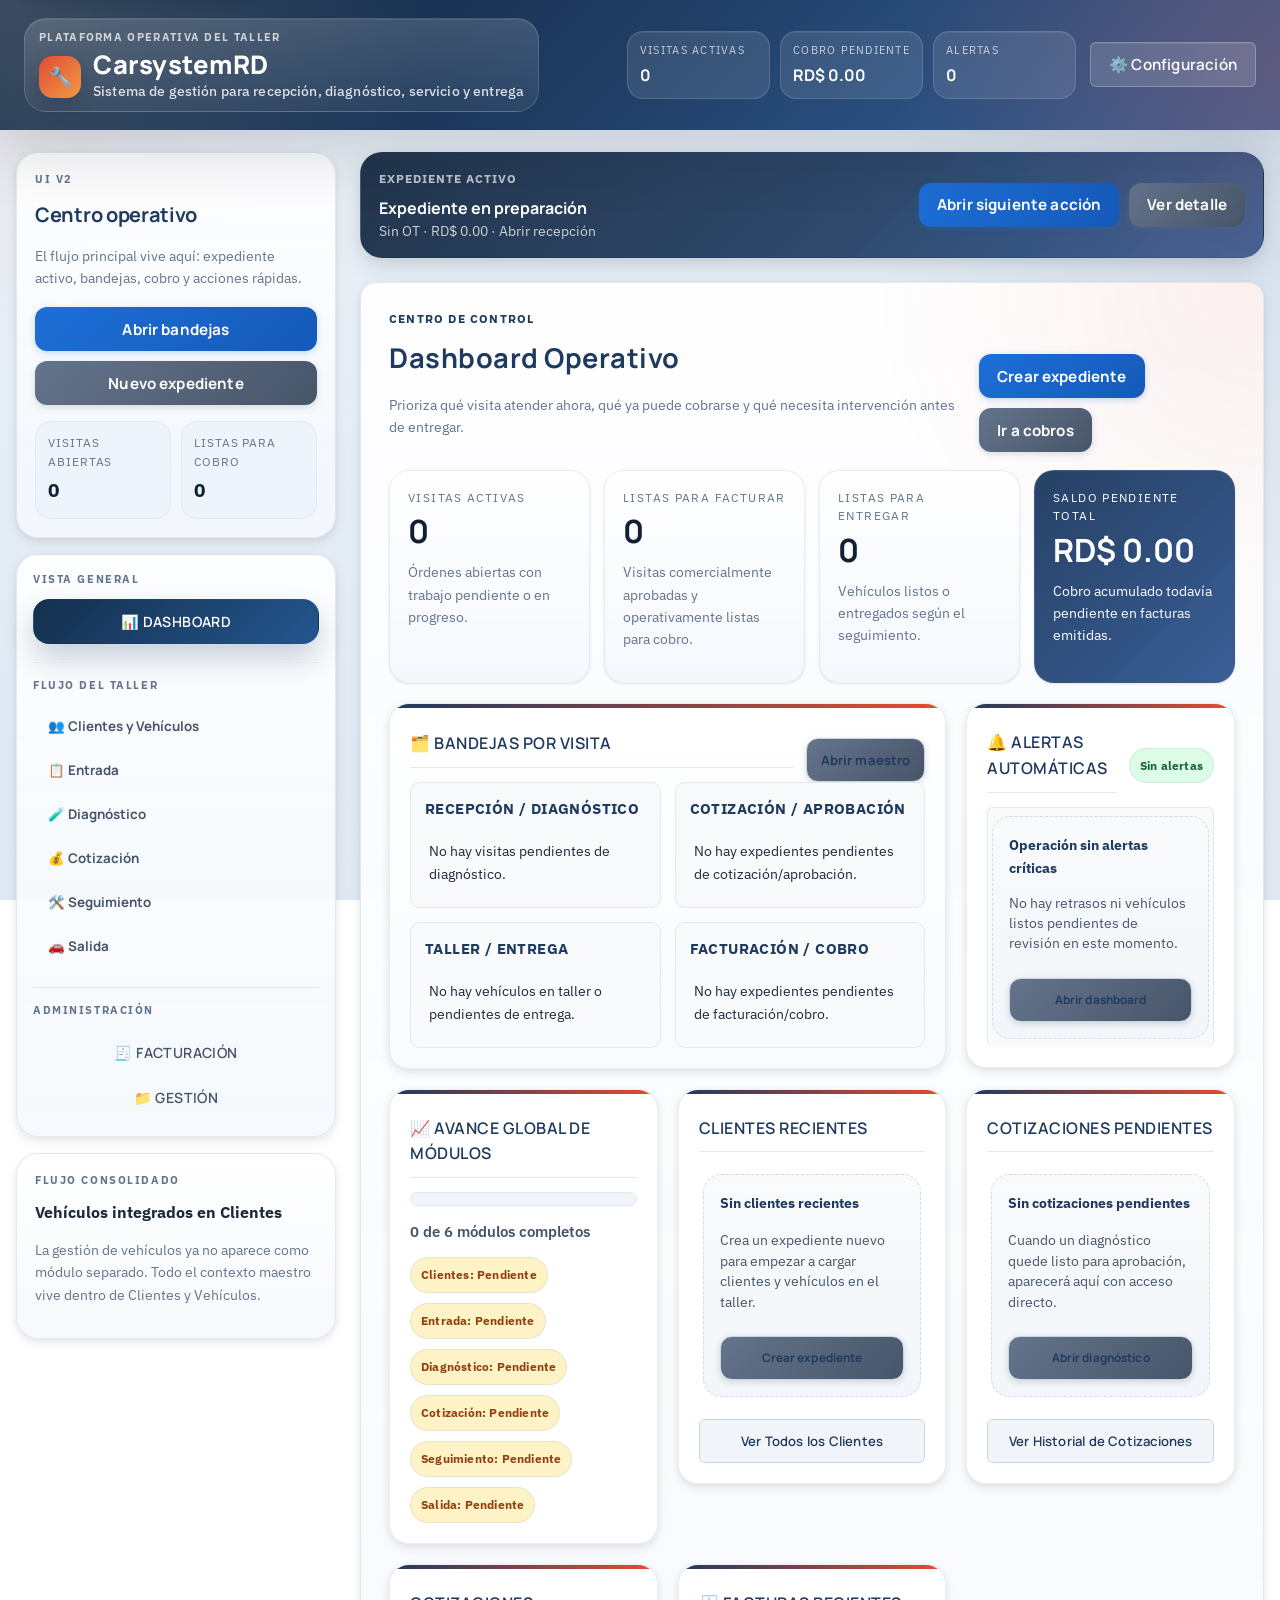
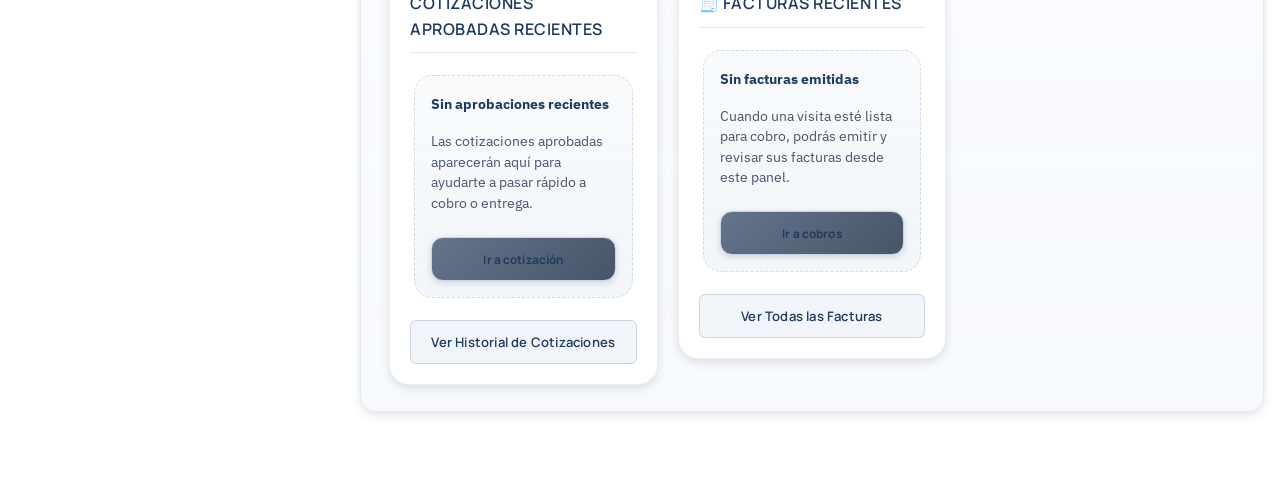
==== index.html @ 39003204 "Rediseñar dock movil por workflow" ====
﻿<!DOCTYPE html>
<html lang="es">
  <head>
    <meta charset="UTF-8" />
    <meta name="viewport" content="width=device-width, initial-scale=1.0" />
    <title>CarsystemRD Avanzado</title>
    <link rel="icon" type="image/svg+xml" href="data:image/svg+xml,%3Csvg xmlns='http://www.w3.org/2000/svg' viewBox='0 0 64 64'%3E%3Crect width='64' height='64' rx='16' fill='%230f172a'/%3E%3Cpath d='M18 20h28v8H18zm0 16h28v8H18z' fill='%23e2e8f0'/%3E%3Ccircle cx='22' cy='24' r='4' fill='%23e84b30'/%3E%3Ccircle cx='42' cy='40' r='4' fill='%232d5490'/%3E%3C/svg%3E" />
    <link rel="preconnect" href="https://fonts.googleapis.com">
    <link rel="preconnect" href="https://fonts.gstatic.com" crossorigin>
    <link href="https://fonts.googleapis.com/css2?family=IBM+Plex+Sans:wght@400;500;600;700&family=Manrope:wght@500;600;700;800&display=swap" rel="stylesheet">
    <link rel="stylesheet" href="assets/css/styles.css">
  </head>
  <body>
    <a class="skip-link" href="#mainContent">Saltar al contenido principal</a>
    <header class="app-header">
      <div class="app-header-inner">
        <div class="app-brand">
          <div class="app-brand-shell">
            <div id="systemHeaderLogoWrap" class="app-header-logo-wrap hidden">
              <img id="systemHeaderLogo" class="app-header-logo" src="" alt="Logo del taller">
            </div>
            <div class="app-brand-copy">
              <p class="app-brand-kicker">Plataforma operativa del taller</p>
              <div class="app-brand-title-row">
                <span class="app-brand-mark" aria-hidden="true">🔧</span>
                <div>
                  <h1>CarsystemRD</h1>
                  <div class="app-subtitle">Sistema de gestión para recepción, diagnóstico, servicio y entrega</div>
                </div>
              </div>
            </div>
          </div>
        </div>
        <div class="app-header-right">
          <div class="app-header-overview" aria-label="Resumen operativo">
            <article class="app-header-overview-card">
              <span class="app-header-overview-label">Visitas activas</span>
              <strong id="headerActiveVisitsCount">0</strong>
            </article>
            <article class="app-header-overview-card">
              <span class="app-header-overview-label">Cobro pendiente</span>
              <strong id="headerPendingCollectionTotal">RD$ 0.00</strong>
            </article>
            <article class="app-header-overview-card">
              <span class="app-header-overview-label">Alertas</span>
              <strong id="headerAlertsCount">0</strong>
            </article>
          </div>
          <button
            type="button"
            class="app-header-config-btn"
            data-main-tab-target="configuracion"
            data-action="shell-open-tab"
            data-tab="configuracion"
          >
            ⚙️ Configuración
          </button>
        </div>
      </div>
    </header>

    <div class="app-layout">
      <aside class="app-sidebar" aria-label="Navegación principal del taller">
        <section class="shell-sidebar-card shell-sidebar-overview">
          <p class="shell-sidebar-kicker">UI V2</p>
          <h2>Centro operativo</h2>
          <p class="text-tip">El flujo principal vive aquí: expediente activo, bandejas, cobro y acciones rápidas.</p>
          <div class="shell-sidebar-actions">
            <button type="button" class="btn-primary" data-action="shell-open-tab" data-tab="dashboard">Abrir bandejas</button>
            <button type="button" class="btn-secondary" data-action="shell-open-tab" data-tab="cotStepCliente">Nuevo expediente</button>
          </div>
          <div class="shell-sidebar-mini-stats">
            <article>
              <span>Visitas abiertas</span>
              <strong id="sidebarActiveVisitsCount">0</strong>
            </article>
            <article>
              <span>Listas para cobro</span>
              <strong id="sidebarReadyBillingCount">0</strong>
            </article>
          </div>
        </section>

        <div class="tabs main-workflow-tabs">
          <div class="sidebar-nav-group">
            <p class="sidebar-nav-label">Vista general</p>
            <button class="tab-button active" data-main-tab-target="dashboard" data-action="shell-open-tab" data-tab="dashboard">📊 Dashboard</button>
          </div>

          <div class="sidebar-nav-group">
            <p class="sidebar-nav-label">Flujo del taller</p>
            <button class="tab-button module-main-tab" data-main-tab-target="cotStepCliente" data-action="shell-open-tab" data-tab="cotStepCliente">
              <span class="module-main-tab-label">👥 Clientes y Vehículos</span>
            </button>
            <button class="tab-button module-main-tab" data-main-tab-target="cotStepOrden" data-action="shell-open-tab" data-tab="cotStepOrden">
              <span class="module-main-tab-label">📋 Entrada</span>
            </button>
            <button class="tab-button module-main-tab" data-main-tab-target="cotStepDiagnostico" data-action="shell-open-tab" data-tab="cotStepDiagnostico">
              <span class="module-main-tab-label">🧪 Diagnóstico</span>
            </button>
            <button class="tab-button module-main-tab" data-main-tab-target="cotStepServicio" data-action="shell-open-tab" data-tab="cotStepServicio">
              <span class="module-main-tab-label">💰 Cotización</span>
            </button>
            <button class="tab-button module-main-tab" data-main-tab-target="cotStepSeguimiento" data-action="shell-open-tab" data-tab="cotStepSeguimiento">
              <span class="module-main-tab-label">🛠️ Seguimiento</span>
            </button>
            <button class="tab-button module-main-tab" data-main-tab-target="cotStepSalida" data-action="shell-open-tab" data-tab="cotStepSalida">
              <span class="module-main-tab-label">🚗 Salida</span>
            </button>
          </div>

          <div class="sidebar-nav-group">
            <p class="sidebar-nav-label">Administración</p>
            <button class="tab-button" data-main-tab-target="facturacion" data-action="shell-open-tab" data-tab="facturacion">🧾 Facturación</button>
            <button class="tab-button" data-main-tab-target="gestionYCatalogos" data-action="shell-open-tab" data-tab="gestionYCatalogos">📁 Gestión</button>
          </div>
        </div>

        <section class="shell-sidebar-card shell-sidebar-note">
          <p class="shell-sidebar-kicker">Flujo consolidado</p>
          <strong>Vehículos integrados en Clientes</strong>
          <p class="text-tip">La gestión de vehículos ya no aparece como módulo separado. Todo el contexto maestro vive dentro de Clientes y Vehículos.</p>
        </section>
      </aside>

      <main id="mainContent" class="app-main" tabindex="-1">
        <div class="container">
          <section id="activeWorkflowHeader" class="active-workflow-header hidden">
            <div class="active-workflow-compact">
              <div class="active-workflow-compact-copy">
                <p class="active-workflow-kicker">Expediente activo</p>
                <strong id="activeWorkflowCompactTitle">Sin expediente cargado</strong>
                <p id="activeWorkflowCompactMeta" class="active-workflow-compact-meta">Sin OT · RD$ 0.00 · Abrir recepción</p>
              </div>
              <div class="active-workflow-compact-actions">
                <button type="button" id="activeWorkflowPrimaryAction" class="btn-primary hidden">Abrir siguiente acción</button>
                <button type="button" id="activeWorkflowToggleBtn" class="btn-secondary" data-action="shell-toggle-workflow-summary" aria-expanded="false">Ver detalle</button>
              </div>
            </div>

            <div id="activeWorkflowDetails" class="active-workflow-details hidden">
              <div class="active-workflow-status-strip">
                <span id="activeWorkflowOperationalPill" class="dashboard-module-chip is-pending">Operativo: Sin seguimiento</span>
                <span id="activeWorkflowCommercialPill" class="dashboard-module-chip is-pending">Comercial: Sin cotización</span>
                <span id="activeWorkflowCollectionPill" class="dashboard-module-chip is-pending">Cobro: Sin factura</span>
              </div>

              <div class="active-workflow-progress-strip">
                <div class="active-workflow-progress-copy">
                  <strong id="activeWorkflowProgressValue">0%</strong>
                  <span id="activeWorkflowProgressMeta">0 de 6 módulos listos</span>
                </div>
                <div class="dashboard-progress-track active-workflow-progress-track">
                  <div id="activeWorkflowProgressBar" class="dashboard-progress-fill" style="width: 0%;"></div>
                </div>
              </div>

              <div class="active-workflow-header-main">
                <div class="active-workflow-heading">
                  <h2 id="activeWorkflowTitle">Sin expediente cargado</h2>
                  <p id="activeWorkflowMeta" class="text-tip">Selecciona una visita para ver cliente, vehículo, OT, saldo y siguiente acción.</p>
                </div>
                <div class="active-workflow-actions">
                  <button type="button" class="btn-secondary" data-action="shell-open-tab" data-tab="dashboard">Ver bandejas</button>
                  <button type="button" class="btn-secondary" data-action="shell-open-tab" data-tab="cotStepCliente">Abrir maestro</button>
                </div>
              </div>

              <div class="active-workflow-grid">
                <article class="active-workflow-card">
                  <p class="active-workflow-label">Cliente</p>
                  <strong id="activeWorkflowClient">No seleccionado</strong>
                  <span id="activeWorkflowClientMeta">Sin teléfono o identificación.</span>
                </article>
                <article class="active-workflow-card">
                  <p class="active-workflow-label">Vehículo</p>
                  <strong id="activeWorkflowVehicle">No seleccionado</strong>
                  <span id="activeWorkflowVehicleMeta">Sin placa ni chasis.</span>
                </article>
                <article class="active-workflow-card">
                  <p class="active-workflow-label">OT / Visita</p>
                  <strong id="activeWorkflowOrder">Sin OT</strong>
                  <span id="activeWorkflowOrderMeta">Todavía no hay orden de entrada vinculada.</span>
                </article>
                <article class="active-workflow-card">
                  <p class="active-workflow-label">Estado operativo</p>
                  <strong id="activeWorkflowOperationalStatus">Sin seguimiento</strong>
                  <span id="activeWorkflowOperationalMeta">Pendiente de iniciar flujo operativo.</span>
                </article>
                <article class="active-workflow-card">
                  <p class="active-workflow-label">Estado comercial</p>
                  <strong id="activeWorkflowCommercialStatus">Sin cotización</strong>
                  <span id="activeWorkflowCommercialMeta">Aún no existe decisión comercial sobre la visita.</span>
                </article>
                <article class="active-workflow-card">
                  <p class="active-workflow-label">Estado de cobro</p>
                  <strong id="activeWorkflowCollectionStatus">Sin factura</strong>
                  <span id="activeWorkflowCollectionMeta">La visita todavía no entra a facturación.</span>
                </article>
                <article class="active-workflow-card">
                  <p class="active-workflow-label">Saldo</p>
                  <strong id="activeWorkflowBalance">RD$ 0.00</strong>
                  <span id="activeWorkflowBalanceMeta">Sin factura asociada.</span>
                </article>
                <article class="active-workflow-card is-accent">
                  <p class="active-workflow-label">Próxima acción</p>
                  <strong id="activeWorkflowNextAction">Abrir recepción</strong>
                  <span id="activeWorkflowNextActionMeta">El sistema sugerirá el siguiente paso del expediente.</span>
                </article>
              </div>
            </div>
          </section>

          <div id="appNoticeHost" class="app-notice-host hidden" aria-live="polite" aria-atomic="true" role="status">
            <div id="appNoticeCard" class="app-notice-card">
              <div>
                <p id="appNoticeKicker" class="modal-kicker">Aviso</p>
                <strong id="appNoticeTitle">Mensaje del sistema</strong>
                <p id="appNoticeMessage">Aquí se mostrarán mensajes de guía y confirmación.</p>
              </div>
              <button type="button" class="modal-close-btn" data-action="shell-hide-notice">✕</button>
            </div>
          </div>

          <section id="mobileWorkflowStrip" class="app-mobile-workflow-strip hidden" aria-label="Resumen rapido del expediente">
            <div class="app-mobile-workflow-strip-main">
              <div>
                <p class="app-mobile-workflow-kicker">Expediente activo</p>
                <strong id="mobileWorkflowTitle">Sin expediente cargado</strong>
                <p id="mobileWorkflowMeta" class="app-mobile-workflow-meta">Selecciona una visita para continuar.</p>
              </div>
              <div class="app-mobile-workflow-pill-stack">
                <span id="mobileWorkflowBalance" class="app-mobile-workflow-pill">RD$ 0.00</span>
                <span id="mobileWorkflowNext" class="app-mobile-workflow-pill is-accent">Abrir recepcion</span>
              </div>
            </div>
            <div class="app-mobile-workflow-progress">
              <div class="dashboard-progress-track app-mobile-workflow-progress-track">
                <div id="mobileWorkflowProgressBar" class="dashboard-progress-fill" style="width: 0%;"></div>
              </div>
              <p id="mobileWorkflowProgressMeta" class="dashboard-progress-text">0 de 6 módulos listos</p>
            </div>
            <button type="button" id="mobileWorkflowPrimaryAction" class="btn-primary app-mobile-workflow-action hidden">Abrir siguiente accion</button>
          </section>

      <div id="dashboard" class="tab-content active section dashboard-shell">
        <div class="dashboard-hero">
          <div>
            <p class="module-kicker">Centro de control</p>
            <h2>Dashboard Operativo</h2>
            <p class="text-tip">Prioriza qué visita atender ahora, qué ya puede cobrarse y qué necesita intervención antes de entregar.</p>
          </div>
          <div class="dashboard-hero-actions">
            <button type="button" class="btn-primary" data-action="shell-open-tab" data-tab="cotStepCliente">Crear expediente</button>
            <button type="button" class="btn-secondary" data-action="shell-open-tab" data-tab="facturacion">Ir a cobros</button>
          </div>
        </div>

        <div class="dashboard-mobile-quickbar" aria-label="Resumen rapido movil">
          <article class="dashboard-mobile-quickcard">
            <span>Activas</span>
            <strong id="dashboardMobileVisitsCount">0</strong>
          </article>
          <article class="dashboard-mobile-quickcard">
            <span>Cobro</span>
            <strong id="dashboardMobileReadyBillingCount">0</strong>
          </article>
          <article class="dashboard-mobile-quickcard">
            <span>Entrega</span>
            <strong id="dashboardMobileReadyDeliveryCount">0</strong>
          </article>
          <article class="dashboard-mobile-quickcard is-accent">
            <span>Alertas</span>
            <strong id="dashboardMobileAlertsCount">0</strong>
          </article>
        </div>

        <div class="dashboard-kpi-grid">
          <article class="dashboard-kpi-card">
            <span class="dashboard-kpi-label">Visitas activas</span>
            <strong id="dashboardVisitsCount" class="dashboard-kpi-value">0</strong>
            <p class="text-tip">Órdenes abiertas con trabajo pendiente o en progreso.</p>
          </article>
          <article class="dashboard-kpi-card">
            <span class="dashboard-kpi-label">Listas para facturar</span>
            <strong id="dashboardReadyBillingCount" class="dashboard-kpi-value">0</strong>
            <p class="text-tip">Visitas comercialmente aprobadas y operativamente listas para cobro.</p>
          </article>
          <article class="dashboard-kpi-card">
            <span class="dashboard-kpi-label">Listas para entregar</span>
            <strong id="dashboardReadyDeliveryCount" class="dashboard-kpi-value">0</strong>
            <p class="text-tip">Vehículos listos o entregados según el seguimiento.</p>
          </article>
          <article class="dashboard-kpi-card dashboard-kpi-card-accent">
            <span class="dashboard-kpi-label">Saldo pendiente total</span>
            <strong id="dashboardPendingCollectionTotal" class="dashboard-kpi-value">RD$ 0.00</strong>
            <p class="text-tip">Cobro acumulado todavía pendiente en facturas emitidas.</p>
          </article>
        </div>

        <div id="dashboardAlertRail" class="dashboard-alert-rail hidden" aria-live="polite"></div>

        <div class="dashboard-grid dashboard-grid-v2">
          <div class="dashboard-card dashboard-card-wide dashboard-queue-board-card">
            <div class="dashboard-card-header-inline">
              <h3>🗂️ Bandejas por Visita</h3>
              <button type="button" class="btn-secondary" data-action="shell-open-tab" data-tab="cotStepCliente">Abrir maestro</button>
            </div>
            <div class="dashboard-queue-board">
              <section class="dashboard-queue-column">
                <h4>Recepción / Diagnóstico</h4>
                <ul id="dashboardQueueDiagnosticoList">
                  <li>No hay visitas en recepción.</li>
                </ul>
              </section>
              <section class="dashboard-queue-column">
                <h4>Cotización / Aprobación</h4>
                <ul id="dashboardQueueCotizacionList">
                  <li>No hay expedientes esperando cotización.</li>
                </ul>
              </section>
              <section class="dashboard-queue-column">
                <h4>Taller / Entrega</h4>
                <ul id="dashboardQueueTallerList">
                  <li>No hay vehículos en taller.</li>
                </ul>
              </section>
              <section class="dashboard-queue-column">
                <h4>Facturación / Cobro</h4>
                <ul id="dashboardQueueCobroList">
                  <li>No hay facturas pendientes.</li>
                </ul>
              </section>
            </div>
          </div>

          <div class="dashboard-card">
            <div class="dashboard-card-header-inline">
              <h3>🔔 Alertas Automáticas</h3>
              <span id="dashboardAlertsCountBadge" class="dashboard-module-chip is-pending">0 activas</span>
            </div>
            <ul id="dashboardAlertsList" class="dashboard-alert-list">
              <li>No hay alertas automáticas por retrasos ni vehículos listos.</li>
            </ul>
          </div>

          <div class="dashboard-card">
            <h3>📈 Avance Global de Módulos</h3>
            <div id="dashboardModuleSummary" class="dashboard-module-summary">
              <div class="dashboard-progress-track">
                <div id="dashboardModuleProgressBar" class="dashboard-progress-fill" style="width: 0%;"></div>
              </div>
              <p id="dashboardModuleProgressText" class="dashboard-progress-text">0 de 6 módulos completos</p>
              <div id="dashboardModuleStatusList" class="dashboard-module-status-list"></div>
            </div>
          </div>

          <div class="dashboard-card">
            <h3>Clientes Recientes</h3>
            <ul id="clientesRecientesList">
              <li>No hay clientes recientes.</li>
            </ul>
            <button type="button" data-action="shell-open-tab" data-tab="cotStepCliente">Ver Todos los Clientes</button>
          </div>

          <div class="dashboard-card">
            <h3>Cotizaciones Pendientes</h3>
            <ul id="cotizacionesPendientesList">
              <li>No hay cotizaciones pendientes.</li>
            </ul>
            <button type="button" data-action="shell-open-tab" data-tab="gestionYCatalogos" data-subtab="historialCotizacionesTab">Ver Historial de Cotizaciones</button>
          </div>

          <div class="dashboard-card">
            <h3>Cotizaciones Aprobadas Recientes</h3>
            <ul id="cotizacionesAprobadasList">
              <li>No hay cotizaciones aprobadas.</li>
            </ul>
            <button type="button" data-action="shell-open-tab" data-tab="gestionYCatalogos" data-subtab="historialCotizacionesTab">Ver Historial de Cotizaciones</button>
          </div>

          <div class="dashboard-card">
            <h3>🧾 Facturas Recientes</h3>
            <ul id="facturasRecientesList">
              <li>No hay facturas emitidas.</li>
            </ul>
            <button type="button" data-action="shell-open-tab" data-tab="gestionYCatalogos" data-subtab="historialFacturasTab">Ver Todas las Facturas</button>
          </div>
        </div>
      </div>

      <div id="cotStepCliente" class="tab-content section print-visible module-tab-content" data-partial="assets/partials/modules/cliente.html"></div>
      <div id="cotStepOrden" class="tab-content section print-visible module-tab-content" data-partial="assets/partials/modules/entrada.html"></div>
      <div id="cotStepDiagnostico" class="tab-content section print-visible module-tab-content" data-partial="assets/partials/modules/diagnostico.html"></div>
      <div id="cotStepServicio" class="tab-content section print-visible module-tab-content" data-partial="assets/partials/modules/cotizacion.html"></div>
      <div id="cotStepSeguimiento" class="tab-content section print-visible module-tab-content" data-partial="assets/partials/modules/seguimiento.html"></div>
      <div id="cotStepSalida" class="tab-content section print-visible module-tab-content" data-partial="assets/partials/modules/salida.html"></div>

      <div id="facturacion" class="tab-content section">
        <h2>Facturación</h2>

        <div class="billing-summary-grid">
          <article class="billing-stat-card">
            <p class="billing-stat-label">Facturas Emitidas</p>
            <p id="facturacionTotalEmitidas" class="billing-stat-value">0</p>
            <p class="text-tip">Total de comprobantes generados en el sistema.</p>
          </article>
          <article class="billing-stat-card">
            <p class="billing-stat-label">Monto Facturado</p>
            <p id="facturacionMontoTotal" class="billing-stat-value">RD$ 0.00</p>
            <p class="text-tip">Suma acumulada de facturas emitidas.</p>
          </article>
          <article class="billing-stat-card">
            <p class="billing-stat-label">Monto Cobrado</p>
            <p id="facturacionMontoCobrado" class="billing-stat-value">RD$ 0.00</p>
            <p class="text-tip">Pagos registrados entre anticipos y abonos.</p>
          </article>
          <article class="billing-stat-card">
            <p class="billing-stat-label">Saldo Pendiente</p>
            <p id="facturacionSaldoPendiente" class="billing-stat-value">RD$ 0.00</p>
            <p class="text-tip">Balance todavía pendiente de cobro.</p>
          </article>
          <article class="billing-stat-card">
            <p class="billing-stat-label">Pendientes de Facturar</p>
            <p id="facturacionPendientesCount" class="billing-stat-value">0</p>
            <p class="text-tip">Cotizaciones comercialmente aprobadas y operativamente listas para facturar.</p>
          </article>
        </div>

        <div class="billing-panel-grid">
          <section class="billing-panel-card">
            <h3>Cotizaciones Listas para Facturar</h3>
            <div id="facturacionPendientesList" class="billing-pending-list"></div>
          </section>

          <section class="billing-panel-card">
            <h3>Registrar Pago</h3>
            <div class="billing-payment-form">
              <label for="facturaPagoSelect">Factura</label>
              <select id="facturaPagoSelect" data-change-action="facturacion-resumen-pago">
                <option value="">-- Selecciona una factura --</option>
              </select>

              <div id="facturacionPagoResumen" class="billing-payment-summary">
                Selecciona una factura para ver su saldo y registrar pagos.
              </div>

              <div class="billing-payment-grid">
                <div>
                  <label for="pagoFecha">Fecha del pago</label>
                  <input type="date" id="pagoFecha">
                </div>
                <div>
                  <label for="pagoMonto">Monto</label>
                  <input type="number" id="pagoMonto" min="0.01" step="0.01" placeholder="0.00">
                </div>
              </div>

              <label for="pagoMetodo">Método de pago</label>
              <select id="pagoMetodo">
                <option value="efectivo">Efectivo</option>
                <option value="transferencia">Transferencia</option>
                <option value="tarjeta">Tarjeta</option>
                <option value="cheque">Cheque</option>
                <option value="otro">Otro</option>
              </select>

              <label for="pagoReferencia">Referencia</label>
              <input type="text" id="pagoReferencia" placeholder="No. transacción, recibo o referencia interna">

              <label for="pagoNota">Nota</label>
              <textarea id="pagoNota" rows="3" placeholder="Ej: anticipo inicial, abono parcial, pago contra entrega..."></textarea>

              <div class="button-group">
                <button type="button" class="btn-success" data-action="facturacion-registrar-pago">💵 Registrar Pago</button>
                <button type="button" class="btn-secondary" data-action="facturacion-limpiar-pago">Limpiar</button>
              </div>
            </div>

            <h4 class="label-mt">Acciones Rápidas</h4>
            <div class="button-group">
              <button type="button" data-action="shell-open-tab" data-tab="gestionYCatalogos" data-subtab="historialCotizacionesTab">Ver Cotizaciones Aprobadas</button>
              <button type="button" data-action="shell-open-tab" data-tab="gestionYCatalogos" data-subtab="historialFacturasTab">Abrir Historial de Facturas</button>
            </div>
            <p class="text-tip">Facturación responde al estado comercial y operativo. La salida exige además factura emitida y pago completo.</p>
          </section>
        </div>

        <section class="billing-panel-card billing-history-card">
          <h3>Historial de Facturación</h3>
          <label for="filtroFacturacion">Buscar Factura (Nº/Cliente/Placa/Cotización):</label>
          <input type="text" id="filtroFacturacion" data-input-action="facturacion-filtrar" placeholder="Escribe para buscar...">
          <div class="data-table-container">
            <table class="data-table">
              <thead>
                <tr>
                  <th>Nº Factura</th>
                  <th>Fecha</th>
                  <th>Cliente</th>
                  <th>Vehículo (Placa)</th>
                  <th>Estado Cobro</th>
                  <th>Saldo</th>
                  <th>Total</th>
                  <th>Ref. Cotización</th>
                  <th>Acciones</th>
                </tr>
              </thead>
              <tbody id="listaFacturacionTable">
                <tr><td colspan="9" class="text-center">No hay facturas emitidas.</td></tr>
              </tbody>
            </table>
          </div>
        </section>
      </div>

      <div id="gestionYCatalogos" class="tab-content section">
        <h2>Gestión de Datos</h2>

        <div class="sub-tabs">
          <button class="sub-tab-button active" data-action="shell-open-subtab" data-subtab="historialCotizacionesTab">Historial de Cotizaciones</button>
            <button class="sub-tab-button" data-action="shell-open-subtab" data-subtab="historialOrdenesEntradaTab">Órdenes de Entrada</button>
            <button class="sub-tab-button" data-action="shell-open-subtab" data-subtab="catalogoServiciosTab">Catálogo de Servicios</button>
            <button class="sub-tab-button" data-action="shell-open-subtab" data-subtab="catalogoPiezasTab">Catálogo de Piezas</button>
            <button class="sub-tab-button" data-action="shell-open-subtab" data-subtab="historialFacturasTab">🧾 Facturas</button>
            <button class="sub-tab-button" data-action="shell-open-subtab" data-subtab="postventaTab">🛎️ Postventa</button>
        </div>

        <div id="historialCotizacionesTab" class="sub-tab-content active">
            <h3>Historial de Cotizaciones</h3>
            <label for="filtroCotizaciones">Buscar Cotización (ID/Cliente/Placa):</label>
            <input type="text" id="filtroCotizaciones" data-input-action="gestion-filtrar-cotizaciones" placeholder="Escribe para buscar...">
            <label for="filtroEstadoCotizacion">Filtrar por Estado:</label>
            <select id="filtroEstadoCotizacion" data-change-action="gestion-filtrar-cotizaciones-estado">
                <option value="todos">Todos</option>
                <option value="pendiente">Pendientes</option>
              <option value="aprobada">Aprobadas totales</option>
              <option value="aprobada_parcial">Aprobadas parciales</option>
              <option value="ampliacion">Requieren ampliación</option>
                <option value="rechazada">Rechazadas</option>
            </select>
            <div class="data-table-container">
                <table class="data-table">
                    <thead>
                        <tr>
                            <th>ID Cotización</th>
                            <th>Fecha</th>
                            <th>Cliente</th>
                            <th>Vehículo (Placa)</th>
                            <th>Total</th>
                            <th>Estado Comercial</th>
                            <th>Acciones</th>
                        </tr>
                    </thead>
                    <tbody id="listaCotizacionesTable">
                        <tr><td colspan="7" class="text-center">No hay cotizaciones guardadas.</td></tr>
                    </tbody>
                </table>
            </div>
            <p class="text-tip">Haz clic en una cotización para cargarla o cambiar su estado.</p>
        </div>

          <div id="historialOrdenesEntradaTab" class="sub-tab-content">
            <h3>Historial de Órdenes de Entrada</h3>
            <label for="filtroOrdenesEntrada">Buscar Orden de Entrada (ID/Cliente/Placa/Chasis/Motivo):</label>
            <input type="text" id="filtroOrdenesEntrada" data-input-action="gestion-filtrar-ordenes" placeholder="Escribe para buscar...">
            <div class="data-table-container">
              <table class="data-table">
                <thead>
                  <tr>
                    <th>ID Orden</th>
                    <th>Fecha</th>
                    <th>Cliente</th>
                    <th>Vehículo (Placa)</th>
                    <th>Motivo</th>
                    <th>Últ. guardado</th>
                    <th>Acciones</th>
                  </tr>
                </thead>
                <tbody id="listaOrdenesEntradaTable">
                  <tr><td colspan="7" class="text-center">No hay órdenes de entrada guardadas.</td></tr>
                </tbody>
              </table>
            </div>
            <p class="text-tip">Puedes cargar una orden guardada, reimprimirla o eliminarla del historial.</p>
          </div>

        <div id="catalogoServiciosTab" class="sub-tab-content">
            <h3>Catálogo de Servicios Predeterminados</h3>
            <label for="nombreServicioCatalogo">Nombre del Servicio</label>
            <input type="text" id="nombreServicioCatalogo" placeholder="Ej: Cambio de Aceite, Revisión de Frenos">
            <label for="horasServicioCatalogo">Horas Estimadas</label>
            <input type="number" id="horasServicioCatalogo" min="0.5" step="0.5" value="1">
            <label for="dificultadServicioCatalogo">Nivel de Dificultad</label>
            <select id="dificultadServicioCatalogo">
                <option value="1.0">Fácil</option>
                <option value="1.2" selected>Medio</option>
                <option value="1.5">Difícil</option>
                <option value="2.0">Muy difícil</option>
            </select>
            <label for="experienciaServicioCatalogo">Experiencia del Técnico</label>
            <select id="experienciaServicioCatalogo">
                <option value="0.8">Aprendiz</option>
                <option value="1.0" selected>Intermedio</option>
                <option value="1.3">Muy experto</option>
            </select>
            <div class="button-group">
                <button type="button" data-action="gestion-guardar-servicio">Guardar Servicio</button>
                <button type="button" class="btn-danger" data-action="gestion-eliminar-servicio">Eliminar Servicio</button>
            </div>
            <label for="selectServicioCatalogoGestion" class="label-mt">Seleccionar Servicio a Editar:</label>
            <select id="selectServicioCatalogoGestion" data-change-action="gestion-preview-servicio">
                <option value="">-- Seleccionar un servicio guardado --</option>
            </select>
        </div>

        <div id="catalogoPiezasTab" class="sub-tab-content">
            <h3>Catálogo de Piezas</h3>
            <label for="nombrePiezaCatalogo">Nombre de la Pieza</label>
            <input type="text" id="nombrePiezaCatalogo" placeholder="Ej: Filtro de Aceite, Pastillas de Freno">
            <label for="costoPiezaCatalogo">Costo Unitario (RD$)</label>
            <input type="number" id="costoPiezaCatalogo" min="0" step="0.01" value="0">
            <label for="margenPiezaCatalogo">Margen de Ganancia (Ej: 1.3 para 30%)</label>
            <input type="number" id="margenPiezaCatalogo" min="1.0" step="0.01" value="1.3">
            <div class="button-group">
                <button type="button" data-action="gestion-guardar-pieza">Guardar Pieza</button>
                <button type="button" class="btn-danger" data-action="gestion-eliminar-pieza">Eliminar Pieza</button>
            </div>
            <label for="selectPiezaCatalogoGestion" class="label-mt">Seleccionar Pieza a Editar:</label>
            <select id="selectPiezaCatalogoGestion" data-change-action="gestion-preview-pieza">
                <option value="">-- Seleccionar una pieza guardada --</option>
            </select>
        </div>

        <!-- ===== HISTORIAL DE FACTURAS ===== -->
        <div id="historialFacturasTab" class="sub-tab-content">
            <h3>🧾 Historial de Facturas</h3>
            <label for="filtroFacturas">Buscar Factura (Nº/Cliente/Placa/Cotización):</label>
            <input type="text" id="filtroFacturas" data-input-action="gestion-filtrar-facturas" placeholder="Escribe para buscar...">
            <div class="data-table-container">
                <table class="data-table">
                    <thead>
                        <tr>
                            <th>Nº Factura</th>
                            <th>Fecha</th>
                            <th>Cliente</th>
                            <th>Vehículo (Placa)</th>
                          <th>Estado Cobro</th>
                          <th>Saldo</th>
                            <th>Total</th>
                            <th>Ref. Cotización</th>
                            <th>Acciones</th>
                        </tr>
                    </thead>
                    <tbody id="listaFacturasTable">
                        <tr><td colspan="9" class="text-center">No hay facturas emitidas.</td></tr>
                    </tbody>
                </table>
            </div>
                  <p class="text-tip">Las facturas se generan desde cotizaciones <strong>Aprobadas</strong> y con trabajo <strong>Listo para entrega</strong> o <strong>Entregado</strong>.</p>
        </div>

        <div id="postventaTab" class="sub-tab-content">
          <h3>🛎️ Postventa e Inteligencia</h3>
          <div class="postventa-summary-grid">
            <article class="billing-stat-card">
              <p class="billing-stat-label">Recordatorios activos</p>
              <p id="postventaReminderCount" class="billing-stat-value">0</p>
              <p class="text-tip">Mantenimientos y garantías pendientes de seguimiento.</p>
            </article>
            <article class="billing-stat-card">
              <p class="billing-stat-label">Reingresos por garantía</p>
              <p id="postventaWarrantyReentryCount" class="billing-stat-value">0</p>
              <p class="text-tip">OT creadas por reclamos dentro de garantía.</p>
            </article>
            <article class="billing-stat-card">
              <p class="billing-stat-label">Tiempo promedio</p>
              <p id="postventaAverageCycle" class="billing-stat-value">0 d</p>
              <p class="text-tip">Promedio de días desde entrada hasta entrega.</p>
            </article>
            <article class="billing-stat-card">
              <p class="billing-stat-label">Margen promedio</p>
              <p id="postventaAverageMargin" class="billing-stat-value">0%</p>
              <p class="text-tip">Margen bruto estimado sobre expedientes cerrados.</p>
            </article>
          </div>

          <div class="postventa-grid">
            <section class="billing-panel-card">
              <h4>Recordatorios de mantenimiento y garantía</h4>
              <div id="postventaReminderList" class="postventa-list"></div>
            </section>

            <section class="billing-panel-card">
              <h4>Métricas por técnico y tipos de fallas</h4>
              <div id="postventaAnalyticsPanel" class="postventa-analytics-panel"></div>
            </section>
          </div>
        </div>
      </div>

      <div id="configuracion" class="tab-content section print-visible">
        <h2>Configuración General del Taller</h2>

        <div class="config-grid">
          <section class="config-card">
            <h3>Datos del Taller</h3>
            <label for="nombreEmpresaPrint">Nombre de tu Negocio</label>
            <input type="text" id="nombreEmpresaPrint" value="Mi Taller Mecánico S.R.L.">
            <label for="telefonoEmpresa">Teléfono del Taller</label>
            <input type="text" id="telefonoEmpresa" value="" placeholder="Ej: 809-555-1234">
            <label for="emailEmpresa">Correo del Taller</label>
            <input type="text" id="emailEmpresa" value="" placeholder="Ej: contacto@taller.com">
            <label for="direccionEmpresa">Dirección</label>
            <textarea id="direccionEmpresa" rows="3" placeholder="Dirección física o referencia"></textarea>
            <label for="logoFile">Cargar Logo (PNG)</label>
            <input type="file" id="logoFile" accept="image/png" data-change-action="configuracion-logo">
            <div class="button-group" style="margin-top: 10px;">
              <button type="button" class="btn-secondary" data-action="configuracion-eliminar-logo">Eliminar logo guardado</button>
            </div>
            <div id="logoPreviewContainer" class="print-entry-card hidden" style="margin-top: 12px; max-width: 280px;">
              <span class="print-card-kicker">Logo actual</span>
              <h4>Vista previa guardada</h4>
              <img id="logoPreviewImage" src="" alt="Vista previa del logo" style="max-width: 100%; max-height: 120px; object-fit: contain; display: block; margin-top: 8px;">
            </div>
            <p id="logoPreviewStatus" class="text-hint">*El logo se mostrará en cotizaciones, facturas y documentos impresos si se guarda correctamente.</p>
          </section>

          <section class="config-card">
            <h3>Precios y Facturación</h3>
            <label for="precioBaseHora">Precio Base por Hora (RD$)</label>
            <input type="number" id="precioBaseHora" min="0" step="0.01" value="1500">
            <label for="aplicarItbis">Aplicar ITBIS</label>
            <select id="aplicarItbis">
              <option value="si" selected>Sí</option>
              <option value="no">No</option>
            </select>
            <label for="porcentajeItbis">Porcentaje de ITBIS</label>
            <input type="number" id="porcentajeItbis" min="0" step="0.01" value="18">
            <label for="emitidoPor">Emitido por</label>
            <input type="text" id="emitidoPor" value="[Tu Nombre/Nombre de la Empresa]" required />
            <span class="error-message">Este campo es obligatorio.</span>
            <label for="diasValidezCotizacion">Días de validez de cotización</label>
            <input type="number" id="diasValidezCotizacion" min="1" step="1" value="7">
            <label for="diasGarantiaServicio">Días de garantía de servicio</label>
            <input type="number" id="diasGarantiaServicio" min="1" step="1" value="30">
            <label for="kmGarantiaServicio">KM de garantía de servicio</label>
            <input type="number" id="kmGarantiaServicio" min="0" step="100" value="1000">
            <label for="diasRecordatorioMantenimiento">Días para recordatorio de mantenimiento</label>
            <input type="number" id="diasRecordatorioMantenimiento" min="1" step="1" value="180">
            <label for="horasAlertaRetraso">Horas para alerta de retraso</label>
            <input type="number" id="horasAlertaRetraso" min="1" step="1" value="24">
          </section>
        </div>

        <section class="config-card config-card-full">
          <h3>Notas Importantes de Impresión</h3>
          <label for="notasImportantes">Texto de Notas Importantes (una línea por punto)</label>
          <textarea id="notasImportantes" rows="6">Esta cotización tiene una validez de 7 días hábiles a partir de la fecha de emisión.
Los precios de las piezas pueden variar sin previo aviso debido a fluctuaciones del mercado. La cotización final se confirmará al momento de la aprobación del servicio.
Se requiere un 50% de anticipo para la compra de piezas y/o el inicio de trabajos mayores.
El tiempo estimado de trabajo es aproximado y puede variar según la complejidad inesperada o disponibilidad de piezas. Se notificará al cliente de cualquier retraso significativo.
La garantía sobre el servicio es de 30 días o 1,000 km (lo que ocurra primero), aplicable únicamente al trabajo realizado. La garantía sobre las piezas se rige por la política del fabricante o proveedor.
No nos hacemos responsables por fallas preexistentes en el vehículo no relacionadas con el servicio cotizado.
Cualquier trabajo adicional no contemplado en esta cotización requerirá la aprobación expresa del cliente y se facturará por separado.
La entrega del vehículo se realizará una vez el monto total de la factura haya sido saldado.</textarea>
        </section>

        <section class="config-card config-card-full">
          <h3>Plantilla HTML de Impresión</h3>
          <p class="text-tip">Configura encabezado, tipografía, espacio, títulos y pie de la plantilla reutilizable que usan los documentos comerciales.</p>
          <div class="button-group" style="margin-bottom: 12px;">
            <button type="button" class="btn-secondary" data-action="configuracion-preset" data-preset="clasico">Taller clásico</button>
            <button type="button" class="btn-secondary" data-action="configuracion-preset" data-preset="compacto">Compacto comercial</button>
            <button type="button" class="btn-secondary" data-action="configuracion-preset" data-preset="institucional">Institucional</button>
          </div>
          <div class="config-grid">
            <div>
              <label for="printPrimaryColor">Color principal</label>
              <input type="color" id="printPrimaryColor" value="#1f2937">
            </div>
            <div>
              <label for="printAccentColor">Color de acento</label>
              <input type="color" id="printAccentColor" value="#ea580c">
            </div>
            <div>
              <label for="printPaperSize">Tamaño de papel</label>
              <select id="printPaperSize">
                <option value="letter" selected>Letter</option>
                <option value="a4">A4</option>
              </select>
            </div>
            <div>
              <label for="printDensity">Densidad visual</label>
              <select id="printDensity">
                <option value="compact" selected>Compacta</option>
                <option value="comfortable">Amplia</option>
              </select>
            </div>
            <div>
              <label for="printFontFamily">Tipografía base</label>
              <select id="printFontFamily">
                <option value="inter" selected>Inter / Arial</option>
                <option value="system">System UI</option>
                <option value="serif">Georgia</option>
              </select>
            </div>
            <div>
              <label for="printHeaderLayout">Diseño del encabezado</label>
              <select id="printHeaderLayout">
                <option value="inline" selected>Horizontal</option>
                <option value="stacked">Apilado</option>
              </select>
            </div>
            <div>
              <label for="printFooterAlign">Alineación del pie</label>
              <select id="printFooterAlign">
                <option value="left" selected>Izquierda</option>
                <option value="center">Centro</option>
                <option value="right">Derecha</option>
              </select>
            </div>
            <div>
              <label for="printSectionTitleStyle">Estilo de títulos</label>
              <select id="printSectionTitleStyle">
                <option value="line" selected>Subrayado</option>
                <option value="filled">Resaltado</option>
                <option value="minimal">Minimal</option>
              </select>
            </div>
          </div>
          <div class="config-grid" style="margin-top: 12px;">
            <div>
              <label for="printBaseFontSize">Tamaño de texto base (px)</label>
              <input type="number" id="printBaseFontSize" min="12" max="18" step="1" value="15">
            </div>
            <div>
              <label for="printPageMarginMm">Margen de página (mm)</label>
              <input type="number" id="printPageMarginMm" min="4" max="20" step="1" value="8">
            </div>
            <div>
              <label for="printBorderRadius">Radio de tarjetas (px)</label>
              <input type="number" id="printBorderRadius" min="0" max="24" step="1" value="12">
            </div>
          </div>
          <label for="printTemplateFooterText">Texto del pie de impresión</label>
          <textarea id="printTemplateFooterText" rows="3" placeholder="Ej: Documento generado automáticamente para uso interno y entrega al cliente."></textarea>
          <div class="button-group" style="margin-top: 12px;">
            <label><input type="checkbox" id="printShowLogo" checked> Mostrar logo</label>
            <label><input type="checkbox" id="printShowContact" checked> Mostrar teléfono/correo</label>
            <label><input type="checkbox" id="printShowAddress" checked> Mostrar dirección</label>
            <label><input type="checkbox" id="printShowHeaderMeta" checked> Mostrar bloque de metadatos</label>
            <label><input type="checkbox" id="printShowKicker" checked> Mostrar kicker superior</label>
          </div>
          <div class="button-group" style="margin-top: 12px;">
            <button type="button" class="btn-secondary" data-action="configuracion-vista-previa-html">Vista previa plantilla base</button>
          </div>
        </section>

        <div class="config-actions">
          <button type="button" class="btn-primary" data-action="configuracion-guardar">Guardar Configuración Completa</button>
          <p class="text-tip">Estos cambios afectan cotizaciones nuevas, facturas e impresión.</p>
        </div>

        <section class="config-card config-card-full">
          <h3>Impresos de Prueba</h3>
          <p class="text-tip">Usa estos botones para revisar logo, encabezados, distribución y estilos de impresión sin depender de un expediente activo.</p>
          <div class="button-group">
            <button type="button" class="btn-secondary" data-action="configuracion-prueba-impresion" data-print-kind="cotizacion">Probar Cotización</button>
            <button type="button" class="btn-secondary" data-action="configuracion-prueba-impresion" data-print-kind="factura">Probar Factura</button>
            <button type="button" class="btn-secondary" data-action="configuracion-prueba-impresion" data-print-kind="entrada">Probar Orden de Entrada</button>
            <button type="button" class="btn-secondary" data-action="configuracion-prueba-impresion" data-print-kind="diagnostico">Probar Diagnóstico</button>
            <button type="button" class="btn-secondary" data-action="configuracion-prueba-impresion" data-print-kind="salida">Probar Orden de Salida</button>
          </div>
        </section>

        <h3>Estado de la Aplicación</h3>
        <p id="unlockStatus"></p>
        <button type="button" id="unlockAppBtn" class="btn-unlock" data-action="configuracion-unlock">Desbloquear Versión Completa</button>
      </div>

      <template id="configurablePrintShellTemplate">
        <html>
          <head>
            <meta charset="UTF-8">
            <meta name="viewport" content="width=device-width, initial-scale=1.0">
            <title>__PRINT_WINDOW_TITLE__</title>
            <style>
              @page { size: __PRINT_PAGE_SIZE__ portrait; margin: __PRINT_PAGE_MARGIN_MM__mm; }
              :root {
                --print-primary: __PRINT_PRIMARY_COLOR__;
                --print-accent: __PRINT_ACCENT_COLOR__;
                --print-border: #d6dde6;
                --print-surface: #ffffff;
                --print-muted: #475569;
                --print-ink: #1f2937;
                --print-soft: #f8fafc;
                --print-radius: __PRINT_BORDER_RADIUS_PX__px;
              }
              * { box-sizing: border-box; }
              body { margin: 0; color: var(--print-ink); background: #ffffff; font-family: __PRINT_FONT_STACK__; font-size: __PRINT_BASE_FONT_SIZE_PX__px; }
              .print-shell { padding: 14px 18px 18px; }
              .print-shell-header { display: grid; grid-template-columns: 78px minmax(0, 1fr) 216px; gap: 10px; align-items: center; margin-bottom: 12px; padding-bottom: 8px; border-bottom: 1px solid var(--print-border); }
              .print-shell-brand { display: flex; align-items: center; justify-content: center; min-height: 64px; }
              .print-shell-brand img { max-width: 70px; max-height: 56px; object-fit: contain; display: block; }
              .print-shell-copy { min-width: 0; }
              .print-shell-kicker { margin: 0 0 2px; font-size: 0.64rem; font-weight: 800; letter-spacing: 0.07em; text-transform: uppercase; color: var(--print-accent); }
              .print-shell-copy h1 { margin: 0; color: var(--print-primary); font-size: 1.22rem; line-height: 1.04; text-transform: uppercase; }
              .print-shell-copy h2 { margin: 2px 0 0; font-size: 0.88rem; color: var(--print-muted); font-weight: 700; line-height: 1.08; }
              .print-shell-copy p { margin: 2px 0 0; font-size: 0.8rem; line-height: 1.22; word-break: break-word; }
              .print-shell-meta { border-left: 1px solid var(--print-border); padding-left: 10px; display: grid; gap: 4px; }
              .print-shell-meta-row { display: grid; gap: 1px; font-size: 0.8rem; }
              .print-shell-meta-row span { color: var(--print-muted); font-size: 0.7rem; font-weight: 700; letter-spacing: 0.03em; text-transform: uppercase; }
              .print-shell-meta-row strong { color: var(--print-primary); }
              .print-shell-body { display: block; }
              .print-shell-footer { margin-top: 18px; padding-top: 10px; border-top: 1px solid var(--print-border); font-size: 0.82rem; color: var(--print-muted); }
              .hidden { display: none !important; }
              h3 { color: var(--print-primary); margin-bottom: 10px; }
              p { margin-bottom: 8px; font-size: 1.02rem; }
              p strong { color: var(--print-primary); }
              table { width: 100%; border-collapse: collapse; margin-top: 15px; page-break-inside: auto; }
              th, td { border: 1px solid #dbe1ea; padding: 10px; text-align: left; font-size: 0.94rem; vertical-align: top; }
              th { background: #f4f7fb; color: var(--print-primary); font-weight: 700; }
              tr:nth-child(even) { background: #fbfdff; }
              tr { page-break-inside: avoid; page-break-after: auto; }
              thead { display: table-header-group; }
              tfoot { display: table-footer-group; }
              .print-info { margin-bottom: 14px; }
              .print-info:not(.print-entry-top-grid) { display: grid; grid-template-columns: repeat(2, minmax(0, 1fr)); gap: 14px; }
              .print-info:not(.print-entry-top-grid) > div { min-width: 0; }
              .print-info.print-entry-top-grid { display: grid; grid-template-columns: repeat(2, minmax(0, 1fr)); gap: 12px; }
              .print-entry-card { border: 1px solid var(--print-border); border-radius: var(--print-radius); padding: 10px 12px; background: var(--print-surface); min-width: 0; }
              .print-entry-card h4 { margin: 2px 0 8px; font-size: 1rem; color: var(--print-primary); }
              .print-entry-card p { display: grid; grid-template-columns: 116px minmax(0, 1fr); gap: 8px; align-items: start; margin: 0 0 5px; font-size: 0.9rem; line-height: 1.25; }
              .print-entry-card p:last-child { margin-bottom: 0; }
              .print-entry-card p strong { display: block; color: var(--print-muted); font-weight: 700; }
              .print-entry-card p span { display: block; min-width: 0; word-break: break-word; }
              .print-card-kicker { display: inline-block; margin-bottom: 2px; font-size: 0.72rem; font-weight: 800; letter-spacing: 0.06em; text-transform: uppercase; color: var(--print-accent); }
              .print-section-title { border-bottom: 1px solid var(--print-border); padding-bottom: 5px; margin-top: 20px; margin-bottom: 15px; font-size: 1.15rem; color: var(--print-primary); text-align: left; }
              .print-totals { margin-top: 24px; padding-top: 14px; border-top: 1px solid var(--print-border); }
              .print-totals p { text-align: right; font-size: 1.05rem; margin-bottom: 5px; }
              .print-final-total { font-size: 1.4rem; font-weight: 800; color: var(--print-primary); text-align: right; margin-top: 10px; }
              .signature-block { margin-top: 18px; }
              .diagnostic-signature-image { max-width: 320px; width: 100%; border: 1px solid var(--print-border); border-radius: var(--print-radius); }
              .print-notes ul { margin: 0; padding-left: 20px; font-size: 0.94rem; line-height: 1.6; }
              .print-notes h3 { text-align: left !important; }
              .density-comfortable .print-shell { padding: 18px 22px 22px; }
              .density-comfortable .print-shell-header { gap: 14px; margin-bottom: 16px; padding-bottom: 10px; }
              .density-comfortable .print-entry-card { padding: 12px 14px; }
              .density-comfortable th, .density-comfortable td { padding: 12px; }
              .density-comfortable .print-shell-footer { margin-top: 22px; padding-top: 12px; }
              .header-layout-stacked .print-shell-header { grid-template-columns: 1fr; text-align: left; }
              .header-layout-stacked .print-shell-brand { justify-content: flex-start; min-height: 48px; }
              .header-layout-stacked .print-shell-meta { border-left: none; border-top: 1px solid var(--print-border); padding-left: 0; padding-top: 8px; grid-template-columns: repeat(3, minmax(0, 1fr)); }
              .footer-align-center .print-shell-footer { text-align: center; }
              .footer-align-right .print-shell-footer { text-align: right; }
              .section-title-style-filled .print-section-title { border: 1px solid var(--print-border); border-radius: var(--print-radius); background: var(--print-soft); padding: 8px 12px; }
              .section-title-style-filled .print-totals { border-top-width: 2px; }
              .section-title-style-minimal .print-section-title { border-bottom: none; padding-bottom: 0; margin-bottom: 10px; }
              .kicker-hidden .print-shell-kicker { display: none; }
              @media print {
                body { background: #ffffff; }
                .print-shell { padding: 0; }
              }
            </style>
          </head>
          <body class="__PRINT_DENSITY_CLASS__ __PRINT_HEADER_LAYOUT_CLASS__ __PRINT_FOOTER_ALIGN_CLASS__ __PRINT_SECTION_TITLE_CLASS__ __PRINT_KICKER_CLASS__">
            <div class="print-shell">
              <header class="print-shell-header">
                <div class="print-shell-brand">__PRINT_LOGO_HTML__</div>
                <div class="print-shell-copy">
                  <p class="print-shell-kicker">__PRINT_KICKER__</p>
                  <h1>__PRINT_COMPANY_NAME__</h1>
                  <h2>__PRINT_DOCUMENT_TITLE__</h2>
                  __PRINT_SUBTITLE_HTML__
                  __PRINT_CONTACT_HTML__
                  __PRINT_ADDRESS_HTML__
                </div>
                __PRINT_META_HTML__
              </header>
              <main class="print-shell-body">__PRINT_BODY_HTML__</main>
              __PRINT_FOOTER_HTML__
            </div>
          </body>
        </html>
      </template>

      <div class="printable" id="printableArea">
        <div class="print-header">
          <img id="printLogo" src="" alt="Logo de la Empresa">
          <h1>Cotización de Servicio</h1>
          <h2>Mecánica Automotriz</h2>
          <p id="pEmpresaContacto" class="hidden"></p>
          <p id="pEmpresaDireccion" class="hidden"></p>
          <p>Fecha: <span id="pFechaPrintHeader"></span></p>
          <p>Validez: <span id="pValidezCotizacion"></span></p>
          <p>Emitido por: <span id="pEmitidoPor"></span></p>
        </div>
        <hr />

        <div class="print-info print-entry-top-grid">
          <section class="print-entry-card">
            <span class="print-card-kicker">Cliente</span>
            <h4>Datos del cliente</h4>
            <p><strong>Nombre:</strong> <span id="pNombreCliente"></span></p>
            <p><strong>Tipo Identificación:</strong> <span id="pTipoIdentificacion"></span></p>
            <p><strong>Identificación:</strong> <span id="pIdentificacion"></span></p>
            <p id="pNombreEmpresaContainer" class="hidden">
              <strong>Empresa:</strong> <span id="pNombreEmpresa"></span>
            </p>
            <p><strong>Teléfono:</strong> <span id="pTelefonoCliente"></span></p>
            <p><strong>WhatsApp:</strong> <span id="pWhatsappCliente"></span></p>
          </section>
          <section class="print-entry-card">
            <span class="print-card-kicker">Vehículo</span>
            <h4>Datos del vehículo</h4>
            <p><strong>Modelo:</strong> <span id="pVehiculoModelo"></span> (<span id="pVehiculoAnio"></span>)</p>
            <p><strong>Combustible:</strong> <span id="pVehiculoCombustible"></span></p>
            <p><strong>Chasis:</strong> <span id="pVehiculoChasis"></span></p>
            <p><strong>Placa:</strong> <span id="pVehiculoPlaca"></span></p>
          </section>
        </div>

        <div id="printCotizacionEntradaSection">
          <h3 class="print-section-title">Orden de Entrada</h3>
          <div class="print-entry-summary-grid">
            <section class="print-entry-card print-entry-card-compact">
              <span class="print-card-kicker">Recepción</span>
              <h4>Motivo y condición</h4>
              <p><strong>Motivo de entrada:</strong> <span id="pMotivoEntrada"></span></p>
              <p><strong>Millaje de Entrada:</strong> <span id="pMillajeEntrada"></span></p>
              <p><strong>¿Enciende?:</strong> <span id="pEnciende"></span></p>
              <p><strong>Cómo Llegó:</strong> <span id="pModoLlegada"></span></p>
            </section>
            <section class="print-entry-card print-entry-card-compact">
              <span class="print-card-kicker">Combustible</span>
              <h4>Nivel registrado</h4>
              <p><strong>Nivel:</strong> <span id="pCombustibleActual"></span></p>
              <div class="print-fuel-meter">
                <div id="pCombustibleActualBar" class="print-fuel-fill" style="width: 50%;"></div>
              </div>
            </section>
          </div>

          <div class="print-entry-summary-grid print-entry-summary-grid-compact">
            <section class="print-entry-card print-entry-card-compact">
              <span class="print-card-kicker">Tablero</span>
              <h4>Luces registradas al ingreso</h4>
              <div id="pLucesTableroList" class="print-chip-list"></div>
            </section>

            <section class="print-entry-card print-entry-card-compact">
              <span class="print-card-kicker">Accesorios</span>
              <h4>Pertenencias y accesorios</h4>
              <div id="pAccesoriosList" class="print-chip-list"></div>
            </section>
          </div>

          <div class="print-entry-diagram-layout">
            <section class="print-entry-card print-entry-stack-card print-entry-diagram-card">
              <span class="print-card-kicker">Diagrama</span>
              <h4>Daños visibles al ingreso</h4>
              <div id="pEntradaDamageFigure" class="print-entry-diagram hidden">
                <img src="img/diagramas/car.jpg" alt="Diagrama del vehículo con daños visibles al ingreso">
                <div id="pEntradaDamageMarkers" class="entry-diagram-markers"></div>
              </div>
              <p id="pEntradaDamageSummary" class="text-tip">Sin marcas registradas.</p>
            </section>

            <div class="print-entry-side-stack">
              <section class="print-entry-card print-entry-card-compact">
                <span class="print-card-kicker">Observaciones</span>
                <h4>Notas de recepción</h4>
                <p id="pObservacionesEntrada" class="print-entry-note">N/D</p>
              </section>
              <section id="pFirmaClienteEntradaBlock" class="print-entry-card print-entry-card-compact hidden">
                <span class="print-card-kicker">Firma</span>
                <h4>Aceptación del cliente</h4>
                <img id="pFirmaClienteEntrada" class="diagnostic-signature-image" src="" alt="Firma del cliente en orden de entrada">
              </section>
            </div>
          </div>
        </div>

        <div id="printCotizacionDiagnosticoSection">
          <h3 class="print-section-title">Diagnóstico Inicial</h3>
            <div class="print-diagnostic-layout">
              <section class="print-entry-card print-diagnostic-card print-diagnostic-card-main">
                <span class="print-card-kicker">Resumen técnico</span>
                <h4>Hallazgos clave</h4>
                <p id="pDiagnosticoInicial" class="print-diagnostic-note"></p>
                <div class="print-diagnostic-meta-grid">
                  <div class="print-diagnostic-meta-item">
                    <span class="print-diagnostic-meta-label">Síntomas</span>
                    <p id="pSintomasReportados"></p>
                  </div>
                  <div class="print-diagnostic-meta-item">
                    <span class="print-diagnostic-meta-label">Pruebas</span>
                    <p id="pPruebasRealizadas"></p>
                  </div>
                  <div class="print-diagnostic-meta-item">
                    <span class="print-diagnostic-meta-label">Causa probable</span>
                    <p id="pCausaProbable"></p>
                  </div>
                  <div class="print-diagnostic-meta-item">
                    <span class="print-diagnostic-meta-label">Prioridad</span>
                    <p id="pPrioridadDiagnostico"></p>
                  </div>
                </div>
              </section>

              <section class="print-entry-card print-diagnostic-card print-diagnostic-card-side">
                <span class="print-card-kicker">Semáforo</span>
                <h4>Estado general</h4>
                <div id="pSemaforoVehiculo" class="diagnostic-print-semaforo"></div>
                <div id="pFirmaClienteDiagnosticoBlock" class="print-diagnostic-signature hidden">
                  <p><strong>Aceptación visual del cliente</strong></p>
                  <img id="pFirmaClienteDiagnostico" class="diagnostic-signature-image" src="" alt="Firma del cliente en hallazgos">
                </div>
              </section>
            </div>
            <div id="pDiagnosticoDetalle" class="diagnostic-print-list diagnostic-print-list-compact"></div>
        </div>

        <h3 class="print-section-title">Trabajo a Realizar</h3>
        <p>
          <strong>Descripción:</strong>
          <span id="pTrabajo"></span>
        </p>

        <h3 class="print-section-title">Detalle del Servicio y Piezas</h3>
        <table>
          <thead>
            <tr>
              <th>Concepto</th>
              <th>Cantidad/Horas</th>
              <th>Precio Unit.</th>
              <th>Total</th>
            </tr>
          </thead>
          <tbody>
            <tr>
              <td>Mano de Obra</td>
              <td id="pHorasServicio"></td>
              <td id="pPrecioManoObraUnit"></td>
              <td id="pPrecioServicio"></td>
            </tr>
          </tbody>
          <tbody id="piezasPrint">
            </tbody>
        </table>

        <div class="print-totals">
          <p><strong>Subtotal:</strong> RD$ <span id="pSubtotal"></span></p>
          <p id="pItbisContainer" class="hidden"><strong><span id="pItbisLabel">ITBIS (18%)</span>:</strong> RD$ <span id="pItbis"></span></p>
          <p class="print-final-total"><strong>TOTAL FINAL:</strong> RD$ <span id="pTotal"></span></p>
        </div>

        <div class="print-notes">
          <h3>Notas Importantes y Términos del Servicio:</h3>
          <ul id="printNotesList">
          </ul>
          <div class="signature-block">
            <p>_________________________</p>
            <p>Firma del Cliente / Aceptación</p>
          </div>
        </div>
      </div>

      <!-- ===== ÁREA IMPRIMIBLE: FACTURA ===== -->
      <div class="printable" id="printableFacturaArea">
        <div class="print-header">
          <img id="fPrintLogo" src="" alt="Logo">
          <h1 id="fNombreEmpresaPrint"></h1>
          <p class="factura-badge" id="fTipoComprobante">FACTURA</p>
          <p id="fEmpresaContacto" class="hidden"></p>
          <p id="fEmpresaDireccion" class="hidden"></p>
          <p>Nº: <strong><span id="fNumeroFactura"></span></strong> &nbsp;|&nbsp; Fecha: <span id="fFechaPrint"></span></p>
          <p>Emitido por: <span id="fEmitidoPor"></span></p>
          <p>Ref. Cotización: <span id="fRefCotizacion"></span></p>
        </div>
        <hr />
        <div class="print-info">
          <div>
            <p><strong>Cliente:</strong> <span id="fNombreCliente"></span></p>
            <p><strong>Identificación:</strong> <span id="fIdentificacion"></span></p>
            <p id="fNombreEmpresaContainer" class="hidden"><strong>Empresa:</strong> <span id="fNombreEmpresa"></span></p>
            <p><strong>Teléfono:</strong> <span id="fTelefono"></span></p>
          </div>
          <div>
            <p><strong>Vehículo:</strong> <span id="fVehiculoModelo"></span> (<span id="fVehiculoAnio"></span>)</p>
            <p><strong>Placa:</strong> <span id="fVehiculoPlaca"></span></p>
            <p><strong>Chasis:</strong> <span id="fVehiculoChasis"></span></p>
          </div>
        </div>
        <h3 class="print-section-title">Detalle de Servicios y Piezas</h3>
        <table>
          <thead>
            <tr>
              <th>Concepto</th>
              <th>Cantidad/Horas</th>
              <th>Precio Unit.</th>
              <th>Total</th>
            </tr>
          </thead>
          <tbody id="fDetalleFactura"></tbody>
        </table>
        <div class="print-totals">
          <p><strong>Subtotal:</strong> RD$ <span id="fSubtotal"></span></p>
          <p id="fItbisContainer" class="hidden"><strong><span id="fItbisLabel">ITBIS (18%)</span>:</strong> RD$ <span id="fItbis"></span></p>
          <p class="print-final-total"><strong id="fTotalLabel">TOTAL FACTURA:</strong> RD$ <span id="fTotal"></span></p>
        </div>
        <div class="print-notes">
          <h3>Condiciones:</h3>
          <ul>
            <li id="fComprobanteNota">Esta factura constituye comprobante de los servicios prestados.</li>
            <li>Garantía de 30 días o 1,000 km sobre el trabajo realizado (lo que ocurra primero).</li>
            <li>Pagado en su totalidad a la entrega del vehículo.</li>
          </ul>
          <div class="signature-block">
            <p>_________________________</p>
            <p>Firma del Cliente / Recibido Conforme</p>
          </div>
        </div>
      </div>

      <div class="printable" id="printableSalidaArea">
        <div class="print-header">
          <img id="sPrintLogo" src="" alt="Logo de la Empresa">
          <h1>Orden de Salida</h1>
          <h2 id="sNombreEmpresaPrint">CarsystemRD</h2>
          <p id="sEmpresaContacto" class="hidden"></p>
          <p id="sEmpresaDireccion" class="hidden"></p>
          <p>Fecha de entrega: <span id="sFechaSalida"></span></p>
          <p>Entregado por: <span id="sEntregadoPor"></span></p>
          <p>Recibido por: <span id="sRecibidoPor"></span></p>
        </div>
        <hr />
        <div class="print-info">
          <div>
            <p><strong>Cliente:</strong> <span id="sNombreCliente"></span></p>
            <p><strong>Identificación:</strong> <span id="sIdentificacion"></span></p>
            <p><strong>Teléfono:</strong> <span id="sTelefono"></span></p>
          </div>
          <div>
            <p><strong>Vehículo:</strong> <span id="sVehiculoModelo"></span> (<span id="sVehiculoAnio"></span>)</p>
            <p><strong>Placa:</strong> <span id="sVehiculoPlaca"></span></p>
            <p><strong>Chasis:</strong> <span id="sVehiculoChasis"></span></p>
          </div>
        </div>

        <h3 class="print-section-title">Estado de Entrega</h3>
        <p><strong>Resultado:</strong> <span id="sEstadoSalida"></span></p>
        <p><strong>Trabajo realizado:</strong> <span id="sTrabajoRealizado"></span></p>
        <p><strong>Observaciones finales:</strong> <span id="sObservacionesSalida"></span></p>
        <p><strong>Pendientes o no autorizados:</strong> <span id="sPendientesNoAutorizados"></span></p>

        <h3 class="print-section-title">Checklist de Salida</h3>
        <ul id="sChecklistSalida" class="print-chip-list"></ul>

        <div id="sFirmaClienteSalidaBlock" class="print-diagnostic-signature hidden">
          <p><strong>Firma del cliente al recibir</strong></p>
          <img id="sFirmaClienteSalida" class="diagnostic-signature-image" src="" alt="Firma del cliente en orden de salida">
        </div>

        <div class="print-notes">
          <h3>Condiciones de Entrega:</h3>
          <ul>
            <li>El cliente confirma la recepción del vehículo en el estado aquí descrito.</li>
            <li>Los trabajos pendientes o no autorizados fueron informados antes de la entrega.</li>
            <li>Cualquier garantía se rige por las condiciones indicadas en la cotización y/o factura.</li>
          </ul>
        </div>
      </div>

          <div data-partial="assets/partials/modals/diagnostic-part-modal.html"></div>
          <div data-partial="assets/partials/modals/diagnostic-summary-modal.html"></div>

          <div id="appDecisionModal" class="app-modal hidden" data-action="shell-decision-backdrop" role="dialog" aria-modal="true" aria-hidden="true" aria-labelledby="appDecisionTitle" tabindex="-1">
            <div class="app-modal-dialog">
              <div class="app-modal-header">
                <div>
                  <p id="appDecisionKicker" class="modal-kicker">Confirmación</p>
                  <h3 id="appDecisionTitle">Revisa esta acción</h3>
                </div>
                <button type="button" class="modal-close-btn" data-action="shell-close-decision" data-confirm="false">✕</button>
              </div>
              <div class="app-modal-body">
                <p id="appDecisionMessage" class="app-dialog-message">Mensaje de confirmación.</p>
              </div>
              <div class="app-modal-footer">
                <button type="button" id="appDecisionCancelBtn" class="btn-secondary" data-action="shell-close-decision" data-confirm="false">Cancelar</button>
                <button type="button" id="appDecisionConfirmBtn" class="btn-primary" data-action="shell-close-decision" data-confirm="true">Confirmar</button>
              </div>
            </div>
          </div>

          <div id="quoteApprovalModal" class="app-modal hidden" data-action="shell-quote-backdrop" role="dialog" aria-modal="true" aria-hidden="true" aria-labelledby="quoteApprovalModalTitle" tabindex="-1">
            <div class="app-modal-dialog app-modal-dialog-lg">
              <div class="app-modal-header">
                <div>
                  <p class="modal-kicker">Aprobación comercial</p>
                  <h3 id="quoteApprovalModalTitle">Definir respuesta del cliente</h3>
                </div>
                <button type="button" class="modal-close-btn" data-action="shell-close-quote-approval">✕</button>
              </div>
              <div class="app-modal-body">
                <p id="quoteApprovalModalSummary" class="text-tip">Selecciona si la cotización fue aprobada total, parcial, rechazada o si requiere ampliación.</p>

                <label for="quoteApprovalStatus">Estado comercial</label>
                <select id="quoteApprovalStatus" data-change-action="shell-quote-approval-status">
                  <option value="pendiente">Pendiente</option>
                  <option value="aprobada">Aprobación total</option>
                  <option value="aprobada_parcial">Aprobación parcial</option>
                  <option value="ampliacion">Requiere ampliación</option>
                  <option value="rechazada">Rechazada</option>
                </select>

                <div id="quoteApprovalScopeBlock" class="quote-approval-scope-block">
                  <p class="active-workflow-label">Alcance aprobado</p>
                  <label class="quote-approval-check" for="quoteApprovalLabor">
                    <input type="checkbox" id="quoteApprovalLabor" data-change-action="shell-quote-approval-labor">
                    Incluir mano de obra principal
                  </label>
                  <div id="quoteApprovalPiecesList" class="quote-approval-pieces-list"></div>
                </div>

                <div id="quoteApprovalTotals" class="quote-approval-totals"></div>

                <label for="quoteApprovalResumen">Resumen aprobado / pendiente</label>
                <textarea id="quoteApprovalResumen" rows="3" placeholder="Ej: cliente aprueba mano de obra y filtro, pendiente bomba de agua."></textarea>

                <label for="quoteApprovalClientNote">Observación comercial</label>
                <textarea id="quoteApprovalClientNote" rows="3" placeholder="Nota interna o respuesta del cliente."></textarea>

                <div id="quoteApprovalAmpliacionBlock" class="hidden">
                  <label for="quoteApprovalAmpliacionDetalle">Detalle de ampliación requerida</label>
                  <textarea id="quoteApprovalAmpliacionDetalle" rows="4" placeholder="Describe el trabajo adicional, repuestos o cambios detectados después del diagnóstico o desmontaje."></textarea>
                </div>
              </div>
              <div class="app-modal-footer">
                <button type="button" class="btn-secondary" data-action="shell-close-quote-approval">Cancelar</button>
                <button type="button" class="btn-primary" data-action="shell-apply-quote-approval">Aplicar respuesta comercial</button>
              </div>
            </div>
          </div>
        </div>
      </main>

        <nav class="app-mobile-dock" aria-label="Workflow movil del taller">
          <button class="tab-button app-mobile-dock-button active" data-main-tab-target="dashboard" data-action="shell-open-tab" data-tab="dashboard">
            <span class="app-mobile-dock-icon" aria-hidden="true">📊</span>
            <span class="app-mobile-dock-label">Inicio</span>
          </button>
          <button class="tab-button app-mobile-dock-button" data-main-tab-target="cotStepCliente" data-action="shell-open-tab" data-tab="cotStepCliente">
            <span class="app-mobile-dock-icon" aria-hidden="true">👥</span>
            <span class="app-mobile-dock-label">Cliente</span>
          </button>
          <button class="tab-button app-mobile-dock-button" data-main-tab-target="cotStepOrden" data-action="shell-open-tab" data-tab="cotStepOrden">
            <span class="app-mobile-dock-icon" aria-hidden="true">📋</span>
            <span class="app-mobile-dock-label">Entrada</span>
          </button>
          <button class="tab-button app-mobile-dock-button" data-main-tab-target="cotStepDiagnostico" data-action="shell-open-tab" data-tab="cotStepDiagnostico">
            <span class="app-mobile-dock-icon" aria-hidden="true">🧪</span>
            <span class="app-mobile-dock-label">Diagnóstico</span>
          </button>
          <button class="tab-button app-mobile-dock-button" data-main-tab-target="cotStepServicio" data-action="shell-open-tab" data-tab="cotStepServicio">
            <span class="app-mobile-dock-icon" aria-hidden="true">💰</span>
            <span class="app-mobile-dock-label">Cotización</span>
          </button>
          <button class="tab-button app-mobile-dock-button" data-main-tab-target="cotStepSeguimiento" data-action="shell-open-tab" data-tab="cotStepSeguimiento">
            <span class="app-mobile-dock-icon" aria-hidden="true">🛠️</span>
            <span class="app-mobile-dock-label">Seguimiento</span>
          </button>
          <button class="tab-button app-mobile-dock-button" data-main-tab-target="cotStepSalida" data-action="shell-open-tab" data-tab="cotStepSalida">
            <span class="app-mobile-dock-icon" aria-hidden="true">🚗</span>
            <span class="app-mobile-dock-label">Salida</span>
          </button>
          <button class="tab-button app-mobile-dock-button" data-main-tab-target="facturacion" data-action="shell-open-tab" data-tab="facturacion">
            <span class="app-mobile-dock-icon" aria-hidden="true">🧾</span>
            <span class="app-mobile-dock-label">Cobros</span>
          </button>
          <button class="tab-button app-mobile-dock-button" data-main-tab-target="gestionYCatalogos" data-action="shell-open-tab" data-tab="gestionYCatalogos" data-subtab="historialCotizacionesTab">
            <span class="app-mobile-dock-icon" aria-hidden="true">📁</span>
            <span class="app-mobile-dock-label">Gestion</span>
          </button>
        </nav>
    </div>
    <script src="assets/js/app.js"></script>
    <script src="assets/js/core/app-utils.js"></script>
    <script src="assets/js/core/app-storage.js"></script>
    <script src="assets/js/core/app-actions.js"></script>
    <script src="assets/js/core/app-shell.js"></script>
    <script src="assets/js/modules/shell-module.js"></script>
    <script src="assets/js/modules/clientes-module.js"></script>
    <script src="assets/js/modules/diagnostico-module.js"></script>
    <script src="assets/js/modules/entrada-module.js"></script>
    <script src="assets/js/modules/cotizacion-module.js"></script>
    <script src="assets/js/modules/seguimiento-module.js"></script>
    <script src="assets/js/modules/salida-module.js"></script>
    <script src="assets/js/modules/facturacion-module.js"></script>
    <script src="assets/js/modules/configuracion-module.js"></script>
    <script src="assets/js/modules/gestion-module.js"></script>
      </body>
    </html>
---- assets/css/styles.css ----
/* =============================================
   VARIABLES CSS Y RESET
============================================= */
:root {
  --primary:       #1e3a5f;
  --primary-light: #2d5490;
  --primary-dark:  #142844;
  --primary-ink:   #112033;
  --accent:        #e84b30;
  --accent-hover:  #c73a22;
  --accent-soft:   #fff1eb;
  --success:       #0f9e6d;
  --success-hover: #0d8a5e;
  --warning:       #f59e0b;
  --danger:        #dc3545;
  --info:          #0ea5e9;
  --info-hover:    #0284c7;
  --surface:       rgba(255,255,255,0.78);
  --surface-strong:#ffffff;
  --surface-muted: #eef4fb;
  --gray-50:       #f8fafc;
  --gray-100:      #f1f5f9;
  --gray-200:      #e2e8f0;
  --gray-300:      #cbd5e1;
  --gray-400:      #94a3b8;
  --gray-500:      #64748b;
  --gray-600:      #475569;
  --gray-700:      #334155;
  --gray-800:      #1e293b;
  --gray-900:      #0f172a;
  --white:         #ffffff;
  --radius-sm:     6px;
  --radius-md:     10px;
  --radius-lg:     16px;
  --radius-xl:     24px;
  --shadow-sm:     0 1px 3px rgba(0,0,0,0.08), 0 1px 2px rgba(0,0,0,0.04);
  --shadow-md:     0 4px 12px rgba(0,0,0,0.08), 0 2px 6px rgba(0,0,0,0.05);
  --shadow-lg:     0 10px 30px rgba(0,0,0,0.10), 0 4px 12px rgba(0,0,0,0.06);
  --shadow-xl:     0 24px 60px rgba(17,32,51,0.16);
  --transition:    0.2s ease;
  --font:          'Manrope', 'Segoe UI', Arial, sans-serif;
  --font-heading:  'Manrope', 'Segoe UI', Arial, sans-serif;
  --font-body:     'IBM Plex Sans', 'Segoe UI', Arial, sans-serif;
}

*, *::before, *::after {
  box-sizing: border-box;
  -webkit-tap-highlight-color: transparent;
}

/* =============================================
   BASE
============================================= */
body {
  font-family: var(--font-body);
  margin: 0;
  padding: 0;
  background:
    radial-gradient(circle at top left, rgba(232,75,48,0.08), transparent 24%),
    radial-gradient(circle at right 20%, rgba(45,84,144,0.1), transparent 28%),
    linear-gradient(180deg, #edf3f9 0%, #e5edf6 44%, #dfe8f3 100%);
  background-attachment: fixed;
  color: var(--gray-800);
  line-height: 1.6;
  min-height: 100vh;
}

.skip-link {
  position: absolute;
  left: 16px;
  top: -48px;
  z-index: 2000;
  padding: 10px 14px;
  border-radius: 999px;
  background: var(--primary-ink);
  color: var(--white);
  font-weight: 700;
  text-decoration: none;
  box-shadow: var(--shadow-md);
  transition: top var(--transition);
}

.skip-link:focus {
  top: 14px;
}

h1, h2, h3 {
  font-family: var(--font-heading);
  color: var(--primary);
  text-align: left;
  margin-bottom: 18px;
  font-weight: 700;
  letter-spacing: -0.3px;
}

/* =============================================
   HEADER / TITULO PRINCIPAL
============================================= */
.app-header {
  background:
    radial-gradient(circle at top left, rgba(255,255,255,0.18), transparent 34%),
    radial-gradient(circle at right center, rgba(232,75,48,0.24), transparent 30%),
    linear-gradient(135deg, #10243c 0%, var(--primary) 44%, #34639e 100%);
  color: var(--white);
  padding: 18px 24px 18px;
  box-shadow: var(--shadow-xl);
  position: sticky;
  top: 0;
  z-index: 120;
  overflow: hidden;
}

.app-header-inner {
  max-width: 1500px;
  margin: 0 auto;
  display: flex;
  align-items: center;
  justify-content: space-between;
  gap: 24px;
}

.app-header-right {
  display: flex;
  align-items: center;
  justify-content: flex-end;
  gap: 14px;
}

.app-brand {
  min-width: 0;
}

.app-brand-shell {
  display: flex;
  align-items: center;
  gap: 14px;
  min-width: 0;
  padding: 10px 14px;
  border: 1px solid rgba(255,255,255,0.14);
  border-radius: 22px;
  background: linear-gradient(180deg, rgba(255,255,255,0.16) 0%, rgba(255,255,255,0.06) 100%);
  box-shadow: inset 0 1px 0 rgba(255,255,255,0.08);
}

.app-brand-copy {
  min-width: 0;
}

.app-brand-kicker {
  margin: 0 0 6px;
  font-size: 0.68rem;
  font-weight: 800;
  letter-spacing: 0.12em;
  text-transform: uppercase;
  color: rgba(255,255,255,0.72);
}

.app-brand-title-row {
  display: flex;
  align-items: center;
  gap: 12px;
  min-width: 0;
}

.app-brand-mark {
  width: 42px;
  height: 42px;
  display: inline-flex;
  align-items: center;
  justify-content: center;
  flex-shrink: 0;
  border-radius: 14px;
  background: linear-gradient(135deg, rgba(232,75,48,0.96) 0%, rgba(255,159,67,0.92) 100%);
  box-shadow: 0 8px 18px rgba(15, 23, 42, 0.2);
  font-size: 1.15rem;
}

.app-header-logo-wrap {
  display: flex;
  align-items: center;
  justify-content: flex-start;
  margin-bottom: 0;
  flex-shrink: 0;
  padding: 8px 10px;
  border-radius: 14px;
  background: rgba(255,255,255,0.96);
  border: 1px solid rgba(255,255,255,0.18);
}

.app-header-logo {
  display: block;
  max-width: 160px;
  max-height: 52px;
  object-fit: contain;
  filter: drop-shadow(0 2px 4px rgba(0,0,0,0.16));
}

.app-header-overview {
  display: grid;
  grid-template-columns: repeat(3, minmax(110px, 1fr));
  gap: 10px;
}

.app-header-overview-card {
  padding: 10px 12px;
  border-radius: 16px;
  border: 1px solid rgba(255,255,255,0.14);
  background: rgba(255,255,255,0.1);
  box-shadow: inset 0 1px 0 rgba(255,255,255,0.08);
}

.app-header-overview-label {
  display: block;
  font-size: 0.66rem;
  text-transform: uppercase;
  letter-spacing: 0.12em;
  color: rgba(255,255,255,0.72);
}

.app-header-overview-card strong {
  display: block;
  margin-top: 4px;
  font-family: var(--font-heading);
  font-size: 1rem;
  color: var(--white);
}

.app-header h1 {
  color: var(--white);
  margin: 0;
  font-size: 1.6em;
  font-weight: 800;
  letter-spacing: 0.02em;
  text-align: left;
  line-height: 1;
}

.app-header .app-subtitle {
  color: rgba(255,255,255,0.82);
  font-size: 0.86em;
  margin-top: 5px;
  font-weight: 500;
  letter-spacing: 0.01em;
  text-align: left;
  line-height: 1.3;
}

.app-header-config-btn {
  width: auto;
  margin-top: 0;
  padding: 11px 18px;
  white-space: nowrap;
  background: rgba(255,255,255,0.14);
  border: 1px solid rgba(255,255,255,0.24);
  box-shadow: inset 0 1px 0 rgba(255,255,255,0.08);
}

.app-header-config-btn:hover {
  background: rgba(255,255,255,0.2);
  box-shadow: none;
}

.app-header-config-btn.active {
  background: var(--white);
  color: var(--primary);
}

/* =============================================
   CONTENEDOR PRINCIPAL
============================================= */
.app-layout {
  max-width: 1500px;
  margin: 22px auto;
  padding: 0 16px 40px;
  display: grid;
  grid-template-columns: 320px minmax(0, 1fr);
  gap: 24px;
  align-items: start;
}

.app-sidebar {
  position: sticky;
  top: 116px;
  display: grid;
  gap: 16px;
}

.app-main {
  min-width: 0;
}

.container {
  max-width: none;
  margin: 0;
  padding: 0;
}

.section {
  padding: 24px 28px;
  margin-bottom: 24px;
  border-radius: var(--radius-xl);
  border: 1px solid rgba(148, 163, 184, 0.26);
  background: linear-gradient(180deg, rgba(255,255,255,0.92) 0%, rgba(255,255,255,0.84) 100%);
  box-shadow: var(--shadow-lg);
  backdrop-filter: blur(16px);
}

.section h2 {
  margin-top: 0;
  margin-bottom: 22px;
  color: var(--primary);
  border-bottom: 3px solid var(--primary);
  padding-bottom: 10px;
  font-size: 1.35em;
  text-transform: uppercase;
  letter-spacing: 0.5px;
}

.section h3 {
  margin-top: 28px;
  margin-bottom: 14px;
  color: var(--primary-light);
  border-bottom: 2px solid var(--gray-200);
  padding-bottom: 6px;
  font-size: 1.05em;
  text-align: left;
  font-weight: 600;
  display: flex;
  align-items: center;
  gap: 7px;
}

.section h3::before {
  content: '';
  display: inline-block;
  width: 4px;
  height: 16px;
  background: var(--accent);
  border-radius: 3px;
  flex-shrink: 0;
}

.config-grid {
  display: grid;
  grid-template-columns: repeat(2, minmax(0, 1fr));
  gap: 18px;
}

.config-card {
  background: linear-gradient(180deg, #fbfdff 0%, #f5f8fc 100%);
  border: 1px solid var(--gray-200);
  border-radius: var(--radius-md);
  padding: 18px;
  box-shadow: var(--shadow-sm);
}

.config-card h3 {
  margin-top: 0;
}

.config-card-full {
  margin-top: 18px;
}

.config-actions {
  margin-top: 18px;
}

/* =============================================
   FORMULARIOS
============================================= */
label {
  display: block;
  margin: 14px 0 5px;
  font-weight: 600;
  color: var(--gray-700);
  font-size: 0.88em;
  text-transform: uppercase;
  letter-spacing: 0.4px;
}

input[type="text"],
input[type="number"],
input[type="date"],
select,
input[type="file"],
textarea {
  width: 100%;
  padding: 10px 14px;
  border: 1.5px solid var(--gray-300);
  border-radius: var(--radius-sm);
  font-size: 0.97rem;
  font-family: var(--font);
  background-color: var(--gray-50);
  color: var(--gray-800);
  transition: border-color var(--transition), box-shadow var(--transition), background-color var(--transition);
  -webkit-appearance: none;
  appearance: none;
}

input:focus,
select:focus,
input[type="file"]:focus,
textarea:focus {
  outline: none;
  border-color: var(--primary-light);
  background-color: var(--white);
  box-shadow: 0 0 0 3px rgba(45, 84, 144, 0.12);
}

select {
  background-image: url("data:image/svg+xml,%3Csvg xmlns='http://www.w3.org/2000/svg' width='16' height='16' viewBox='0 0 24 24' fill='none' stroke='%2364748b' stroke-width='2' stroke-linecap='round' stroke-linejoin='round'%3E%3Cpolyline points='6 9 12 15 18 9'%3E%3C/polyline%3E%3C/svg%3E");
  background-repeat: no-repeat;
  background-position: right 12px center;
  padding-right: 36px;
}

textarea {
  resize: vertical;
  min-height: 90px;
}

input[type="number"]::-webkit-outer-spin-button,
input[type="number"]::-webkit-inner-spin-button {
  -webkit-appearance: none;
  margin: 0;
}
input[type="number"] { -moz-appearance: textfield; -webkit-appearance: textfield; appearance: textfield; }

button,
.tab-button,
.sub-tab-button,
.modal-close-btn,
input[type="text"],
input[type="number"],
input[type="date"],
input[type="email"],
input[type="file"],
select {
  min-height: 44px;
}

a:focus-visible,
button:focus-visible,
.tab-button:focus-visible,
.sub-tab-button:focus-visible,
.modal-close-btn:focus-visible,
input:focus-visible,
select:focus-visible,
textarea:focus-visible,
summary:focus-visible {
  outline: 3px solid rgba(232, 75, 48, 0.38);
  outline-offset: 3px;
}

#mainContent,
.tab-content,
.sub-tab-content {
  scroll-margin-top: 24px;
}

input[type="file"] {
  padding: 8px 12px;
  cursor: pointer;
  font-size: 0.9em;
}
input[type="file"]::file-selector-button {
  background: var(--primary);
  color: white;
  border: none;
  padding: 5px 12px;
  border-radius: 4px;
  cursor: pointer;
  font-family: var(--font);
  font-size: 0.85em;
  margin-right: 10px;
  transition: background var(--transition);
}
input[type="file"]::file-selector-button:hover {
  background: var(--primary-light);
}

/* =============================================
   BOTONES
============================================= */
button {
  display: inline-flex;
  align-items: center;
  justify-content: center;
  gap: 7px;
  width: 100%;
  padding: 11px 18px;
  font-size: 0.95em;
  font-family: var(--font);
  font-weight: 600;
  color: var(--white);
  background: linear-gradient(135deg, var(--primary) 0%, var(--primary-light) 100%);
  border: none;
  border-radius: var(--radius-sm);
  cursor: pointer;
  margin-top: 10px;
  transition: opacity var(--transition), transform var(--transition), box-shadow var(--transition);
  letter-spacing: 0.2px;
  box-shadow: 0 2px 6px rgba(30,58,95,0.20);
}
button:hover {
  opacity: 0.9;
  transform: translateY(-1px);
  box-shadow: 0 4px 12px rgba(30,58,95,0.28);
}
button:active {
  transform: translateY(0);
  box-shadow: none;
  opacity: 1;
}

.btn-primary,
.btn-secondary,
.btn-success,
.btn-danger,
.btn-warning,
.btn-context,
.btn-unlock {
  border-radius: 12px;
  font-weight: 700;
  letter-spacing: 0.01em;
}

.button-group {
  display: flex;
  gap: 10px;
  margin-top: 16px;
  flex-wrap: wrap;
}
.button-group button {
  flex: 1 1 auto;
  min-width: 130px;
}

#agregarPiezaBtn {
  background: linear-gradient(135deg, #0f9e6d, #0d8a5e);
  box-shadow: 0 2px 6px rgba(15,158,109,0.25);
}
#calcularCotizacionBtn {
  background: linear-gradient(135deg, #1d6fd8, #1559b8);
  box-shadow: 0 2px 6px rgba(29,111,216,0.25);
}
#imprimirCotizacionBtn {
  background: linear-gradient(135deg, #64748b, #475569);
  box-shadow: 0 2px 6px rgba(100,116,139,0.25);
}
#guardarCotizacionBtn {
  background: linear-gradient(135deg, #0ea5e9, #0284c7);
  box-shadow: 0 2px 6px rgba(14,165,233,0.25);
}

/* =============================================
   COMPONENTES UI
============================================= */
.ui-card,
.ui-surface,
.ui-panel {
  border: 1px solid rgba(148,163,184,0.18);
  border-radius: 18px;
  background: linear-gradient(180deg, #ffffff 0%, #f8fbff 100%);
  box-shadow: var(--shadow-sm);
}

.ui-card,
.ui-panel {
  padding: 16px 18px;
}

.ui-card-title {
  margin: 0 0 6px;
  color: var(--primary);
  font-family: var(--font-heading);
  font-size: 1rem;
}

.ui-card-copy {
  margin: 0;
  color: var(--gray-600);
  font-size: 0.92em;
}

.ui-empty-state,
.client-empty-state,
.diagnostic-empty-state {
  padding: 18px;
  border-radius: 18px;
  border: 1px dashed rgba(148,163,184,0.34);
  background: linear-gradient(180deg, rgba(248,250,252,0.96) 0%, rgba(241,245,249,0.92) 100%);
  color: var(--gray-600);
  text-align: left;
}

.ui-empty-state strong {
  display: block;
  color: var(--primary);
  margin-bottom: 6px;
}

.ui-badge,
.badge,
.dashboard-module-chip,
.module-status-pill {
  display: inline-flex;
  align-items: center;
  justify-content: center;
  gap: 6px;
  padding: 6px 10px;
  border-radius: 999px;
  font-size: 0.74rem;
  font-weight: 700;
  letter-spacing: 0.02em;
  border: 1px solid rgba(148,163,184,0.18);
}

.ui-badge.is-success,
.badge-success,
.status-ok,
.status-aprobada,
.status-listo_para_entrega,
.status-pagada,
.status-entregado {
  background: #dcfce7;
  color: #166534;
}

.ui-badge.is-warning,
.badge-warning,
.status-warning,
.status-atencion,
.status-pendiente,
.status-abono,
.status-pendiente_pago {
  background: #fef3c7;
  color: #92400e;
}

.ui-badge.is-danger,
.badge-danger,
.status-danger,
.status-critico,
.status-rechazada,
.status-bloqueado {
  background: #fee2e2;
  color: #991b1b;
}

.ui-badge.is-info,
.badge-info,
.status-info,
.status-pendiente_aprobacion,
.status-en_diagnostico,
.status-en_proceso {
  background: #e0f2fe;
  color: #075985;
}

.ui-badge.is-neutral,
.badge-neutral,
.status-none,
.status-borrador {
  background: #e2e8f0;
  color: #334155;
}

.ui-badge.is-context,
.btn-context {
  background: #eef5ff;
  color: var(--primary);
}

.ui-field,
.ui-fieldset {
  display: grid;
  gap: 10px;
}

.ui-fieldset {
  padding: 16px;
  border-radius: 18px;
  border: 1px solid rgba(148,163,184,0.18);
  background: linear-gradient(180deg, #ffffff 0%, #f8fbff 100%);
}

.ui-grid-table,
.data-table {
  width: 100%;
  border-collapse: collapse;
}

.ui-grid-table th,
.ui-grid-table td,
.data-table th,
.data-table td {
  padding: 10px 12px;
}

.entry-checklist-grid {
  display: grid;
  grid-template-columns: repeat(auto-fit, minmax(190px, 1fr));
  gap: 10px;
}

.entry-checklist-item {
  display: grid;
  gap: 10px;
  align-content: start;
  padding: 14px;
  border-radius: 16px;
  border: 1px solid rgba(148,163,184,0.18);
  background: linear-gradient(180deg, #ffffff 0%, #f8fbff 100%);
  box-shadow: var(--shadow-sm);
}

.entry-checklist-item > span {
  color: var(--primary-ink);
  font-weight: 700;
  font-size: 0.92em;
}

.entry-checklist-item .entry-checklist-toggle {
  width: auto;
  min-width: 54px;
  margin-top: 0;
}

.entry-checklist-item .entry-checklist-legend {
  display: block;
  color: var(--gray-500);
  font-size: 0.76em;
  line-height: 1.35;
}

/* =============================================
   RESULTADO / TOTAL
============================================= */
.result {
  text-align: center;
  font-size: 1.5em;
  font-weight: 700;
  color: var(--white);
  margin-top: 22px;
  padding: 18px 20px;
  background: linear-gradient(135deg, var(--primary) 0%, var(--primary-light) 100%);
  border-radius: var(--radius-md);
  box-shadow: var(--shadow-md);
  letter-spacing: 0.5px;
}

/* =============================================
   ITEM CONTAINER (Piezas dinámicas)
============================================= */
.item-container > div {
  border: 1.5px solid var(--gray-200);
  padding: 14px 16px;
  margin-bottom: 12px;
  border-radius: var(--radius-md);
  background: var(--gray-50);
  transition: border-color var(--transition), box-shadow var(--transition);
}
.item-container > div:hover {
  border-color: var(--gray-300);
  box-shadow: var(--shadow-sm);
}
.item-container .button-group {
  margin-top: 6px;
}

/* =============================================
   RADIO / CHECKBOX GROUPS
============================================= */
.radio-group, .checkbox-group {
  display: flex;
  gap: 12px;
  margin: 10px 0 14px;
  flex-wrap: wrap;
}
.radio-group label, .checkbox-group label {
  display: flex;
  align-items: center;
  gap: 6px;
  margin: 0;
  font-weight: 500;
  font-size: 0.92em;
  text-transform: none;
  letter-spacing: 0;
  cursor: pointer;
  color: var(--gray-700);
  padding: 7px 14px;
  border: 1.5px solid var(--gray-300);
  border-radius: 20px;
  transition: background var(--transition), border-color var(--transition), color var(--transition);
  background: var(--gray-50);
}
.radio-group label:hover, .checkbox-group label:hover {
  background: var(--gray-100);
  border-color: var(--primary-light);
  color: var(--primary);
}
.radio-group input[type="radio"],
.checkbox-group input[type="checkbox"] {
  width: auto;
  margin: 0;
  accent-color: var(--primary);
}

.hidden { display: none !important; }

/* =============================================
   PESTANAS (TABS)
============================================= */
.tabs {
  display: flex;
  flex-direction: column;
  justify-content: flex-start;
  margin-bottom: 0;
  flex-wrap: nowrap;
  gap: 8px;
  background: linear-gradient(180deg, rgba(255,255,255,0.92) 0%, rgba(244,248,252,0.88) 100%);
  padding: 16px;
  border-radius: 22px;
  border: 1px solid rgba(148,163,184,0.22);
  box-shadow: var(--shadow-md);
}

.shell-sidebar-card {
  padding: 18px;
  border-radius: 22px;
  border: 1px solid rgba(148,163,184,0.22);
  background: linear-gradient(180deg, rgba(255,255,255,0.92) 0%, rgba(244,248,252,0.88) 100%);
  box-shadow: var(--shadow-md);
}

.app-mobile-workflow-strip,
.app-mobile-dock {
  display: none;
}

.app-mobile-workflow-strip {
  gap: 12px;
  padding: 14px;
  margin-bottom: 16px;
  border-radius: 24px;
  border: 1px solid rgba(37, 99, 235, 0.16);
  background:
    radial-gradient(circle at top left, rgba(14, 165, 233, 0.18), transparent 42%),
    linear-gradient(180deg, rgba(255,255,255,0.98) 0%, rgba(240,247,255,0.96) 100%);
  box-shadow: 0 16px 40px rgba(15, 23, 42, 0.12);
}

.app-mobile-workflow-strip-main {
  display: flex;
  align-items: flex-start;
  justify-content: space-between;
  gap: 14px;
}

.app-mobile-workflow-kicker {
  margin: 0 0 4px;
  font-size: 0.68rem;
  font-weight: 800;
  text-transform: uppercase;
  letter-spacing: 0.14em;
  color: var(--gray-500);
}

.app-mobile-workflow-strip strong {
  display: block;
  color: var(--primary-ink);
  font-size: 1rem;
  line-height: 1.2;
}

.app-mobile-workflow-meta {
  margin: 6px 0 0;
  color: var(--gray-600);
  font-size: 0.83rem;
  line-height: 1.35;
}

.app-mobile-workflow-pill-stack {
  display: grid;
  gap: 8px;
  justify-items: end;
}

.app-mobile-workflow-pill {
  display: inline-flex;
  align-items: center;
  justify-content: center;
  padding: 7px 10px;
  border-radius: 999px;
  background: rgba(255,255,255,0.92);
  border: 1px solid rgba(148,163,184,0.2);
  color: var(--primary-ink);
  font-size: 0.72rem;
  font-weight: 800;
  letter-spacing: 0.03em;
  white-space: nowrap;
}

.app-mobile-workflow-pill.is-accent {
  background: #e0f2fe;
  color: #075985;
}

.app-mobile-workflow-action {
  width: 100%;
  margin-top: 0;
  min-height: 52px;
  border-radius: 16px;
  box-shadow: 0 14px 32px rgba(30,58,95,0.18);
}

.app-mobile-workflow-progress {
  display: grid;
  gap: 8px;
}

.app-mobile-workflow-progress-track {
  height: 10px;
}

.dashboard-mobile-quickbar {
  display: none;
  gap: 10px;
  margin: 0 0 14px;
}

.dashboard-mobile-quickcard {
  min-width: 124px;
  padding: 14px;
  border-radius: 18px;
  border: 1px solid rgba(148,163,184,0.18);
  background: linear-gradient(180deg, rgba(255,255,255,0.98) 0%, rgba(243,247,252,0.92) 100%);
  box-shadow: var(--shadow-sm);
}

.dashboard-mobile-quickcard span {
  display: block;
  font-size: 0.68rem;
  font-weight: 800;
  letter-spacing: 0.12em;
  text-transform: uppercase;
  color: var(--gray-500);
}

.dashboard-mobile-quickcard strong {
  display: block;
  margin-top: 8px;
  font-family: var(--font-heading);
  font-size: 1.45rem;
  color: var(--primary-ink);
}

.dashboard-mobile-quickcard.is-accent {
  background: linear-gradient(135deg, rgba(30,58,95,0.96) 0%, rgba(45,84,144,0.94) 100%);
}

.dashboard-mobile-quickcard.is-accent span,
.dashboard-mobile-quickcard.is-accent strong {
  color: var(--white);
}

.app-mobile-dock {
  position: fixed;
  left: 0;
  right: 0;
  bottom: 0;
  z-index: 120;
  grid-auto-flow: column;
  grid-auto-columns: minmax(84px, 96px);
  gap: 8px;
  padding: 10px 10px calc(10px + env(safe-area-inset-bottom, 0px));
  background: rgba(241, 245, 249, 0.92);
  backdrop-filter: blur(20px);
  border-top: 1px solid rgba(148,163,184,0.24);
  box-shadow: 0 -18px 30px rgba(15, 23, 42, 0.12);
  overflow-x: auto;
  overscroll-behavior-x: contain;
  scroll-snap-type: x proximity;
  scrollbar-width: none;
  cursor: grab;
}

.app-mobile-dock::-webkit-scrollbar {
  display: none;
}

.app-mobile-dock[data-dragging="true"] {
  cursor: grabbing;
}

.app-mobile-dock-button {
  display: grid;
  justify-items: center;
  align-content: center;
  gap: 3px;
  width: 100%;
  min-width: 0;
  min-height: 58px;
  padding: 9px 5px;
  border-radius: 16px;
  text-align: center;
  text-transform: none;
  letter-spacing: 0;
  scroll-snap-align: center;
}

.app-mobile-dock-icon {
  font-size: 0.98rem;
  line-height: 1;
}

.app-mobile-dock-label {
  font-size: 0.66rem;
  font-weight: 800;
  line-height: 1.1;
}

.shell-sidebar-kicker,
.sidebar-nav-label {
  margin: 0 0 10px;
  font-size: 0.7rem;
  font-weight: 800;
  letter-spacing: 0.14em;
  text-transform: uppercase;
  color: var(--gray-500);
}

.shell-sidebar-overview h2 {
  margin: 0 0 8px;
  text-align: left;
  font-size: 1.25rem;
}

.shell-sidebar-actions {
  display: grid;
  grid-template-columns: 1fr;
  gap: 10px;
  margin-top: 18px;
}

.shell-sidebar-actions button {
  margin-top: 0;
}

.shell-sidebar-mini-stats {
  display: grid;
  grid-template-columns: repeat(2, minmax(0, 1fr));
  gap: 10px;
  margin-top: 16px;
}

.shell-sidebar-mini-stats article {
  padding: 12px;
  border-radius: 16px;
  background: var(--surface-muted);
  border: 1px solid rgba(148,163,184,0.14);
}

.shell-sidebar-mini-stats span {
  display: block;
  font-size: 0.72rem;
  color: var(--gray-500);
  text-transform: uppercase;
  letter-spacing: 0.08em;
}

.shell-sidebar-mini-stats strong {
  display: block;
  margin-top: 4px;
  font-size: 1.2rem;
  color: var(--primary-ink);
}

.sidebar-nav-group + .sidebar-nav-group {
  margin-top: 10px;
  padding-top: 14px;
  border-top: 1px solid var(--gray-200);
}

.tab-button {
  background: transparent;
  color: var(--gray-600);
  padding: 12px 16px;
  border: 1px solid transparent;
  border-bottom: 1px solid transparent;
  border-radius: 16px;
  cursor: pointer;
  font-weight: 600;
  font-size: 0.88em;
  letter-spacing: 0.4px;
  text-transform: uppercase;
  transition: color var(--transition), border-color var(--transition), background var(--transition), box-shadow var(--transition);
  flex-grow: 0;
  text-align: left;
  min-width: 0;
  margin-top: 0;
  width: 100%;
  box-shadow: none;
}
.tab-button:hover {
  opacity: 1;
  transform: none;
  box-shadow: none;
}
.tab-button:hover:not(.active) {
  color: var(--primary-light);
  border-color: rgba(30,58,95,0.08);
  background: linear-gradient(180deg, rgba(241,245,249,0.9) 0%, rgba(255,255,255,0.95) 100%);
}
.tab-button.active {
  color: var(--white);
  border-color: transparent;
  background: linear-gradient(135deg, #14304d 0%, #24558f 100%);
  box-shadow: 0 14px 30px rgba(30,58,95,0.24);
}

.main-workflow-tabs {
  align-items: stretch;
}

.module-main-tab {
  display: flex;
  flex-direction: row;
  align-items: flex-start;
  justify-content: flex-start;
  gap: 0;
  min-width: 0;
  flex-grow: 0;
  text-align: left;
  text-transform: none;
  letter-spacing: 0;
  padding: 12px 14px;
}

.module-main-tab-label {
  font-size: 0.95em;
  font-weight: 700;
  line-height: 1.2;
}

.module-main-tab-status,
.module-status-pill {
  display: inline-flex;
  align-items: center;
  justify-content: center;
  min-height: 28px;
  padding: 4px 10px;
  border-radius: 999px;
  font-size: 0.73em;
  font-weight: 800;
  letter-spacing: 0.4px;
  text-transform: uppercase;
}

.module-main-tab-status.is-pending,
.module-status-pill.is-pending {
  background: #fff7db;
  color: #a16207;
}

.module-main-tab-status.is-complete,
.module-status-pill.is-complete {
  background: #dcfce7;
  color: #166534;
}

.tab-content {
  display: none;
  padding: 26px 28px;
  border: 1px solid var(--gray-200);
  background: var(--white);
  border-radius: var(--radius-lg);
  box-shadow: var(--shadow-md);
}
.tab-content.active { display: block; }
.tab-content.section {
  padding: 26px 28px;
}

.module-tab-content {
  padding-top: 24px;
}

.module-panel {
  max-width: 980px;
}

.module-v2-shell {
  max-width: none;
  display: grid;
  gap: 18px;
}

.module-v2-header {
  margin-bottom: 0;
}

.module-v2-hero {
  display: flex;
  justify-content: space-between;
  align-items: flex-end;
  gap: 18px;
  padding: 18px 20px;
  border-radius: 22px;
  background:
    radial-gradient(circle at top right, rgba(232,75,48,0.08), transparent 28%),
    linear-gradient(135deg, rgba(17,32,51,0.05) 0%, rgba(255,255,255,0.96) 58%, rgba(241,245,249,0.92) 100%);
  border: 1px solid rgba(148,163,184,0.18);
  box-shadow: var(--shadow-sm);
}

.module-v2-hero h3 {
  margin: 4px 0 0;
  border: none;
  padding: 0;
  text-align: left;
  font-size: 1.35rem;
}

.module-v2-hero-actions {
  display: flex;
  gap: 10px;
  flex-wrap: wrap;
}

.module-v2-hero-actions button {
  width: auto;
  margin-top: 0;
}

.module-v2-grid {
  display: grid;
  gap: 18px;
  align-items: start;
}

.module-v2-grid-sidebar {
  grid-template-columns: minmax(0, 1.45fr) minmax(280px, 0.8fr);
}

.module-v2-grid-sidebar-diagnostic {
  grid-template-columns: minmax(0, 1.5fr) minmax(300px, 0.82fr);
}

.module-v2-grid-sidebar-quote {
  grid-template-columns: minmax(0, 1.5fr) minmax(300px, 0.78fr);
}

.module-v2-stack {
  display: grid;
  gap: 18px;
}

.module-v2-rail {
  display: grid;
  gap: 18px;
  align-content: start;
}

.module-v2-main,
.module-v2-detail-surface,
.module-v2-block {
  border: 1px solid var(--gray-200);
  border-radius: 20px;
  background: linear-gradient(180deg, #ffffff 0%, #f8fbff 100%);
  box-shadow: var(--shadow-sm);
}

.module-v2-block {
  padding: 18px;
}

.module-v2-block.is-compact {
  padding: 16px;
}

.module-v2-block.is-accent {
  background: linear-gradient(135deg, rgba(30,58,95,0.96) 0%, rgba(45,84,144,0.92) 100%);
  border-color: rgba(30,58,95,0.22);
  color: var(--white);
}

.module-v2-block.is-accent h4,
.module-v2-block.is-accent .module-kicker,
.module-v2-block.is-accent .text-tip,
.module-v2-block.is-accent strong,
.module-v2-block.is-accent p {
  color: var(--white);
}

.module-v2-inline-grid {
  display: grid;
  gap: 14px;
}

.module-v2-inline-grid-1 {
  grid-template-columns: 1fr;
}

.module-v2-inline-grid-2 {
  grid-template-columns: repeat(2, minmax(0, 1fr));
}

.module-v2-collapsible {
  border: 1px solid var(--gray-200);
  border-radius: 20px;
  background: linear-gradient(180deg, #ffffff 0%, #f8fbff 100%);
  box-shadow: var(--shadow-sm);
  overflow: hidden;
}

.module-v2-collapsible > summary {
  display: flex;
  justify-content: space-between;
  align-items: baseline;
  gap: 12px;
  cursor: pointer;
  list-style: none;
  padding: 16px 18px;
  font-family: var(--font-heading);
  font-size: 1rem;
  font-weight: 700;
  color: var(--primary);
}

.module-v2-collapsible > summary::-webkit-details-marker {
  display: none;
}

.module-v2-collapsible > summary small {
  font-family: var(--font-body);
  font-size: 0.82rem;
  font-weight: 600;
  color: var(--gray-500);
}

.module-v2-collapsible-body {
  padding: 0 18px 18px;
}

.module-v2-actionbar {
  position: sticky;
  bottom: 12px;
  z-index: 20;
  padding: 14px;
  border-radius: 18px;
  background: rgba(255,255,255,0.92);
  border: 1px solid rgba(148,163,184,0.22);
  box-shadow: var(--shadow-lg);
  backdrop-filter: blur(12px);
}

.active-workflow-progress-strip {
  display: grid;
  gap: 10px;
  margin: 0 0 18px;
  padding: 14px 16px;
  border-radius: 18px;
  border: 1px solid rgba(148,163,184,0.18);
  background: linear-gradient(180deg, rgba(255,255,255,0.96) 0%, rgba(245,248,252,0.92) 100%);
}

.active-workflow-progress-copy {
  display: flex;
  align-items: center;
  justify-content: space-between;
  gap: 12px;
}

.active-workflow-progress-copy strong {
  color: var(--primary-ink);
  font-family: var(--font-heading);
  font-size: 1.1rem;
}

.active-workflow-progress-copy span {
  color: var(--gray-600);
  font-size: 0.86rem;
  font-weight: 700;
}

.active-workflow-progress-track {
  height: 12px;
}

.client-workspace-hero {
  margin-bottom: 0;
}

.client-list-block {
  min-height: 360px;
}

.quote-summary-block .result {
  margin-top: 14px;
}

.seguimiento-timeline-block {
  position: relative;
}

.seguimiento-timeline-block::before {
  content: '';
  position: absolute;
  inset: 20px auto 20px 18px;
  width: 4px;
  border-radius: 999px;
  background: linear-gradient(180deg, rgba(45,84,144,0.22) 0%, rgba(232,75,48,0.18) 100%);
}

.seguimiento-timeline-block > * {
  position: relative;
  z-index: 1;
}

.module-panel-header {
  display: flex;
  justify-content: space-between;
  align-items: flex-start;
  gap: 18px;
  margin-bottom: 20px;
  padding-bottom: 16px;
  border-bottom: 1px solid var(--gray-200);
}

.module-panel-header h2 {
  margin-bottom: 6px;
}

.module-kicker {
  margin: 0 0 8px;
  color: var(--primary);
  font-size: 0.76em;
  font-weight: 800;
  letter-spacing: 1.2px;
  text-transform: uppercase;
}

.client-hub-panel {
  max-width: none;
}

.client-form-grid,
.client-hub-workspace {
  display: grid;
  grid-template-columns: repeat(2, minmax(0, 1fr));
  gap: 18px;
}

.client-form-card,
.client-hub-list-card,
.client-hub-detail-card {
  border: 1px solid var(--gray-200);
  border-radius: var(--radius-md);
  background: linear-gradient(180deg, #ffffff 0%, #f8fbff 100%);
  padding: 18px;
  box-shadow: var(--shadow-sm);
}

.client-hub-workspace {
  margin-top: 20px;
  align-items: start;
}

.client-hub-menu-card {
  display: grid;
  gap: 14px;
}

.client-hub-list-card {
  position: sticky;
  top: 110px;
}

.client-menu-actions {
  display: grid;
  gap: 10px;
}

.client-hub-main-card {
  display: grid;
  gap: 18px;
}

.client-hub-main-header {
  display: flex;
  justify-content: space-between;
  align-items: flex-start;
  gap: 14px;
}

.client-detail-toolbar {
  display: flex;
  gap: 10px;
  flex-wrap: wrap;
  justify-content: flex-end;
}

.client-detail-toolbar button {
  width: auto;
  margin-top: 0;
}

.client-form-card-header {
  display: flex;
  justify-content: space-between;
  align-items: flex-start;
  gap: 14px;
  margin-bottom: 12px;
}

.client-form-card-header h3 {
  margin-top: 0;
}

.record-id-stack {
  display: grid;
  gap: 8px;
}

.record-id-chip {
  display: inline-flex;
  align-items: center;
  gap: 6px;
  padding: 7px 10px;
  border-radius: 999px;
  background: #eef5ff;
  color: var(--primary);
  font-size: 0.8em;
  font-weight: 700;
}

.client-inline-actions {
  margin-top: 12px;
}

.client-workspace-list {
  display: grid;
  gap: 10px;
  margin-top: 14px;
  max-height: 760px;
  overflow-y: auto;
}

.client-workspace-card {
  border: 1px solid var(--gray-200);
  border-radius: var(--radius-md);
  background: var(--white);
  padding: 14px;
  cursor: pointer;
  transition: border-color var(--transition), box-shadow var(--transition), transform var(--transition);
}

.client-workspace-card:hover {
  border-color: rgba(31, 111, 235, 0.28);
  box-shadow: var(--shadow-sm);
  transform: translateY(-1px);
}

.client-workspace-card.active {
  border-color: rgba(31, 111, 235, 0.4);
  background: linear-gradient(180deg, #eef5ff 0%, #ffffff 100%);
  box-shadow: 0 14px 30px rgba(31, 111, 235, 0.12);
}

.client-workspace-card h4,
.client-detail-section h4 {
  margin: 0 0 8px;
  color: var(--primary);
  font-size: 1rem;
}

.client-workspace-card p,
.client-detail-section p,
.client-history-list li,
.client-detail-list li {
  margin: 0;
  color: var(--gray-600);
  font-size: 0.92em;
}

.client-workspace-meta {
  display: grid;
  gap: 4px;
}

.client-workspace-detail {
  display: grid;
  gap: 16px;
}

.client-workspace-editor {
  display: grid;
  gap: 18px;
}

.client-form-modal-dialog {
  max-width: 720px;
}

.vehicle-form-modal-dialog {
  max-width: 820px;
}

.client-workspace-modal-body {
  padding-top: 22px;
}

.client-editor-card {
  min-height: 100%;
}

.client-modal-card {
  border: 0;
  padding: 0;
  background: transparent;
  box-shadow: none;
}

.client-modal-context {
  margin: 0 0 14px;
  padding: 12px 14px;
  border-radius: var(--radius-sm);
  background: #eef5ff;
  border: 1px solid #cfe0ff;
  color: var(--primary);
  font-weight: 600;
}

.client-editor-note {
  margin-bottom: 8px;
  padding: 12px 14px;
  border-radius: var(--radius-sm);
  background: #eef5ff;
  border: 1px solid #cfe0ff;
  color: var(--primary);
  font-size: 0.92em;
  font-weight: 600;
}

.client-editor-card.is-disabled {
  opacity: 0.65;
}

.client-editor-card.is-disabled .client-form-card-header,
.client-editor-card.is-disabled label,
.client-editor-card.is-disabled .record-id-chip {
  opacity: 0.9;
}

.entry-summary-grid,
.entry-form-grid {
  display: grid;
  grid-template-columns: repeat(2, minmax(0, 1fr));
  gap: 18px;
}
.entry-selector-panel {
  border: 1px solid var(--gray-200);
  border-radius: var(--radius-md);
  background: linear-gradient(180deg, #ffffff 0%, #f8fbff 100%);
  padding: 18px;
  box-shadow: var(--shadow-sm);
  margin-bottom: 18px;
}

.entry-selector-grid {
  display: grid;
  grid-template-columns: 1.15fr 1fr 1fr;
  gap: 16px;
  align-items: end;
}

.entry-selector-grid label {
  margin-top: 0;
}

.entry-form-grid {
  margin-top: 18px;
  align-items: start;
}

.entry-summary-card,
.entry-form-card {
  border: 1px solid var(--gray-200);
  border-radius: var(--radius-md);
  background: linear-gradient(180deg, #ffffff 0%, #f8fbff 100%);
  padding: 18px;
  box-shadow: var(--shadow-sm);
}

.entry-summary-kicker {
  margin: 0 0 6px;
  color: var(--accent);
  font-size: 0.78em;
  font-weight: 800;
  letter-spacing: 1px;
  text-transform: uppercase;
}

.entry-summary-card h3,
.entry-form-card h3 {
  margin-top: 0;
}

.entry-radio-group {
  gap: 10px;
  flex-wrap: wrap;
}

.entry-fuel-panel {
  margin-top: 16px;
  padding: 16px;
  border-radius: var(--radius-md);
  background: #f8fbff;
  border: 1px solid #dbe7f5;
}

.entry-fuel-header {
  display: flex;
  justify-content: space-between;
  align-items: center;
  gap: 10px;
}

.entry-fuel-header label {
  margin: 0;
}

.entry-fuel-label {
  color: var(--primary);
  font-weight: 700;
}

#combustibleActual {
  padding: 0;
  border: none;
  background: transparent;
  box-shadow: none;
}

.entry-fuel-scale {
  display: flex;
  justify-content: space-between;
  gap: 8px;
  margin-top: 10px;
  font-size: 0.78em;
  color: var(--gray-500);
}

.entry-fuel-meter,
.print-fuel-meter {
  position: relative;
  margin-top: 12px;
  height: 12px;
  border-radius: 999px;
  overflow: hidden;
  background: linear-gradient(90deg, #fecaca 0%, #fde68a 45%, #bbf7d0 100%);
}

.entry-fuel-fill,
.print-fuel-fill {
  height: 100%;
  border-radius: inherit;
  background: linear-gradient(90deg, #ef4444 0%, #f59e0b 45%, #22c55e 100%);
}

.entry-warning-grid {
  display: grid;
  grid-template-columns: repeat(4, minmax(0, 1fr));
  gap: 12px;
  
  .active-workflow-header-main {
    flex-direction: column;
  }

  .active-workflow-grid {
    grid-template-columns: repeat(2, minmax(0, 1fr));
  }

  .client-vehicle-history-grid {
    grid-template-columns: 1fr;
  }
}

.entry-warning-card {
  width: 100%;
  margin-top: 0;
  padding: 14px 10px;
  flex-direction: column;
  gap: 10px;
  background: linear-gradient(180deg, #ffffff 0%, #f8fafc 100%);
  color: var(--gray-700);
  border: 1px solid var(--gray-200);
  box-shadow: none;
}

.entry-warning-card:hover {
  opacity: 1;
  transform: translateY(-1px);
}

.entry-warning-card.is-active {
  border-color: #f97316;
  background: linear-gradient(180deg, #fff7ed 0%, #ffedd5 100%);
  color: #9a3412;
  box-shadow: 0 10px 20px rgba(249, 115, 22, 0.16);
}

.entry-warning-card img {
  width: 38px;
  height: 38px;
  object-fit: contain;
}

.entry-warning-card span {
  font-size: 0.84em;
  font-weight: 700;
  text-align: center;
}

.entry-accessory-section {
  margin-top: 20px;
}

.entry-checklist-section {
  margin-top: 20px;
}

.entry-checklist-table-wrapper {
  overflow-x: auto;
}

.entry-checklist-table {
  width: 100%;
  border-collapse: collapse;
  margin-top: 8px;
}

.entry-checklist-table th,
.entry-checklist-table td {
  border: 1px solid var(--gray-200);
  padding: 6px 8px;
  font-size: 0.84em;
}

.entry-checklist-table th {
  background: var(--gray-100);
  color: var(--gray-700);
}

.entry-checklist-table td:first-child {
  width: 50%;
  font-weight: 600;
}

.entry-checklist-table td:nth-child(2) {
  width: 96px;
  text-align: center;
}

.entry-checklist-legend {
  color: var(--gray-500);
  font-size: 0.75em;
  white-space: nowrap;
}

.entry-checklist-toggle {
  width: 78px;
  min-width: 78px;
  margin: 0;
  padding: 6px 8px;
  border-radius: 999px;
  border: 1px solid var(--gray-300);
  background: var(--white);
  color: var(--gray-600);
  box-shadow: none;
  font-size: 0.82em;
  font-weight: 800;
}

.entry-checklist-toggle.is-si {
  background: #dcfce7;
  border-color: #86efac;
  color: #166534;
}

.entry-checklist-toggle.is-no {
  background: #fee2e2;
  border-color: #fca5a5;
  color: #991b1b;
}

.entry-checklist-toggle.is-empty {
  background: var(--gray-100);
  border-color: var(--gray-200);
  color: #64748b;
}

.entry-accessory-grid {
  display: grid;
  grid-template-columns: repeat(3, minmax(0, 1fr));
  gap: 10px;
}

.entry-accessory-card {
  width: 100%;
  min-height: 56px;
  margin-top: 0;
  padding: 12px;
  background: linear-gradient(180deg, #ffffff 0%, #f8fafc 100%);
  color: var(--gray-700);
  border: 1px solid var(--gray-200);
  box-shadow: none;
}

.entry-accessory-card:hover {
  opacity: 1;
  transform: translateY(-1px);
}

.entry-accessory-card.is-active {
  border-color: rgba(31, 111, 235, 0.42);
  background: linear-gradient(180deg, #eef5ff 0%, #dbeafe 100%);
  color: var(--primary);
  box-shadow: 0 10px 20px rgba(31, 111, 235, 0.14);
}

.entry-accessory-card span {
  font-size: 0.88em;
  font-weight: 700;
  text-align: center;
}

.entry-diagram-card {
  margin-top: 18px;
}

.entry-diagram-stage,
.print-entry-diagram {
  position: relative;
  border: 1px solid var(--gray-200);
  border-radius: var(--radius-md);
  overflow: hidden;
  background: #fff;
}

.entry-diagram-stage {
  cursor: crosshair;
}

.entry-diagram-stage img,
.print-entry-diagram img {
  display: block;
  width: 100%;
  height: auto;
}

.entry-diagram-markers {
  position: absolute;
  inset: 0;
}

.entry-damage-marker {
  position: absolute;
  width: 26px;
  height: 26px;
  min-width: 26px;
  padding: 0;
  margin-top: 0;
  border-radius: 999px;
  border: 2px solid #fff;
  background: #dc2626;
  color: #fff;
  font-size: 0.78em;
  font-weight: 800;
  transform: translate(-50%, -50%);
  box-shadow: 0 4px 10px rgba(220, 38, 38, 0.28);
}

.entry-damage-marker.print-marker {
  pointer-events: none;
  width: 34px;
  height: 34px;
  min-width: 34px;
  font-size: 0.9em;
  border-width: 3px;
  box-shadow: 0 6px 14px rgba(220, 38, 38, 0.32);
}

.entry-signature-panel {
  margin-top: 18px;
}

.print-chip-list {
  display: flex;
  flex-wrap: wrap;
  gap: 8px;
  margin-bottom: 10px;
}

.print-chip {
  display: inline-flex;
  align-items: center;
  justify-content: center;
  padding: 5px 9px;
  border-radius: 999px;
  background: #eef5ff;
  color: var(--primary);
  font-size: 0.82em;
  font-weight: 700;
}

.print-chip.is-empty {
  background: var(--gray-100);
  color: var(--gray-600);
}

.print-entry-diagram {
  margin-top: 12px;
  width: 100%;
  max-width: 980px;
  margin-left: auto;
  margin-right: auto;
}

@media (max-width: 900px) {
  .app-modal {
    padding: 12px;
  }

  .app-modal-dialog,
  .client-form-modal-dialog,
  .vehicle-form-modal-dialog {
    width: 100%;
    max-width: none;
    max-height: calc(100dvh - 24px);
  }

  .client-workspace-modal-body {
    padding-top: 18px;
  }

  .entry-warning-grid {
    grid-template-columns: repeat(3, minmax(0, 1fr));
  }

  .entry-accessory-grid {
    grid-template-columns: repeat(2, minmax(0, 1fr));
  }
}

@media (max-width: 640px) {
  .app-modal {
    padding: 8px;
    align-items: center;
  }

  .active-workflow-grid,
  .client-vehicle-summary-grid,
  .client-detail-grid {
    grid-template-columns: 1fr;
  }

  .app-modal-dialog,
  .client-form-modal-dialog,
  .vehicle-form-modal-dialog {
    border-radius: 20px;
    max-height: calc(100dvh - 8px);
  }

  .app-modal-header,
  .app-modal-body,
  .app-modal-footer {
    padding-left: 16px;
    padding-right: 16px;
  }

  .app-modal-header {
    flex-direction: row;
    align-items: center;
  }

  .app-modal-header {
    padding-top: 16px;
    padding-bottom: 16px;
  }

  .app-modal-body {
    padding-top: 16px;
    padding-bottom: 104px;
  }

  .client-workspace-modal-body {
    padding-bottom: max(104px, calc(88px + env(safe-area-inset-bottom, 0px)));
  }

  .app-modal-footer {
    position: sticky;
    bottom: 0;
    z-index: 2;
    flex-wrap: wrap;
    padding-top: 14px;
    padding-bottom: calc(16px + env(safe-area-inset-bottom, 0px));
    background: rgba(255, 255, 255, 0.96);
    backdrop-filter: blur(10px);
  }

  .app-modal-footer button {
    flex: 1 1 100%;
    width: 100%;
  }

  .record-id-stack {
    width: 100%;
  }

  .record-id-chip {
    width: 100%;
    justify-content: center;
  }

  .entry-summary-grid,
  .entry-selector-grid,
  .entry-form-grid,
  .entry-warning-grid,
  .entry-accessory-grid {
    grid-template-columns: 1fr;
  }

  .entry-fuel-header {
    flex-direction: column;
    align-items: flex-start;
  }
}

.client-detail-grid {
  display: grid;
  grid-template-columns: repeat(2, minmax(0, 1fr));
  gap: 16px;
}

.active-workflow-header {
  margin-bottom: 24px;
  padding: 16px 18px;
  border-radius: 22px;
  border: 1px solid rgba(30, 58, 95, 0.12);
  background:
    radial-gradient(circle at top right, rgba(232, 75, 48, 0.1), transparent 28%),
    linear-gradient(135deg, rgba(16, 36, 60, 0.92) 0%, rgba(30, 58, 95, 0.92) 55%, rgba(45, 84, 144, 0.9) 100%);
  color: var(--white);
  box-shadow: var(--shadow-lg);
  position: static;
}

.active-workflow-compact {
  display: flex;
  align-items: center;
  justify-content: space-between;
  gap: 16px;
}

.active-workflow-compact-copy {
  min-width: 0;
  display: grid;
  gap: 4px;
}

.active-workflow-compact-copy strong {
  color: var(--white);
  font-family: var(--font-heading);
  font-size: 1rem;
  line-height: 1.2;
}

.active-workflow-compact-meta {
  margin: 0;
  color: rgba(255,255,255,0.76);
  font-size: 0.86rem;
  line-height: 1.35;
}

.active-workflow-compact-actions {
  display: flex;
  gap: 10px;
  flex-wrap: wrap;
  justify-content: flex-end;
}

.active-workflow-compact-actions button {
  width: auto;
  margin-top: 0;
}

.active-workflow-details {
  display: grid;
  gap: 16px;
  margin-top: 16px;
  padding-top: 16px;
  border-top: 1px solid rgba(255,255,255,0.12);
}

.active-workflow-status-strip {
  display: flex;
  flex-wrap: wrap;
  gap: 10px;
  margin-bottom: 16px;
}

.active-workflow-status-strip .dashboard-module-chip {
  background: rgba(255,255,255,0.12);
  color: var(--white);
  border-color: rgba(255,255,255,0.14);
}

.active-workflow-header.hidden,
.app-notice-host.hidden {
  display: none;
}

.active-workflow-header-main {
  display: flex;
  justify-content: space-between;
  align-items: flex-start;
  gap: 18px;
  margin-bottom: 0;
}

.active-workflow-heading {
  max-width: 780px;
}

.active-workflow-header h2,
.active-workflow-header strong,
.active-workflow-header .text-tip {
  color: var(--white);
}

.active-workflow-header h2 {
  text-align: left;
  margin: 0 0 6px;
  border: none;
  padding: 0;
  font-size: 1.4rem;
  text-transform: none;
}

.active-workflow-kicker,
.active-workflow-label {
  margin: 0 0 6px;
  font-size: 0.78rem;
  font-weight: 700;
  text-transform: uppercase;
  letter-spacing: 1px;
  color: rgba(255, 255, 255, 0.7);
}

.active-workflow-actions {
  display: flex;
  gap: 10px;
  flex-wrap: wrap;
  justify-content: flex-end;
}

.active-workflow-actions button {
  width: auto;
  margin-top: 0;
}

.active-workflow-grid {
  display: grid;
  grid-template-columns: repeat(6, minmax(0, 1fr));
  gap: 12px;
}

.active-workflow-card {
  min-height: 116px;
  grid-template-columns: repeat(4, minmax(0, 1fr));
  border-radius: var(--radius-md);
  background: rgba(255, 255, 255, 0.1);
  border: 1px solid rgba(255, 255, 255, 0.16);
  display: flex;
  flex-direction: column;
  gap: 4px;
  border-radius: 18px;
  background: rgba(255,255,255,0.08);
  border: 1px solid rgba(255,255,255,0.1);
  box-shadow: inset 0 1px 0 rgba(255,255,255,0.05);
}

.active-workflow-card.is-accent {
  background: linear-gradient(135deg, rgba(232,75,48,0.24) 0%, rgba(255,159,67,0.18) 100%);
}

.active-workflow-card.is-accent {
  background: rgba(232, 75, 48, 0.2);
  border-color: rgba(255, 255, 255, 0.18);
}

.active-workflow-card strong {
  font-size: 1rem;
  line-height: 1.35;
}

.active-workflow-card span {
  color: rgba(255, 255, 255, 0.78);
  font-size: 0.88rem;
}

.app-notice-host {
  position: sticky;
  top: 92px;
  z-index: 90;
  margin-bottom: 18px;
}

.app-notice-card {
  display: flex;
  justify-content: space-between;
  align-items: flex-start;
  gap: 14px;
  padding: 16px 18px;
  border-radius: var(--radius-md);
  border: 1px solid var(--gray-200);
  background: linear-gradient(135deg, #fff7ed 0%, #ffffff 100%);
  box-shadow: var(--shadow-sm);
}

.app-notice-card.app-notice-success {
  border-color: rgba(15, 158, 109, 0.22);
  background: linear-gradient(135deg, rgba(15, 158, 109, 0.12) 0%, #ffffff 100%);
}

.app-notice-card.app-notice-warning {
  border-color: rgba(245, 158, 11, 0.22);
  background: linear-gradient(135deg, rgba(245, 158, 11, 0.14) 0%, #ffffff 100%);
}

.app-notice-card.app-notice-danger {
  border-color: rgba(220, 53, 69, 0.22);
  background: linear-gradient(135deg, rgba(220, 53, 69, 0.12) 0%, #ffffff 100%);
}

.app-notice-card.app-notice-info {
  border-color: rgba(14, 165, 233, 0.22);
  background: linear-gradient(135deg, rgba(14, 165, 233, 0.12) 0%, #ffffff 100%);
}

.app-notice-card strong {
  display: block;
  color: var(--primary);
  margin-bottom: 4px;
}

.app-notice-card p {
  margin: 0;
}

.quote-approval-scope-block,
.quote-approval-totals {
  margin-top: 16px;
  padding: 14px 16px;
  border: 1px solid var(--gray-200);
  border-radius: var(--radius-md);
  background: var(--gray-50);
}

.quote-approval-check {
  display: flex;
  align-items: center;
  gap: 10px;
  margin: 0 0 10px;
  font-size: 0.95rem;
  font-weight: 500;
  text-transform: none;
  letter-spacing: normal;
}

.quote-approval-check input {
  width: auto;
}

.quote-approval-pieces-list {
  display: grid;
  gap: 10px;
}

.quote-approval-piece-item {
  display: flex;
  justify-content: space-between;
  align-items: center;
  gap: 12px;
  padding: 10px 12px;
  border-radius: var(--radius-sm);
  border: 1px solid var(--gray-200);
  background: var(--white);
}

.quote-approval-piece-item label {
  margin: 0;
  text-transform: none;
  font-size: 0.94rem;
  letter-spacing: normal;
  display: flex;
  align-items: center;
  gap: 10px;
}

.quote-approval-piece-item span {
  font-size: 0.86rem;
  color: var(--gray-600);
}

.quote-approval-totals strong {
  display: block;
  color: var(--primary);
  margin-bottom: 6px;
}

.quote-approval-summary-line {
  display: flex;
  justify-content: space-between;
  gap: 12px;
  padding: 6px 0;
  border-bottom: 1px solid var(--gray-200);
}

.quote-approval-summary-line:last-child {
  border-bottom: none;
}

.client-vehicle-history-grid {
  display: grid;
  grid-template-columns: minmax(0, 1.2fr) minmax(0, 1.8fr);
  gap: 16px;
}

.client-vehicle-timeline {
  list-style: none;
  padding: 0;
  margin: 0;
  display: grid;
  gap: 10px;
}

.client-vehicle-timeline li {
  padding: 12px 14px;
  border: 1px solid var(--gray-200);
  border-radius: var(--radius-sm);
  background: var(--gray-50);
}

.client-vehicle-timeline p,
.client-vehicle-summary p {
  margin: 4px 0 0;
}

.client-vehicle-summary {
  border: 1px solid var(--gray-200);
  border-radius: var(--radius-md);
  padding: 16px;
  background: linear-gradient(180deg, #fbfdff 0%, #f5f8fc 100%);
}

.client-vehicle-summary-grid {
  display: grid;
  grid-template-columns: repeat(2, minmax(0, 1fr));
  gap: 12px;
  margin-top: 12px;
}

.client-vehicle-summary-item {
  border: 1px solid var(--gray-200);
  border-radius: var(--radius-sm);
  padding: 10px 12px;
  background: var(--white);
}

.dashboard-alert-list {
  list-style: none;
  padding: 0;
  margin: 0;
  display: grid;
  gap: 10px;
}

.dashboard-alert-list li {
  padding: 12px 14px;
  border: 1px solid var(--gray-200);
  border-radius: var(--radius-sm);
  background: var(--gray-50);
}

.dashboard-alert-list li.is-danger {
  border-color: rgba(220, 53, 69, 0.18);
  background: #fff5f5;
}

.dashboard-alert-list li.is-warning {
  border-color: rgba(245, 158, 11, 0.18);
  background: #fffbeb;
}

.dashboard-alert-list li.is-info {
  border-color: rgba(14, 165, 233, 0.18);
  background: #f0f9ff;
}

.dashboard-alert-list strong {
  display: block;
  color: var(--primary);
  margin-bottom: 4px;
}

.dashboard-alert-list span {
  display: block;
  color: var(--gray-600);
  font-size: 0.9rem;
}

.dashboard-alert-list button {
  width: auto;
  margin-top: 10px;
}

.dashboard-alert-rail {
  display: grid;
  gap: 12px;
  margin-bottom: 16px;
}

.dashboard-alert-banner {
  display: flex;
  align-items: center;
  justify-content: space-between;
  gap: 16px;
  padding: 16px 18px;
  border-radius: 20px;
  border: 1px solid rgba(148,163,184,0.18);
  box-shadow: var(--shadow-sm);
}

.dashboard-alert-banner.is-danger {
  background: linear-gradient(135deg, #fff1f2 0%, #ffe4e6 100%);
  border-color: rgba(225,29,72,0.2);
}

.dashboard-alert-banner.is-warning {
  background: linear-gradient(135deg, #fffbeb 0%, #fef3c7 100%);
  border-color: rgba(217,119,6,0.2);
}

.dashboard-alert-banner.is-info {
  background: linear-gradient(135deg, #eff6ff 0%, #dbeafe 100%);
  border-color: rgba(37,99,235,0.18);
}

.dashboard-alert-banner-copy {
  display: grid;
  gap: 4px;
}

.dashboard-alert-banner-kicker {
  font-size: 0.68rem;
  font-weight: 800;
  letter-spacing: 0.14em;
  text-transform: uppercase;
  color: var(--gray-500);
}

.dashboard-alert-banner-copy strong {
  color: var(--primary-ink);
}

.dashboard-alert-banner-copy p {
  margin: 0;
  color: var(--gray-600);
  font-size: 0.9rem;
}

.dashboard-alert-banner-action {
  width: auto;
  margin-top: 0;
  white-space: nowrap;
}

.dashboard-empty-state {
  display: grid;
  gap: 10px;
  padding: 16px;
  text-align: left;
}

.dashboard-empty-state p {
  margin: 0;
  color: var(--gray-600);
  font-size: 0.88rem;
  line-height: 1.45;
}

.dashboard-empty-action {
  width: auto;
  margin-top: 0;
}

.postventa-summary-grid {
  display: grid;
  grid-template-columns: repeat(4, minmax(0, 1fr));
  gap: 16px;
  margin-bottom: 18px;
}

.postventa-grid {
  display: grid;
  grid-template-columns: minmax(0, 1.25fr) minmax(0, 1fr);
  gap: 18px;
}

.postventa-list {
  display: grid;
  gap: 12px;
}

.postventa-item {
  border: 1px solid var(--gray-200);
  border-radius: var(--radius-md);
  background: var(--gray-50);
  padding: 14px 16px;
}

.postventa-item-header,
.postventa-item-meta,
.postventa-analytics-row {
  display: flex;
  justify-content: space-between;
  align-items: flex-start;
  gap: 12px;
}

.postventa-item-header {
  margin-bottom: 8px;
}

.postventa-item-header strong {
  color: var(--primary);
}

.postventa-item-meta {
  margin: 10px 0 12px;
  color: var(--gray-600);
  font-size: 0.9rem;
}

.postventa-item-actions {
  display: flex;
  gap: 8px;
  flex-wrap: wrap;
}

.postventa-item-actions button {
  width: auto;
  margin-top: 0;
}

.postventa-analytics-panel {
  display: grid;
  gap: 16px;
}

.postventa-analytics-card {
  border: 1px solid var(--gray-200);
  border-radius: var(--radius-md);
  padding: 14px 16px;
  background: linear-gradient(180deg, #fbfdff 0%, #f5f8fc 100%);
}

.postventa-analytics-card h5 {
  margin: 0 0 12px;
  color: var(--primary);
  font-size: 0.96rem;
}

.postventa-analytics-list {
  list-style: none;
  margin: 0;
  padding: 0;
  display: grid;
  gap: 10px;
}

.postventa-analytics-list li {
  padding: 10px 12px;
  border: 1px solid var(--gray-200);
  border-radius: var(--radius-sm);
  background: var(--white);
}

.postventa-analytics-row span {
  color: var(--gray-600);
  font-size: 0.88rem;
}

.client-vehicle-summary-item span {
  display: block;
  font-size: 0.78rem;
  text-transform: uppercase;
  letter-spacing: 0.8px;
  color: var(--gray-500);
  margin-bottom: 5px;
}

.client-detail-section {
  border: 1px solid var(--gray-200);
  border-radius: var(--radius-md);
  padding: 16px;
  background: var(--white);
  box-shadow: var(--shadow-sm);
}

.client-detail-section.is-wide {
  grid-column: 1 / -1;
}

.client-detail-list,
.client-history-list {
  list-style: none;
  padding: 0;
  margin: 0;
  display: grid;
  gap: 10px;
}

.client-detail-list li,
.client-history-list li {
  border: 1px solid var(--gray-200);
  border-radius: var(--radius-sm);
  padding: 12px 14px;
  background: var(--gray-50);
}

.client-detail-list strong,
.client-history-list strong {
  display: block;
  color: var(--primary);
  margin-bottom: 4px;
}

.client-item-actions {
  display: flex;
  gap: 8px;
  margin-top: 10px;
  flex-wrap: wrap;
}

.client-item-actions button {
  width: auto;
  margin-top: 0;
}

.client-history-list li {
  display: flex;
  justify-content: space-between;
  align-items: flex-start;
  gap: 12px;
}

.client-empty-state {
  padding: 18px;
  border: 1px dashed var(--gray-300);
  border-radius: var(--radius-md);
  background: var(--gray-50);
  color: var(--gray-500);
}

/* =============================================
   SUB-TABS
============================================= */
.sub-tabs {
  display: flex;
  justify-content: flex-start;
  margin-bottom: 20px;
  border-bottom: 2px solid var(--gray-200);
  gap: 4px;
  flex-wrap: wrap;
  background: var(--gray-50);
  padding: 10px 12px 0;
  border-radius: var(--radius-sm) var(--radius-sm) 0 0;
}
.sub-tab-button {
  background: transparent;
  color: var(--gray-500);
  padding: 8px 14px;
  border: none;
  border-bottom: 2px solid transparent;
  border-radius: 0;
  cursor: pointer;
  font-size: 0.85em;
  font-weight: 600;
  text-transform: uppercase;
  letter-spacing: 0.4px;
  transition: color var(--transition), border-color var(--transition), background var(--transition);
  margin-bottom: -2px;
  margin-top: 0;
  width: auto;
  box-shadow: none;
}
.sub-tab-button.active {
  color: var(--primary);
  border-bottom-color: var(--primary);
  background: transparent;
}
.sub-tab-button:hover:not(.active) {
  color: var(--primary-light);
  background: var(--gray-100);
  opacity: 1;
  transform: none;
  box-shadow: none;
}
.sub-tab-content { display: none; padding-top: 18px; }
.sub-tab-content.active { display: block; }

/* =============================================
   PASOS INTERNOS DE NUEVA COTIZACION
============================================= */
.operations-header {
  display: flex;
  justify-content: space-between;
  align-items: flex-start;
  gap: 16px;
  margin-bottom: 16px;
}

.operations-header h2 {
  margin-bottom: 6px;
}

.cot-step-content {
  display: none;
  padding-top: 20px;
}

.cot-step-content.active {
  display: block;
}

.cot-steps.operations-module-nav {
  display: grid;
  grid-template-columns: repeat(auto-fit, minmax(165px, 1fr));
  gap: 12px;
  margin-bottom: 8px;
  padding: 0;
  border-bottom: none;
  background: transparent;
}

.module-nav-button {
  display: flex;
  flex-direction: column;
  align-items: flex-start;
  gap: 6px;
  min-height: 88px;
  padding: 14px 16px;
  border: 1px solid var(--gray-200);
  border-radius: var(--radius-md);
  background: linear-gradient(180deg, #ffffff 0%, #f4f8fc 100%);
  color: var(--gray-600);
  text-transform: none;
  letter-spacing: 0;
  white-space: normal;
  margin-bottom: 0;
  box-shadow: 0 8px 24px rgba(15, 23, 42, 0.05);
}

.module-nav-button.active {
  color: var(--primary);
  border-color: rgba(31, 111, 235, 0.35);
  border-bottom-color: rgba(31, 111, 235, 0.35);
  background: linear-gradient(180deg, #eef5ff 0%, #ffffff 100%);
  box-shadow: 0 14px 30px rgba(31, 111, 235, 0.12);
}

.module-nav-button:hover:not(.active) {
  color: var(--primary-light);
  background: linear-gradient(180deg, #ffffff 0%, #edf5ff 100%);
  border-color: rgba(31, 111, 235, 0.2);
}

.module-nav-title {
  font-size: 0.98rem;
  font-weight: 700;
  line-height: 1.2;
}

.module-nav-caption {
  font-size: 0.78rem;
  color: var(--gray-500);
  line-height: 1.35;
}
.factura-badge { font-size: 1.4em; font-weight: 800; letter-spacing: 2px; color: var(--primary); text-transform: uppercase; }
.btn-facturar { background: linear-gradient(135deg, #7c3aed, #6d28d9) !important; box-shadow: 0 2px 6px rgba(124,58,237,0.25) !important; }

.diagnostic-panel {
  margin-top: 18px;
  padding: 18px;
  border: 1px solid var(--gray-200);
  border-radius: var(--radius-md);
  background: linear-gradient(180deg, #fbfdff 0%, #f4f8fc 100%);
}

.diagnostic-context-panel,
.diagnostic-overview-panel,
.quote-context-panel {
  margin-bottom: 18px;
}

.diagnostic-overview-panel {
  padding: 18px;
  border: 1px solid var(--gray-200);
  border-radius: var(--radius-md);
  background: linear-gradient(135deg, #f7fbff 0%, #eef5fb 48%, #ffffff 100%);
  overflow: hidden;
  position: relative;
}

.diagnostic-overview-panel::after {
  content: '';
  position: absolute;
  inset: 0 auto 0 0;
  width: 10px;
  background: #64748b;
}

.diagnostic-overview-panel.status-ok::after { background: #16a34a; }
.diagnostic-overview-panel.status-atencion::after { background: #d97706; }
.diagnostic-overview-panel.status-critico::after { background: #dc2626; }

.diagnostic-overview-header {
  display: flex;
  justify-content: space-between;
  align-items: flex-start;
  gap: 16px;
  margin-bottom: 16px;
}

.diagnostic-overview-header h3 {
  margin: 0 0 4px;
  color: var(--primary);
}

.diagnostic-overview-progress {
  padding: 10px 14px;
  border-radius: 999px;
  background: rgba(30, 58, 95, 0.08);
  color: var(--primary);
  font-size: 0.84em;
  font-weight: 800;
  letter-spacing: 0.4px;
  white-space: nowrap;
}

.diagnostic-overview-progress[data-level="medium"] {
  background: rgba(217, 119, 6, 0.16);
  color: #9a3412;
}

.diagnostic-overview-progress[data-level="high"] {
  background: rgba(15, 158, 109, 0.16);
  color: #166534;
}

.diagnostic-overview-grid {
  display: grid;
  grid-template-columns: minmax(0, 1.6fr) repeat(3, minmax(0, 1fr));
  gap: 14px;
}

.diagnostic-overview-grid-compact {
  grid-template-columns: minmax(0, 1.5fr) minmax(300px, 0.95fr);
  align-items: stretch;
}

.diagnostic-overview-card {
  padding: 16px;
  border: 1px solid rgba(30, 58, 95, 0.08);
  border-radius: 18px;
  background: rgba(255, 255, 255, 0.84);
  box-shadow: 0 10px 24px rgba(15, 23, 42, 0.06);
  backdrop-filter: blur(8px);
}

.diagnostic-overview-card h3 {
  margin: 0 0 8px;
  color: var(--primary);
}

.diagnostic-overview-card p:last-child {
  margin-bottom: 0;
}

.diagnostic-overview-card-hero {
  background: linear-gradient(135deg, rgba(30, 58, 95, 0.08) 0%, rgba(255, 255, 255, 0.94) 100%);
  display: flex;
  flex-direction: column;
  justify-content: space-between;
  gap: 18px;
}

.diagnostic-overview-card-hero.status-ok {
  background: linear-gradient(135deg, rgba(22, 163, 74, 0.14) 0%, rgba(255, 255, 255, 0.96) 100%);
}

.diagnostic-overview-card-hero.status-atencion {
  background: linear-gradient(135deg, rgba(217, 119, 6, 0.16) 0%, rgba(255, 255, 255, 0.96) 100%);
}

.diagnostic-overview-card-hero.status-critico {
  background: linear-gradient(135deg, rgba(220, 38, 38, 0.16) 0%, rgba(255, 255, 255, 0.96) 100%);
}

.diagnostic-overview-hero-main {
  display: flex;
  align-items: center;
  gap: 18px;
}

.diagnostic-overview-signal {
  position: relative;
  width: 88px;
  height: 88px;
  flex-shrink: 0;
}

.diagnostic-overview-signal-glow,
.diagnostic-overview-signal-core {
  position: absolute;
  inset: 0;
  border-radius: 999px;
}

.diagnostic-overview-signal-glow {
  opacity: 0.24;
  transform: scale(1.18);
  background: #64748b;
}

.diagnostic-overview-signal-core {
  border: 7px solid rgba(255,255,255,0.8);
  box-shadow: inset 0 0 0 1px rgba(15, 23, 42, 0.08), 0 12px 28px rgba(15, 23, 42, 0.16);
  background: radial-gradient(circle at 30% 30%, #e2e8f0, #64748b);
}

.diagnostic-overview-card-hero.status-ok .diagnostic-overview-signal-glow { background: #22c55e; }
.diagnostic-overview-card-hero.status-ok .diagnostic-overview-signal-core { background: radial-gradient(circle at 30% 30%, #86efac, #16a34a); }
.diagnostic-overview-card-hero.status-atencion .diagnostic-overview-signal-glow { background: #f59e0b; }
.diagnostic-overview-card-hero.status-atencion .diagnostic-overview-signal-core { background: radial-gradient(circle at 30% 30%, #fde68a, #d97706); }
.diagnostic-overview-card-hero.status-critico .diagnostic-overview-signal-glow { background: #ef4444; }
.diagnostic-overview-card-hero.status-critico .diagnostic-overview-signal-core { background: radial-gradient(circle at 30% 30%, #fca5a5, #dc2626); }

.diagnostic-overview-hero-copy {
  min-width: 0;
}

.diagnostic-overview-hero-copy h3 {
  font-size: 1.45em;
  margin-bottom: 6px;
}

.diagnostic-overview-counters {
  display: grid;
  grid-template-columns: repeat(4, minmax(0, 1fr));
  gap: 8px;
}

.diagnostic-counter-chip {
  display: grid;
  gap: 4px;
  padding: 10px 12px;
  border-radius: 16px;
  background: rgba(255,255,255,0.78);
  color: var(--gray-700);
  font-size: 0.78em;
  font-weight: 700;
  border: 1px solid rgba(15, 23, 42, 0.06);
}

.diagnostic-counter-chip strong {
  font-size: 1.4em;
  line-height: 1;
}

.diagnostic-counter-chip span {
  opacity: 0.88;
}

.diagnostic-counter-chip.is-active {
  transform: translateY(-1px);
  box-shadow: 0 10px 18px rgba(15, 23, 42, 0.08);
}

.diagnostic-counter-chip.status-critico {
  background: rgba(254, 226, 226, 0.88);
  color: #991b1b;
}

.diagnostic-counter-chip.status-atencion {
  background: rgba(254, 243, 199, 0.92);
  color: #92400e;
}

.diagnostic-counter-chip.status-ok {
  background: rgba(220, 252, 231, 0.92);
  color: #166534;
}

.diagnostic-counter-chip.status-pendiente {
  background: rgba(226, 232, 240, 0.92);
  color: #475569;
}

.diagnostic-overview-quickstack {
  display: grid;
  gap: 10px;
}

.diagnostic-overview-card-compact {
  min-height: 0;
}

.diagnostic-context-grid,
.diagnostic-general-grid {
  display: grid;
  grid-template-columns: repeat(3, minmax(0, 1fr));
  gap: 14px;
}

.diagnostic-general-grid {
  grid-template-columns: repeat(2, minmax(0, 1fr));
  margin-bottom: 6px;
}

.diagnostic-context-card {
  border: 1px solid var(--gray-200);
  border-radius: var(--radius-md);
  background: linear-gradient(180deg, #ffffff 0%, #f8fbff 100%);
  padding: 16px;
  box-shadow: var(--shadow-sm);
}

.diagnostic-context-card h3 {
  margin: 0 0 6px;
  color: var(--primary);
}

.diagnostic-context-card p:last-child {
  margin-bottom: 0;
}

.diagnostic-panel-header {
  display: flex;
  justify-content: space-between;
  align-items: flex-start;
  gap: 14px;
  margin-bottom: 14px;
}

.diagnostic-panel-header h4 {
  margin: 0 0 4px;
  color: var(--primary);
  font-size: 1.05em;
}

.diagnostic-toolbar {
  display: grid;
  grid-template-columns: minmax(0, 1.7fr) minmax(240px, 1fr);
  gap: 14px;
  align-items: end;
  margin-bottom: 10px;
}

.diagnostic-filter-group {
  display: flex;
  flex-wrap: wrap;
  gap: 8px;
}

.diagnostic-filter-chip {
  width: auto;
  margin-top: 0;
  padding: 9px 12px;
  border-radius: 999px;
  border: 1px solid var(--gray-200);
  background: var(--white);
  color: var(--gray-700);
  box-shadow: none;
}

.diagnostic-filter-chip.is-active {
  border-color: var(--primary-light);
  background: linear-gradient(135deg, rgba(30, 58, 95, 0.96) 0%, rgba(45, 84, 144, 0.96) 100%);
  color: var(--white);
}

.diagnostic-toolbar-search label {
  display: block;
  margin-bottom: 6px;
}

.diagnostic-toolbar-meta {
  margin: 0 0 14px;
  color: var(--gray-600);
  font-size: 0.9em;
}

.diagnostic-grid,
.diagnostic-summary-grid {
  display: grid;
  grid-template-columns: repeat(auto-fit, minmax(220px, 1fr));
  gap: 14px;
}

.diagnostic-card,
.diagnostic-summary-card {
  border: 1px solid var(--gray-200);
  border-radius: var(--radius-md);
  background: var(--white);
  padding: 16px;
  box-shadow: var(--shadow-sm);
}

.diagnostic-summary-card-featured {
  grid-column: 1 / -1;
  background: linear-gradient(135deg, #fff8ec 0%, #fff 100%);
  border-color: #f7c98b;
}

.diagnostic-card-header {
  display: flex;
  justify-content: space-between;
  align-items: center;
  gap: 10px;
  margin-bottom: 12px;
}

.diagnostic-card-header h4 {
  margin: 0;
  color: var(--primary);
  font-size: 1em;
}

.diagnostic-badge {
  display: inline-flex;
  align-items: center;
  border-radius: 999px;
  padding: 4px 10px;
  font-size: 0.74em;
  font-weight: 700;
  text-transform: uppercase;
  letter-spacing: 0.5px;
}

.status-pendiente { background: #e2e8f0; color: #475569; }
.status-ok { background: #dcfce7; color: #166534; }
.status-atencion { background: #fef3c7; color: #92400e; }
.status-critico { background: #fee2e2; color: #991b1b; }

.diagnostic-snippet,
.diagnostic-recommendation,
.diagnostic-summary-card p {
  margin: 0 0 10px;
  color: var(--gray-700);
  font-size: 0.92em;
}

.diagnostic-card-footer {
  display: flex;
  justify-content: space-between;
  align-items: center;
  gap: 10px;
  margin-top: 12px;
}

.diagnostic-card-footer button {
  width: auto;
  min-width: 110px;
  margin-top: 0;
}

.diagnostic-visibility {
  font-size: 0.8em;
  font-weight: 700;
}

.diagnostic-visibility.is-visible { color: var(--success); }
.diagnostic-visibility.is-hidden { color: var(--gray-500); }

.app-modal {
  position: fixed;
  inset: 0;
  z-index: 1200;
  display: flex;
  align-items: center;
  justify-content: center;
  padding: 20px;
  background: rgba(15, 23, 42, 0.55);
  backdrop-filter: blur(6px);
}

.app-modal-dialog {
  width: min(100%, 720px);
  max-height: 90vh;
  display: flex;
  flex-direction: column;
  overflow: hidden;
  border-radius: 22px;
  background: var(--white);
  box-shadow: 0 30px 80px rgba(15, 23, 42, 0.28);
}

.app-modal-dialog-lg { max-width: 760px; }
.app-modal-dialog-xl { max-width: 980px; }

.app-modal-header,
.app-modal-footer {
  display: flex;
  justify-content: space-between;
  align-items: center;
  gap: 12px;
  padding: 20px 22px;
}

.app-modal-header {
  border-bottom: 1px solid var(--gray-200);
  background: linear-gradient(135deg, #f8fbff 0%, #eef4fa 100%);
}

.app-modal-header > div {
  flex: 1 1 auto;
  min-width: 0;
}

.app-modal-header h3 {
  margin: 0;
  text-align: left;
}

.app-modal-header .modal-kicker {
  text-align: left;
}

.app-modal-body {
  flex: 1 1 auto;
  min-height: 0;
  padding: 20px 22px 24px;
  overflow-y: auto;
  overscroll-behavior: contain;
  -webkit-overflow-scrolling: touch;
}

.app-modal-footer {
  border-top: 1px solid var(--gray-200);
}

.app-modal-footer button,
.diagnostic-panel-header button {
  width: auto;
  margin-top: 0;
}

.modal-kicker {
  margin: 0 0 4px;
  font-size: 0.78em;
  font-weight: 700;
  text-transform: uppercase;
  letter-spacing: 1px;
  color: var(--accent);
}

.modal-close-btn {
  width: auto;
  min-width: 44px;
  flex: 0 0 auto;
  align-self: center;
  margin-top: 0;
  padding: 10px 12px;
  border-radius: 999px;
  background: var(--gray-100);
  color: var(--gray-700);
  box-shadow: none;
}

.modal-open {
  overflow: hidden;
}

.modal-open .app-mobile-dock,
.modal-open .app-mobile-workflow-strip {
  opacity: 0;
  pointer-events: none;
  transform: translateY(120%);
}

.diagnostic-visibility-toggle {
  display: flex;
  align-items: center;
  gap: 10px;
  margin-top: 16px;
  padding: 12px 14px;
  border: 1px solid var(--gray-200);
  border-radius: var(--radius-sm);
  background: var(--gray-50);
  text-transform: none;
  letter-spacing: 0;
}

.diagnostic-visibility-toggle input {
  width: auto;
  margin: 0;
}

.diagnostic-summary-empty {
  border: 1px dashed var(--gray-300);
  border-radius: var(--radius-md);
  padding: 20px;
  text-align: center;
  color: var(--gray-500);
  background: var(--gray-50);
}

.diagnostic-lock-notice {
  margin: 0 0 14px;
  padding: 12px 14px;
  border-radius: var(--radius-sm);
  background: #fff7ed;
  color: #9a3412;
  border: 1px solid #fdba74;
  font-weight: 600;
}

.diagnostic-card-photo {
  width: 100%;
  height: 160px;
  object-fit: cover;
  border-radius: 12px;
  margin-bottom: 12px;
  border: 1px solid var(--gray-200);
}

.diagnostic-photo-grid,
.diagnostic-summary-photos,
.diagnostic-print-photos {
  display: grid;
  grid-template-columns: repeat(auto-fit, minmax(120px, 1fr));
  gap: 10px;
  margin-top: 12px;
}

.diagnostic-photo-actions {
  display: grid;
  grid-template-columns: repeat(2, minmax(0, 1fr));
  gap: 12px;
  margin-top: 8px;
}

.diagnostic-photo-input-group {
  padding: 12px;
  border: 1px solid var(--gray-200);
  border-radius: 12px;
  background: var(--gray-50);
}

.diagnostic-photo-label {
  display: block;
  margin-bottom: 8px;
  font-size: 0.82em;
  font-weight: 700;
  color: var(--gray-600);
  text-transform: uppercase;
  letter-spacing: 0.6px;
}

.diagnostic-photo-item {
  position: relative;
}

.diagnostic-photo-item img,
.diagnostic-summary-photos img,
.diagnostic-print-photos img {
  width: 100%;
  height: 120px;
  object-fit: cover;
  border-radius: 10px;
  border: 1px solid var(--gray-200);
  background: var(--gray-100);
}

.diagnostic-photo-remove {
  position: absolute;
  top: 8px;
  right: 8px;
  width: auto;
  min-width: 34px;
  padding: 6px 8px;
  margin-top: 0;
  border-radius: 999px;
  background: rgba(15, 23, 42, 0.8);
  box-shadow: none;
}

.diagnostic-photo-empty {
  padding: 14px;
  border: 1px dashed var(--gray-300);
  border-radius: 12px;
  color: var(--gray-500);
  text-align: center;
}

.diagnostic-empty-state {
  padding: 28px 18px;
  border: 1px dashed var(--gray-300);
  border-radius: 16px;
  text-align: center;
  color: var(--gray-500);
  background: linear-gradient(180deg, #fbfdff 0%, #f8fafc 100%);
}

.diagnostic-vehicle-signal,
.diagnostic-print-semaforo {
  margin-bottom: 10px;
}

.vehicle-signal-card {
  display: flex;
  align-items: center;
  gap: 18px;
  padding: 18px;
  border-radius: 18px;
  border: 1px solid var(--gray-200);
  background: linear-gradient(135deg, #f8fbff 0%, #ffffff 100%);
  box-shadow: var(--shadow-sm);
}

.printable-signal-compact {
  gap: 12px;
  padding: 12px 14px;
  border-radius: 14px;
}

.printable-signal-compact .vehicle-signal-light {
  width: 54px;
  height: 54px;
  border-width: 4px;
  box-shadow: inset 0 0 0 1px rgba(15, 23, 42, 0.06), 0 6px 16px rgba(15, 23, 42, 0.1);
}

.printable-signal-compact .vehicle-signal-content h4 {
  margin: 0 0 4px;
  font-size: 1em;
}

.printable-signal-compact .vehicle-signal-content p {
  font-size: 0.84em;
  line-height: 1.25;
}

.printable-signal-compact .vehicle-signal-kicker {
  font-size: 0.66em;
  letter-spacing: 0.75px;
}

.vehicle-signal-light {
  width: 78px;
  height: 78px;
  border-radius: 999px;
  flex-shrink: 0;
  border: 6px solid rgba(255,255,255,0.85);
  box-shadow: inset 0 0 0 1px rgba(15, 23, 42, 0.06), 0 10px 24px rgba(15, 23, 42, 0.12);
}

.vehicle-signal-card.status-ok .vehicle-signal-light { background: radial-gradient(circle at 30% 30%, #86efac, #16a34a); }
.vehicle-signal-card.status-atencion .vehicle-signal-light { background: radial-gradient(circle at 30% 30%, #fde68a, #d97706); }
.vehicle-signal-card.status-critico .vehicle-signal-light { background: radial-gradient(circle at 30% 30%, #fca5a5, #dc2626); }
.vehicle-signal-card.status-pendiente .vehicle-signal-light { background: radial-gradient(circle at 30% 30%, #e2e8f0, #64748b); }

.vehicle-signal-content h4 {
  margin: 2px 0 6px;
  color: var(--primary);
  font-size: 1.2em;
}

.vehicle-signal-content p {
  margin: 0;
  color: var(--gray-700);
}

.vehicle-signal-kicker {
  font-size: 0.78em;
  font-weight: 800;
  text-transform: uppercase;
  letter-spacing: 1px;
  color: var(--accent);
}

.vehicle-signal-stats {
  display: flex;
  gap: 10px;
  flex-wrap: wrap;
  margin-top: 12px;
}

.vehicle-signal-stats span {
  padding: 5px 9px;
  border-radius: 999px;
  background: var(--gray-100);
  color: var(--gray-700);
  font-size: 0.8em;
  font-weight: 700;
}

.diagnostic-signature-panel {
  margin-top: 20px;
  border: 1px solid var(--gray-200);
  border-radius: var(--radius-md);
  padding: 18px;
  background: linear-gradient(180deg, #fcfdff 0%, #f7fafc 100%);
}

.diagnostic-signature-header {
  display: flex;
  justify-content: space-between;
  align-items: flex-start;
  gap: 14px;
  margin-bottom: 12px;
}

.diagnostic-signature-header h4 {
  margin: 0 0 4px;
  color: var(--primary);
}

.diagnostic-signature-status {
  align-self: center;
  padding: 5px 10px;
  border-radius: 999px;
  background: var(--gray-100);
  color: var(--gray-600);
  font-size: 0.82em;
  font-weight: 700;
}

.diagnostic-signature-status.is-signed {
  background: #dcfce7;
  color: #166534;
}

.diagnostic-signature-canvas {
  width: 100%;
  min-height: 220px;
  border: 2px dashed var(--gray-300);
  border-radius: 14px;
  background: linear-gradient(180deg, #ffffff 0%, #f8fafc 100%);
  touch-action: none;
}

.diagnostic-signature-canvas.is-locked {
  opacity: 0.65;
  pointer-events: none;
}

.diagnostic-signature-actions {
  display: flex;
  gap: 10px;
  margin-top: 12px;
}

.diagnostic-signature-actions button {
  width: auto;
  margin-top: 0;
}

.salida-checklist-grid {
  display: grid;
  grid-template-columns: repeat(2, minmax(0, 1fr));
  gap: 10px;
  margin-top: 12px;
}

.salida-check-item {
  display: flex;
  align-items: center;
  gap: 10px;
  margin: 0;
  padding: 12px 14px;
  border: 1px solid var(--gray-200);
  border-radius: var(--radius-sm);
  background: linear-gradient(180deg, #ffffff 0%, #f8fafc 100%);
  font-size: 0.9em;
  font-weight: 600;
  text-transform: none;
  letter-spacing: 0;
}

.salida-check-item input {
  width: auto;
  margin: 0;
}

.salida-legal-note {
  margin-top: 16px;
  padding: 14px 16px;
  border-radius: var(--radius-sm);
  border: 1px solid rgba(245, 158, 11, 0.28);
  background: linear-gradient(180deg, #fff8eb 0%, #fffbf2 100%);
  color: #92400e;
  font-size: 0.92em;
}

.diagnostic-print-list {
  display: grid;
  gap: 10px;
  margin-bottom: 18px;
}

.diagnostic-print-list-compact {
  grid-template-columns: repeat(2, minmax(0, 1fr));
  gap: 10px;
  margin-bottom: 12px;
}

.diagnostic-print-card {
  border: 1px solid #dbe4ef;
  border-radius: 10px;
  padding: 12px 14px;
  background: #f8fbff;
}

.diagnostic-print-card-compact {
  padding: 10px 12px;
  background: linear-gradient(180deg, #ffffff 0%, #f8fbff 100%);
  break-inside: avoid;
}

.diagnostic-print-card-compact.status-ok {
  border-color: #c7ead4;
}

.diagnostic-print-card-compact.status-atencion {
  border-color: #f7ddb0;
}

.diagnostic-print-card-compact.status-critico {
  border-color: #f3c1c1;
}

.diagnostic-print-card-header {
  display: flex;
  justify-content: space-between;
  align-items: center;
  gap: 8px;
  margin-bottom: 8px;
}

.diagnostic-print-card-header strong {
  color: var(--primary);
  font-size: 0.92em;
}

.diagnostic-print-card-body {
  display: grid;
  grid-template-columns: repeat(2, minmax(0, 1fr));
  gap: 10px;
}

.diagnostic-print-copy p {
  margin: 0;
  font-size: 0.83em;
  line-height: 1.28;
}

.diagnostic-print-label {
  display: inline-block;
  margin-bottom: 3px;
  font-size: 0.68em;
  font-weight: 800;
  letter-spacing: 0.6px;
  text-transform: uppercase;
  color: var(--accent);
}

.diagnostic-print-card p {
  margin: 0 0 6px;
}

.diagnostic-print-status {
  display: inline-block;
  padding: 3px 8px;
  border-radius: 999px;
  font-size: 0.72em;
  font-weight: 800;
  color: #475569;
  background: #e2e8f0;
  white-space: nowrap;
}

.diagnostic-print-card-compact.status-ok .diagnostic-print-status {
  background: #dcfce7;
  color: #166534;
}

.diagnostic-print-card-compact.status-atencion .diagnostic-print-status {
  background: #fef3c7;
  color: #92400e;
}

.diagnostic-print-card-compact.status-critico .diagnostic-print-status {
  background: #fee2e2;
  color: #991b1b;
}

.diagnostic-print-photos {
  display: grid;
  grid-template-columns: repeat(3, minmax(0, 1fr));
  gap: 6px;
  margin-top: 10px;
}

.diagnostic-print-photos img {
  width: 100%;
  height: 84px;
  object-fit: cover;
  border-radius: 8px;
  border: 1px solid #dbe4ef;
}

.diagnostic-signature-image {
  display: block;
  max-width: 320px;
  max-height: 140px;
  margin: 12px auto 0;
  border-bottom: 2px solid #cbd5e1;
}

/* =============================================
   SECCION IMPRIMIBLE
============================================= */
.printable {
  display: none;
  margin-top: 40px;
  padding-top: 20px;
  border-top: 2px dashed var(--gray-300);
}
.printable h2, .printable h3 {
  text-align: left;
  margin-bottom: 10px;
  color: #333;
}
.printable p {
  margin-bottom: 8px;
  font-size: 1.1em;
}
.printable p strong { color: var(--primary); }

/* =============================================
   TABLAS
============================================= */
table {
  width: 100%;
  border-collapse: collapse;
  margin-top: 15px;
}
th, td {
  border: 1px solid var(--gray-200);
  padding: 10px 12px;
  font-size: 0.9em;
  text-align: left;
}
th {
  background: linear-gradient(135deg, var(--primary) 0%, var(--primary-light) 100%);
  color: var(--white);
  font-weight: 600;
  letter-spacing: 0.3px;
}
tr:nth-child(even) { background-color: var(--gray-50); }
tr:hover { background-color: #eef4ff; }
.total-row {
  font-weight: 700;
  background: var(--gray-100) !important;
  color: var(--primary);
}

/* =============================================
   IMPRESION MEJORADA
============================================= */
.print-header { text-align: center; margin-bottom: 30px; }
.print-header h1 { margin-bottom: 5px; color: var(--primary); }
.print-header img { max-height: 80px; margin-bottom: 10px; }
.print-info {
  display: flex;
  justify-content: space-between;
  margin-bottom: 20px;
}
.print-info div { flex: 1; padding: 0 10px; }
.print-section-title {
  border-bottom: 2px solid var(--primary);
  padding-bottom: 5px;
  margin-top: 20px;
  margin-bottom: 15px;
  font-size: 1.2em;
  color: var(--primary);
}
.print-totals {
  margin-top: 30px;
  padding-top: 15px;
  border-top: 1px solid var(--gray-200);
}
.print-totals p { text-align: right; font-size: 1.2em; margin-bottom: 5px; }
.print-final-total {
  font-size: 1.6em;
  font-weight: 800;
  color: var(--primary);
  text-align: right;
  margin-top: 10px;
}
.print-entry-top-grid,
.print-entry-summary-grid {
  display: grid;
  grid-template-columns: repeat(2, minmax(0, 1fr));
  gap: 16px;
  margin-bottom: 16px;
}
.print-entry-summary-grid-bottom {
  align-items: stretch;
}
.print-entry-summary-grid-compact {
  margin-bottom: 12px;
}
.print-entry-card {
  border: 1px solid var(--gray-200);
  border-radius: 14px;
  padding: 16px 18px;
  background: linear-gradient(180deg, #ffffff 0%, #f8fbff 100%);
  box-shadow: var(--shadow-sm);
  break-inside: avoid;
}
.print-entry-card h4 {
  margin: 4px 0 12px;
  color: var(--primary);
  font-size: 1.05em;
}
.print-entry-card p {
  margin: 7px 0;
}
.print-entry-card-compact {
  min-height: 100%;
}
.print-entry-stack-card {
  margin-bottom: 16px;
}
.print-entry-diagram-layout {
  display: grid;
  grid-template-columns: minmax(0, 1.45fr) minmax(280px, 0.85fr);
  gap: 14px;
  align-items: start;
  margin-bottom: 16px;
}
.print-entry-side-stack {
  display: grid;
  gap: 12px;
}
.print-entry-diagram-card {
  margin-bottom: 0;
}
.print-card-kicker {
  display: inline-block;
  margin-bottom: 2px;
  font-size: 0.76em;
  font-weight: 800;
  letter-spacing: 0.9px;
  text-transform: uppercase;
  color: var(--accent);
}
.print-entry-note {
  min-height: 92px;
  padding: 12px 14px;
  border-radius: 12px;
  background: var(--gray-50);
  border: 1px dashed var(--gray-300);
  white-space: pre-wrap;
}
.print-entry-card .diagnostic-signature-image {
  width: 100%;
  max-width: 320px;
  min-height: 110px;
  object-fit: contain;
  background: #fff;
  border: 1px solid var(--gray-200);
  border-radius: 12px;
}

.print-diagnostic-layout {
  display: grid;
  grid-template-columns: minmax(0, 1.35fr) minmax(250px, 0.9fr);
  gap: 12px;
  margin-bottom: 10px;
  align-items: start;
}

.print-diagnostic-card {
  margin-bottom: 0;
}

.print-diagnostic-card-main {
  display: grid;
  gap: 10px;
}

.print-diagnostic-card-side {
  display: grid;
  gap: 8px;
}

.print-diagnostic-note {
  margin: 0;
  padding: 10px 12px;
  border-radius: 12px;
  background: var(--gray-50);
  border: 1px dashed var(--gray-300);
  white-space: pre-wrap;
  font-size: 0.86em;
  line-height: 1.32;
}

.print-diagnostic-meta-grid {
  display: grid;
  grid-template-columns: repeat(2, minmax(0, 1fr));
  gap: 8px;
}

.print-diagnostic-meta-item {
  padding: 8px 10px;
  border-radius: 10px;
  background: #f8fbff;
  border: 1px solid var(--gray-200);
}

.print-diagnostic-meta-label {
  display: inline-block;
  margin-bottom: 3px;
  font-size: 0.68em;
  font-weight: 800;
  letter-spacing: 0.6px;
  text-transform: uppercase;
  color: var(--accent);
}

.print-diagnostic-meta-item p {
  margin: 0;
  font-size: 0.82em;
  line-height: 1.26;
}

.print-diagnostic-signature {
  margin-top: 2px;
  padding-top: 8px;
  border-top: 1px solid var(--gray-200);
}

.print-diagnostic-signature p {
  margin: 0 0 6px;
  font-size: 0.8em;
}

/* =============================================
   VALIDACION
============================================= */
input:invalid:not(:placeholder-shown),
select:invalid:not(:placeholder-shown),
textarea:invalid:not(:placeholder-shown) {
  border-color: var(--danger);
  background-color: #fff5f5;
}
.error-message {
  color: var(--danger);
  font-size: 0.82em;
  margin-top: 4px;
  display: none;
  font-weight: 500;
}
input:invalid:not(:placeholder-shown) + .error-message,
select:invalid:not(:placeholder-shown) + .error-message,
textarea:invalid:not(:placeholder-shown) + .error-message {
  display: block;
}

/* =============================================
   DASHBOARD
============================================= */
.dashboard-grid {
  display: grid;
  grid-template-columns: repeat(auto-fit, minmax(260px, 1fr));
  gap: 20px;
  margin-top: 20px;
}

.dashboard-shell {
  background:
    radial-gradient(circle at top right, rgba(232,75,48,0.08), transparent 20%),
    linear-gradient(180deg, rgba(255,255,255,0.94) 0%, rgba(246,249,253,0.9) 100%);
}

.dashboard-hero {
  display: flex;
  justify-content: space-between;
  align-items: flex-end;
  gap: 18px;
  margin-bottom: 18px;
}

.dashboard-hero h2 {
  margin: 4px 0 0;
  text-align: left;
  border: none;
  padding: 0;
  text-transform: none;
  font-size: 1.7rem;
}

.dashboard-hero-actions {
  display: flex;
  gap: 10px;
  flex-wrap: wrap;
}

.dashboard-hero-actions button {
  margin-top: 0;
  width: auto;
}

.dashboard-kpi-grid {
  display: grid;
  grid-template-columns: repeat(4, minmax(0, 1fr));
  gap: 14px;
  margin-bottom: 8px;
}

.dashboard-kpi-card {
  padding: 18px;
  border-radius: 20px;
  border: 1px solid rgba(148,163,184,0.16);
  background: linear-gradient(180deg, rgba(255,255,255,0.98) 0%, rgba(243,247,252,0.9) 100%);
  box-shadow: var(--shadow-sm);
}

.dashboard-kpi-card-accent {
  background: linear-gradient(135deg, rgba(30,58,95,0.96) 0%, rgba(45,84,144,0.94) 100%);
}

.dashboard-kpi-card-accent .dashboard-kpi-label,
.dashboard-kpi-card-accent .dashboard-kpi-value,
.dashboard-kpi-card-accent .text-tip {
  color: var(--white);
}

.dashboard-kpi-label {
  display: block;
  font-size: 0.72rem;
  text-transform: uppercase;
  letter-spacing: 0.12em;
  color: var(--gray-500);
}

.dashboard-kpi-value {
  display: block;
  margin-top: 8px;
  font-family: var(--font-heading);
  font-size: 2rem;
  line-height: 1;
  color: var(--primary-ink);
}

.dashboard-grid-v2 {
  grid-template-columns: repeat(3, minmax(0, 1fr));
  align-items: start;
}

.dashboard-card {
  background: var(--white);
  border: 1px solid rgba(148,163,184,0.18);
  border-radius: 20px;
  padding: 20px;
  box-shadow: var(--shadow-md);
  transition: box-shadow var(--transition), transform var(--transition);
  position: relative;
  overflow: hidden;
}
.dashboard-card::before {
  content: '';
  display: block;
  height: 4px;
  background: linear-gradient(90deg, var(--primary) 0%, var(--accent) 100%);
  position: absolute;
  top: 0; left: 0; right: 0;
  border-radius: var(--radius-md) var(--radius-md) 0 0;
}
.dashboard-card:hover {
  box-shadow: var(--shadow-lg);
  transform: translateY(-3px);
}

.dashboard-card-header-inline {
  display: flex;
  justify-content: space-between;
  align-items: center;
  gap: 12px;
}

.dashboard-card-header-inline h3 {
  flex: 1;
}

.dashboard-card-header-inline button {
  margin-top: 0;
  width: auto;
}
.dashboard-card h3 {
  color: var(--primary);
  margin-top: 6px;
  border-bottom: 1px solid var(--gray-200);
  padding-bottom: 10px;
  font-size: 1em;
  text-transform: uppercase;
  letter-spacing: 0.5px;
}
.dashboard-card h3::before { display: none; }
.dashboard-card ul {
  list-style: none;
  padding: 0;
  margin: 0;
}
.dashboard-card ul li {
  padding: 8px 4px;
  border-bottom: 1px dashed var(--gray-200);
  font-size: 0.9em;
  display: flex;
  justify-content: space-between;
  align-items: center;
}
.dashboard-card ul li:last-child { border-bottom: none; }
.dashboard-card ul li span { color: var(--gray-600); }
.dashboard-card ul li a {
  color: var(--primary-light);
  text-decoration: none;
  font-weight: 600;
  font-size: 0.85em;
  padding: 3px 8px;
  border-radius: 4px;
  background: var(--gray-100);
  transition: background var(--transition), color var(--transition);
}
.dashboard-card ul li a:hover {
  background: var(--primary);
  color: white;
  text-decoration: none;
}
.dashboard-card button {
  margin-top: 14px;
  font-size: 0.82em;
  padding: 8px 14px;
  background: var(--gray-100);
  color: var(--primary);
  border: 1.5px solid var(--gray-300);
  box-shadow: none;
}
.dashboard-queue-board-card {
  background: linear-gradient(180deg, #ffffff 0%, #f8fbff 100%);
}
.dashboard-queue-board {
  display: grid;
  grid-template-columns: repeat(auto-fit, minmax(220px, 1fr));
  gap: 14px;
}
.dashboard-queue-column {
  border: 1px solid var(--gray-200);
  border-radius: var(--radius-md);
  background: var(--gray-50);
  padding: 14px;
}
.dashboard-queue-column h4 {
  margin: 0 0 10px;
  color: var(--primary);
  font-size: 0.92em;
  text-transform: uppercase;
  letter-spacing: 0.4px;
}
.dashboard-queue-column ul li {
  align-items: flex-start;
  gap: 10px;
}
.dashboard-queue-column ul li span {
  display: block;
  line-height: 1.45;
}
.dashboard-queue-column ul li a {
  margin-top: 2px;
  white-space: nowrap;
}
.dashboard-card button:hover {
  background: var(--primary);
  color: white;
  border-color: var(--primary);
  box-shadow: none;
}

.dashboard-visit-item {
  align-items: stretch !important;
}

.dashboard-visit-feed {
  display: grid;
  gap: 8px;
  flex: 1 1 auto;
  min-width: 0;
}

.dashboard-visit-feed-header {
  display: flex;
  align-items: flex-start;
  justify-content: space-between;
  gap: 10px;
}

.dashboard-visit-feed-header strong {
  color: var(--primary-ink);
  font-size: 0.92rem;
}

.dashboard-visit-feed-copy {
  color: var(--gray-600);
  font-size: 0.84rem;
  line-height: 1.4;
}

.dashboard-visit-feed-meta {
  display: flex;
  align-items: center;
  justify-content: space-between;
  gap: 10px;
  flex-wrap: wrap;
}

.dashboard-visit-progress-pill {
  display: inline-flex;
  align-items: center;
  justify-content: center;
  min-width: 54px;
  padding: 6px 10px;
  border-radius: 999px;
  background: #eef5ff;
  color: var(--primary);
  font-size: 0.72rem;
  font-weight: 800;
}

.dashboard-visit-progress-text {
  color: var(--gray-500);
  font-size: 0.75rem;
  font-weight: 700;
}

.dashboard-visit-progress-track {
  height: 8px;
}

.dashboard-visit-action {
  width: auto;
  min-width: 86px;
  margin-top: 0;
  align-self: center;
}
.dashboard-card-wide {
  grid-column: span 2;
}
.dashboard-module-summary {
  display: grid;
  gap: 14px;
}
.dashboard-progress-track {
  width: 100%;
  height: 14px;
  border-radius: 999px;
  background: var(--gray-100);
  overflow: hidden;
  border: 1px solid var(--gray-200);
}
.dashboard-progress-fill {
  height: 100%;
  width: 0;
  border-radius: 999px;
  background: linear-gradient(90deg, #16a34a 0%, #22c55e 50%, #84cc16 100%);
  transition: width var(--transition);
}
.dashboard-progress-text {
  margin: 0;
  color: var(--gray-600);
  font-size: 0.92em;
  font-weight: 600;
}
.dashboard-module-status-list {
  display: flex;
  flex-wrap: wrap;
  gap: 10px;
}

.dashboard-module-chip {
  display: inline-flex;
  align-items: center;
  justify-content: center;
  padding: 6px 10px;
  border-radius: 999px;
  border: 1px solid rgba(148,163,184,0.18);
  font-size: 0.74rem;
  font-weight: 700;
  letter-spacing: 0.02em;
}

.dashboard-module-chip.is-pending {
  background: #fff7db;
  color: #8a5a00;
}

.dashboard-module-chip.is-complete {
  background: #dcfce7;
  color: #166534;
}
.dashboard-module-chip {
  display: inline-flex;
  align-items: center;
  justify-content: center;
  padding: 7px 10px;
  border-radius: 999px;
  font-size: 0.78em;
  font-weight: 700;
  letter-spacing: 0.2px;
}
.dashboard-module-chip.is-complete {
  background: #dcfce7;
  color: #166534;
}
.dashboard-module-chip.is-pending {
  background: #fef3c7;
  color: #92400e;
}
.status-aprobada  { color: var(--success); font-weight: 700; }
.status-pendiente { color: var(--warning); font-weight: 700; }
.status-rechazada { color: var(--danger); font-weight: 700; }
.status-borrador { color: #475569; font-weight: 700; }
.status-en_diagnostico,
.status-abono,
.status-pendiente_pago { color: #b45309; font-weight: 700; }
.status-pendiente_aprobacion { color: #0369a1; font-weight: 700; }
.status-en_proceso { color: #1d4ed8; font-weight: 700; }
.status-listo_para_entrega,
.status-pagada,
.status-entregado { color: var(--success); font-weight: 700; }
.status-none      { color: var(--gray-400); }

/* =============================================
   FACTURACION
============================================= */
.billing-summary-grid {
  display: grid;
  grid-template-columns: repeat(auto-fit, minmax(220px, 1fr));
  gap: 18px;
  margin-bottom: 20px;
}

.billing-stat-card,
.billing-panel-card {
  background: linear-gradient(180deg, #ffffff 0%, #f8fbff 100%);
  border: 1px solid var(--gray-200);
  border-radius: var(--radius-md);
  padding: 20px;
  box-shadow: var(--shadow-sm);
}

.billing-stat-label {
  margin: 0 0 6px;
  color: var(--gray-500);
  font-size: 0.82em;
  font-weight: 700;
  letter-spacing: 0.8px;
  text-transform: uppercase;
}

.billing-stat-value {
  margin: 0;
  color: var(--primary);
  font-size: 2rem;
  font-weight: 800;
  line-height: 1.1;
}

.billing-panel-grid {
  display: grid;
  grid-template-columns: minmax(0, 1.4fr) minmax(280px, 0.8fr);
  gap: 18px;
  margin-bottom: 20px;
}

.billing-pending-list {
  display: grid;
  gap: 12px;
}

.billing-pending-item {
  display: flex;
  justify-content: space-between;
  align-items: center;
  gap: 14px;
  padding: 14px 16px;
  border: 1px solid var(--gray-200);
  border-radius: var(--radius-md);
  background: var(--gray-50);
}

.billing-pending-item strong,
.billing-pending-item span {
  display: block;
}

.billing-pending-item strong {
  color: var(--primary);
}

.billing-pending-item span {
  color: var(--gray-500);
  font-size: 0.9em;
}

.billing-pending-item button {
  width: auto;
  margin-top: 0;
  white-space: nowrap;
}

.billing-history-card {
  margin-top: 0;
}

.billing-payment-form {
  display: grid;
  gap: 12px;
}

.billing-payment-grid {
  display: grid;
  grid-template-columns: repeat(auto-fit, minmax(160px, 1fr));
  gap: 12px;
}

.billing-payment-summary {
  padding: 12px 14px;
  border-radius: var(--radius-sm);
  border: 1px solid #dbeafe;
  background: #eff6ff;
  color: #1e3a8a;
  font-size: 0.9em;
  line-height: 1.5;
}

.billing-inline-status {
  display: inline-flex;
  align-items: center;
  gap: 6px;
  flex-wrap: wrap;
}

.seguimiento-quality-card {
  margin-top: 20px;
}

.seguimiento-quality-grid {
  display: grid;
  grid-template-columns: repeat(auto-fit, minmax(220px, 1fr));
  gap: 10px;
  margin-top: 10px;
}

.seguimiento-quality-item {
  display: flex;
  align-items: center;
  gap: 8px;
  margin: 0;
  padding: 12px 14px;
  border: 1px solid var(--gray-200);
  border-radius: var(--radius-sm);
  background: var(--gray-50);
  font-size: 0.86em;
  text-transform: none;
  letter-spacing: 0;
}

.seguimiento-quality-item input {
  width: auto;
  margin: 0;
}

.seguimiento-quality-fields {
  display: grid;
  grid-template-columns: repeat(auto-fit, minmax(220px, 1fr));
  gap: 14px;
}

/* =============================================
   TABLAS DE GESTION
============================================= */
.data-table-container {
  max-height: 420px;
  overflow-y: auto;
  border: 1px solid var(--gray-200);
  border-radius: var(--radius-md);
  margin-top: 18px;
  box-shadow: var(--shadow-sm);
}
.data-table {
  width: 100%;
  border-collapse: collapse;
}
.data-table th, .data-table td {
  border: 1px solid var(--gray-200);
  padding: 10px 12px;
  text-align: left;
  font-size: 0.88em;
}
.data-table th {
  background: linear-gradient(135deg, var(--primary) 0%, var(--primary-light) 100%);
  color: white;
  position: sticky;
  top: 0;
  z-index: 1;
  font-weight: 600;
  letter-spacing: 0.3px;
}
.data-table tbody tr:hover {
  background-color: #eef4ff;
  cursor: pointer;
}
.data-table .action-buttons {
  display: flex;
  gap: 5px;
  flex-wrap: wrap;
}
.data-table .action-buttons button {
  padding: 5px 10px;
  font-size: 0.78em;
  margin: 0;
  width: auto;
  box-shadow: none;
  border-radius: 4px;
}

/* =============================================
   BADGES DE ESTADO
============================================= */
.badge {
  display: inline-block;
  padding: 3px 10px;
  border-radius: 20px;
  font-size: 0.78em;
  font-weight: 700;
  letter-spacing: 0.4px;
  text-transform: uppercase;
}
.badge-success { background: #dcfce7; color: #166534; }
.badge-warning { background: #fef9c3; color: #854d0e; }
.badge-danger  { background: #fee2e2; color: #991b1b; }
.badge-info    { background: #e0f2fe; color: #075985; }
.badge-neutral { background: #e2e8f0; color: #334155; }

/* =============================================
   CARDS DE CONFIGURACION
============================================= */
.config-hint {
  font-size: 0.82em;
  color: var(--gray-500);
  margin-top: 4px;
  font-style: italic;
}

/* =============================================
   RESPONSIVE
============================================= */
@media (max-width: 768px) {
  .skip-link:focus {
    top: 10px;
    left: 10px;
  }
  body { padding: 0 0 calc(104px + env(safe-area-inset-bottom, 0px)); }
  .app-header { padding: 14px 16px; position: static; }
  .app-header-inner {
    flex-direction: column;
    align-items: stretch;
  }
  .app-header-right {
    flex-direction: column;
    align-items: stretch;
  }
  .app-header-overview {
    grid-template-columns: repeat(2, minmax(0, 1fr));
  }
  .app-brand-shell {
    flex-direction: column;
    align-items: flex-start;
    gap: 10px;
  }
  .app-brand-title-row { align-items: flex-start; }
  .app-header-logo { max-width: 140px; max-height: 46px; }
  .app-header h1 { font-size: 1.3em; }
  .app-header-config-btn { width: 100%; }
  .app-layout {
    grid-template-columns: 1fr;
    gap: 12px;
    padding: 12px 8px 12px;
    margin: 0;
  }
  .app-sidebar { display: none; }
  .container { padding: 0; margin: 0; }
  .section, .tab-content { padding: 16px; }
  .app-mobile-workflow-strip {
    display: grid;
    position: static;
    top: auto;
    z-index: auto;
  }
  .app-mobile-dock {
    display: grid;
  }
  .config-grid { grid-template-columns: 1fr; }
  .shell-sidebar-card { padding: 16px; }
  .shell-sidebar-mini-stats { grid-template-columns: 1fr; }
  .sidebar-nav-group + .sidebar-nav-group {
    margin-top: 0;
    padding-top: 0;
    border-top: none;
  }
  .tabs {
    flex-direction: row;
    overflow-x: auto;
    gap: 6px;
    padding: 10px;
    border-radius: var(--radius-md);
    scrollbar-width: none;
  }
  .tabs::-webkit-scrollbar { display: none; }
  .tab-button {
    font-size: 0.78em;
    padding: 8px 12px;
    min-width: 120px;
    flex-shrink: 0;
    width: auto;
    min-height: 48px;
  }
  .module-main-tab {
    min-width: 132px;
    padding: 10px 12px;
  }
  .module-main-tab-label {
    font-size: 0.88em;
  }
  .module-main-tab-status,
  .module-status-pill {
    font-size: 0.68em;
    min-height: 24px;
    padding: 4px 8px;
  }
  .tab-content {
    border-radius: var(--radius-md);
    padding: 16px;
  }
  .app-notice-host {
    position: static;
    top: auto;
  }
  .app-notice-card {
    flex-direction: column;
  }
  .dashboard-hero,
  .dashboard-hero-actions,
  .active-workflow-header-main,
  .module-v2-hero,
  .module-v2-hero-actions {
    flex-direction: column;
    align-items: stretch;
  }
  .dashboard-kpi-grid,
  .dashboard-grid-v2,
  .active-workflow-grid,
  .module-v2-grid-sidebar,
  .module-v2-grid-sidebar-diagnostic,
  .module-v2-grid-sidebar-quote,
  .module-v2-inline-grid-2 {
    grid-template-columns: 1fr;
  }
  .dashboard-mobile-quickbar {
    display: grid;
    grid-auto-flow: column;
    grid-auto-columns: minmax(130px, 1fr);
    overflow-x: auto;
    padding-bottom: 2px;
    scrollbar-width: none;
  }
  .dashboard-mobile-quickbar::-webkit-scrollbar { display: none; }
  .dashboard-kpi-grid {
    display: none;
  }
  .dashboard-shell {
    padding-top: 14px;
    background:
      radial-gradient(circle at top center, rgba(14,165,233,0.12), transparent 30%),
      linear-gradient(180deg, rgba(255,255,255,0.98) 0%, rgba(246,249,253,0.94) 100%);
  }
  .dashboard-grid-v2 {
    gap: 14px;
  }
  .dashboard-card {
    padding: 16px;
    border-radius: 22px;
  }
  .dashboard-alert-banner {
    flex-direction: column;
    align-items: stretch;
  }
  .dashboard-alert-banner-action,
  .dashboard-empty-action {
    width: 100%;
  }
  .dashboard-card ul li {
    padding: 12px 0;
  }
  .dashboard-queue-board {
    grid-template-columns: 1fr;
  }
  .dashboard-queue-column {
    border-radius: 18px;
    padding: 12px;
  }
  .dashboard-visit-item {
    flex-direction: column;
    gap: 10px;
  }
  .dashboard-visit-action {
    width: 100%;
  }
  .dashboard-card-header-inline {
    flex-direction: column;
    align-items: stretch;
  }
  .dashboard-card-header-inline button {
    width: 100%;
  }
  .shell-sidebar-actions button,
  .dashboard-hero-actions button,
  .active-workflow-actions button,
  .app-modal-footer button {
    width: 100%;
  }
  .module-panel-header {
    flex-direction: column;
    align-items: stretch;
  }
  .module-v2-collapsible > summary {
    flex-direction: column;
    align-items: flex-start;
  }
  .module-tab-content {
    padding-bottom: 24px;
  }
  .module-v2-actionbar {
    position: static;
    left: auto;
    right: auto;
    bottom: auto;
    z-index: auto;
    display: grid;
    grid-auto-flow: row;
    grid-auto-columns: 1fr;
    gap: 10px;
    overflow: visible;
    padding: 0;
    margin-top: 18px;
    border-radius: 0;
    background: transparent;
    box-shadow: none;
  }
  .module-v2-actionbar::-webkit-scrollbar { display: none; }
  .module-v2-actionbar button {
    width: 100%;
    margin-top: 0;
    min-height: 50px;
  }
  .quote-module-actionbar.module-v2-actionbar {
    position: static;
    left: auto;
    right: auto;
    bottom: auto;
    z-index: auto;
    grid-auto-flow: row;
    grid-auto-columns: 1fr;
    overflow: visible;
    padding: 0;
    margin-top: 18px;
    border-radius: 0;
    background: transparent;
    box-shadow: none;
  }
  .diagnostic-module-actionbar.module-v2-actionbar {
    position: static;
    left: auto;
    right: auto;
    bottom: auto;
    z-index: auto;
    grid-auto-flow: row;
    grid-auto-columns: 1fr;
    overflow: visible;
    padding: 0;
    margin-top: 18px;
    border-radius: 0;
    background: transparent;
    box-shadow: none;
  }
  .client-form-grid,
  .client-hub-workspace,
  .client-detail-grid {
    grid-template-columns: 1fr;
  }
  input,
  select,
  button,
  textarea {
    font-size: 16px;
  }
  .client-hub-list-card {
    position: static;
  }
  .client-hub-main-header,
  .client-detail-toolbar {
    flex-direction: column;
    align-items: stretch;
  }
  .client-detail-toolbar button {
    width: 100%;
  }
  .client-form-card-header,
  .client-history-list li {
    flex-direction: column;
    align-items: stretch;
  }
  .entry-form-card,
  .entry-summary-card,
  .diagnostic-signature-panel {
    padding: 16px;
    border-radius: 18px;
  }
  .sub-tabs { padding: 8px 8px 0; overflow-x: auto; flex-wrap: nowrap; }
  .sub-tab-button { white-space: nowrap; font-size: 0.78em; padding: 7px 10px; }
  .cot-steps.operations-module-nav {
    grid-template-columns: repeat(auto-fit, minmax(140px, 1fr));
  }
  .module-nav-button {
    min-height: 80px;
    padding: 12px;
  }
  .diagnostic-overview-grid,
  .diagnostic-toolbar,
  .diagnostic-context-grid,
  .diagnostic-general-grid {
    grid-template-columns: 1fr;
  }
  .diagnostic-overview-hero-main,
  .diagnostic-overview-counters {
    flex-direction: column;
  }
  .diagnostic-overview-counters {
    grid-template-columns: 1fr;
  }
  .diagnostic-overview-hero-main {
    align-items: flex-start;
  }
  .diagnostic-overview-progress {
    white-space: normal;
  }
  .diagnostic-panel-header,
  .diagnostic-signature-header,
  .diagnostic-card-footer,
  .app-modal-footer { flex-direction: column; align-items: stretch; }
  .app-modal-header {
    flex-direction: row;
    align-items: center;
  }
  .diagnostic-photo-actions { grid-template-columns: 1fr; }
  .vehicle-signal-card,
  .diagnostic-signature-actions { flex-direction: column; }
  .seguimiento-timeline-block::before {
    display: none;
  }
  .seguimiento-quality-grid,
  .seguimiento-quality-fields,
  .salida-checklist-grid {
    grid-template-columns: 1fr;
  }
  .seguimiento-quality-item,
  .salida-check-item {
    align-items: flex-start;
    padding: 13px 14px;
  }
  .diagnostic-signature-canvas {
    min-height: 180px;
  }
  .diagnostic-card-footer button,
  .diagnostic-panel-header button,
  .diagnostic-signature-actions button,
  .diagnostic-filter-chip,
  .app-modal-footer button { width: 100%; }
  .print-info { flex-direction: column; }
  .print-info div { padding: 0; min-width: 100%; margin-bottom: 15px; }
  .button-group { flex-direction: column; gap: 6px; }
  .dashboard-grid { grid-template-columns: 1fr; }
  .dashboard-card-wide { grid-column: span 1; }
  .billing-panel-grid { grid-template-columns: 1fr; }
  .billing-pending-item {
    flex-direction: column;
    align-items: stretch;
  }
  .result { font-size: 1.2em; padding: 14px; }
  .radio-group, .checkbox-group { gap: 8px; }
  .radio-group label, .checkbox-group label { padding: 6px 12px; font-size: 0.85em; }
  .active-workflow-header {
    display: none !important;
  }
  .active-workflow-compact {
    flex-direction: column;
    align-items: stretch;
  }
  .active-workflow-compact-actions {
    justify-content: stretch;
  }
  .active-workflow-compact-actions button {
    width: 100%;
  }
}

@media (max-width: 1100px) {
  .app-layout {
    grid-template-columns: 1fr;
  }

  .app-sidebar {
    position: static;
  }

  .tabs {
    flex-direction: row;
    overflow-x: auto;
    scrollbar-width: none;
  }

  .tabs::-webkit-scrollbar {
    display: none;
  }

  .tab-button {
    width: auto;
    min-width: 140px;
    flex-shrink: 0;
  }
}

@media (max-width: 480px) {
  .app-header-logo { max-width: 120px; max-height: 40px; }
  .app-brand-kicker { font-size: 0.62rem; }
  .app-brand-mark { width: 36px; height: 36px; border-radius: 12px; font-size: 1rem; }
  .app-header h1 { font-size: 1.15em; }
  .app-header .app-subtitle { font-size: 0.78em; }
  h2 { font-size: 1.2em; }
  h3 { font-size: 1em; }
  .result { font-size: 1.1em; }
  button { padding: 10px 14px; font-size: 0.9em; }
  .data-table th, .data-table td { padding: 7px 8px; font-size: 0.8em; }
  th, td { padding: 8px 10px; }
}

/* =============================================
   ESTILOS DE IMPRESION
============================================= */
@media print {
  @page {
    size: letter portrait;
    margin: 8mm;
  }

  body * { visibility: hidden; }
  .printable, .printable * { visibility: visible; }
  .printable {
    position: absolute;
    left: 0; top: 0;
    width: 100%;
    padding: 10px;
    box-shadow: none;
    border: none;
    background: none;
  }
  .container, button:not(#imprimirCotizacionBtn) { display: none !important; }
  .skip-link,
  .app-header,
  .app-sidebar,
  .active-workflow-header,
  .app-notice-host,
  .app-modal { display: none !important; }
  .tabs, .tab-content:not(.print-visible), .sub-tabs, .sub-tab-content { display: none !important; }
  .tab-content.print-visible {
    display: block !important;
    border-top: none !important;
    padding: 0 !important;
  }
  .printable * { visibility: visible; }
  .printable h2, .printable h3 { text-align: left; margin-top: 6px; margin-bottom: 6px; }
  .print-header h1, .print-header h2 { text-align: center; }
  .print-header { margin-bottom: 8px; }
  .print-header h1 { font-size: 1.35rem; margin-bottom: 2px; }
  .print-header h2 { font-size: 0.9rem; margin: 0 0 3px; }
  .print-header img { max-height: 50px; margin-bottom: 6px; }
  .print-header p { margin: 2px 0; font-size: 0.84em; }
  .print-totals p, .print-final-total { text-align: right; }
  .print-info { display: flex; flex-wrap: wrap; justify-content: space-between; }
  .print-info div { flex: 1; min-width: 45%; margin-bottom: 10px; }
  .print-entry-top-grid,
  .print-entry-summary-grid { grid-template-columns: repeat(2, minmax(0, 1fr)); gap: 8px; margin-bottom: 8px; }
  .print-entry-diagram-layout { grid-template-columns: minmax(0, 1.35fr) minmax(220px, 0.8fr); gap: 10px; margin-bottom: 8px; }
  .print-entry-side-stack { gap: 8px; }
  .print-entry-card { padding: 8px 10px; border-radius: 10px; box-shadow: none; }
  .print-entry-card h4 { margin: 2px 0 6px; font-size: 0.94em; }
  .print-entry-card p { margin: 3px 0; font-size: 0.84em; line-height: 1.22; }
  .print-diagnostic-layout { grid-template-columns: minmax(0, 1.3fr) minmax(210px, 0.8fr); gap: 8px; margin-bottom: 8px; }
  .print-diagnostic-note { padding: 8px 9px; font-size: 0.8em; line-height: 1.24; }
  .print-diagnostic-meta-grid { gap: 6px; }
  .print-diagnostic-meta-item { padding: 6px 8px; }
  .print-diagnostic-meta-item p { font-size: 0.76em; }
  .diagnostic-print-list-compact { gap: 8px; margin-bottom: 8px; }
  .diagnostic-print-card-compact { padding: 8px 9px; }
  .diagnostic-print-card-header { margin-bottom: 6px; }
  .diagnostic-print-card-header strong { font-size: 0.84em; }
  .diagnostic-print-status { font-size: 0.64em; padding: 2px 6px; }
  .diagnostic-print-card-body { gap: 8px; }
  .diagnostic-print-copy p { font-size: 0.74em; line-height: 1.22; }
  .diagnostic-print-label { font-size: 0.6em; }
  .diagnostic-print-photos { gap: 4px; margin-top: 8px; }
  .diagnostic-print-photos img { height: 62px; }
  .printable-signal-compact { padding: 10px 11px; gap: 10px; }
  .printable-signal-compact .vehicle-signal-light { width: 42px; height: 42px; }
  .printable-signal-compact .vehicle-signal-content h4 { font-size: 0.88em; }
  .printable-signal-compact .vehicle-signal-content p { font-size: 0.74em; }
  .print-card-kicker { font-size: 0.64em; letter-spacing: 0.6px; }
  .print-section-title { margin-top: 8px; margin-bottom: 6px; padding-bottom: 3px; font-size: 1em; }
  .print-chip-list { gap: 5px; margin-bottom: 2px; }
  .print-chip { padding: 3px 7px; font-size: 0.7em; }
  .print-entry-note { min-height: 60px; padding: 8px 9px; font-size: 0.8em; }
  .print-entry-card .diagnostic-signature-image { max-width: 100%; min-height: 68px; max-height: 92px; }
  .print-entry-diagram { margin-top: 6px; max-width: 760px; }
  .entry-damage-marker.print-marker { width: 26px; height: 26px; min-width: 26px; font-size: 0.72em; border-width: 2px; }
  .text-tip { margin-top: 4px; font-size: 0.76em; }
  hr { margin: 8px 0; }
  table { margin-top: 8px; }
  th, td { padding: 5px 6px; font-size: 0.76em; }
  .print-totals { margin-top: 12px; padding-top: 8px; }
  .print-totals p { font-size: 0.94em; margin-bottom: 2px; }
  .print-final-total { font-size: 1.14em; margin-top: 4px; }
  .print-notes { margin-top: 10px; padding-top: 8px; }
  .print-notes h3 { margin-bottom: 6px; font-size: 0.95em; }
  #printNotesList { margin-left: 14px; font-size: 0.76em; line-height: 1.24; }
  .signature-block { margin-top: 10px; font-size: 0.82em; }
  .signature-block p { margin-bottom: 18px; }
  table { page-break-inside: auto; }
  tr { page-break-inside: avoid; page-break-after: auto; }
  thead { display: table-header-group; }
  tfoot { display: table-footer-group; }
  #notasImportantes, label[for="notasImportantes"] { display: none !important; }
  .app-header { display: none !important; }
}

@media (max-width: 768px) {
  .diagnostic-print-list-compact,
  .print-diagnostic-layout,
  .diagnostic-print-card-body {
    grid-template-columns: 1fr;
  }

  .postventa-summary-grid,
  .postventa-grid,
  .active-workflow-grid,
  .client-detail-grid,
  .client-vehicle-summary-grid,
  .client-vehicle-history-grid {
    grid-template-columns: 1fr;
  }

  .diagnostic-print-photos {
    grid-template-columns: repeat(2, minmax(0, 1fr));
  }
}

/* =============================================
   CLASES DE UTILIDAD
============================================= */
.btn-warning  { background: linear-gradient(135deg, #f59e0b, #d97706) !important; box-shadow: 0 2px 6px rgba(245,158,11,0.3) !important; }
.btn-success  { background: linear-gradient(135deg, #0f9e6d, #0d8a5e) !important; box-shadow: 0 2px 6px rgba(15,158,109,0.25) !important; }
.btn-danger   { background: linear-gradient(135deg, #dc3545, #b91c2c) !important; box-shadow: 0 2px 6px rgba(220,53,69,0.25) !important; }
.btn-primary  { background: linear-gradient(135deg, #1d6fd8, #1559b8) !important; box-shadow: 0 2px 6px rgba(29,111,216,0.25) !important; }
.btn-secondary{ background: linear-gradient(135deg, #64748b, #475569) !important; box-shadow: 0 2px 6px rgba(100,116,139,0.25) !important; }
.btn-unlock   { background: linear-gradient(135deg, #f59e0b, #d97706) !important; box-shadow: 0 2px 6px rgba(245,158,11,0.3) !important; }
.btn-mb       { margin-bottom: 10px !important; }
.text-center  { text-align: center; }
.text-hint    { font-size: 0.85em; color: var(--gray-500); margin-top: 5px; font-style: italic; }
.text-tip     { font-size: 0.87em; color: var(--gray-500); margin-top: 14px; }
.label-mt     { margin-top: 22px !important; }
#unlockStatus { font-weight: 700; text-align: center; margin-bottom: 14px; padding: 10px; border-radius: var(--radius-sm); background: var(--gray-100); }
#printLogo    { display: none; }
.print-notes  { margin-top: 40px; border-top: 1px solid var(--gray-200); padding-top: 20px; }
.print-notes h3 { text-align: left; color: var(--primary); margin-bottom: 15px; }
#printNotesList { list-style-type: disc; margin-left: 20px; font-size: 0.95em; line-height: 1.8; }
.signature-block { margin-top: 40px; text-align: right; font-size: 1.05em; font-weight: 700; }
.signature-block p { margin-bottom: 50px; }

@media (max-width: 768px) {
  .print-entry-top-grid,
  .print-entry-summary-grid {
    grid-template-columns: 1fr;
  }
  .print-entry-diagram-layout {
    grid-template-columns: 1fr;
  }

  .entry-checklist-table td:first-child {
    width: auto;
  }
}
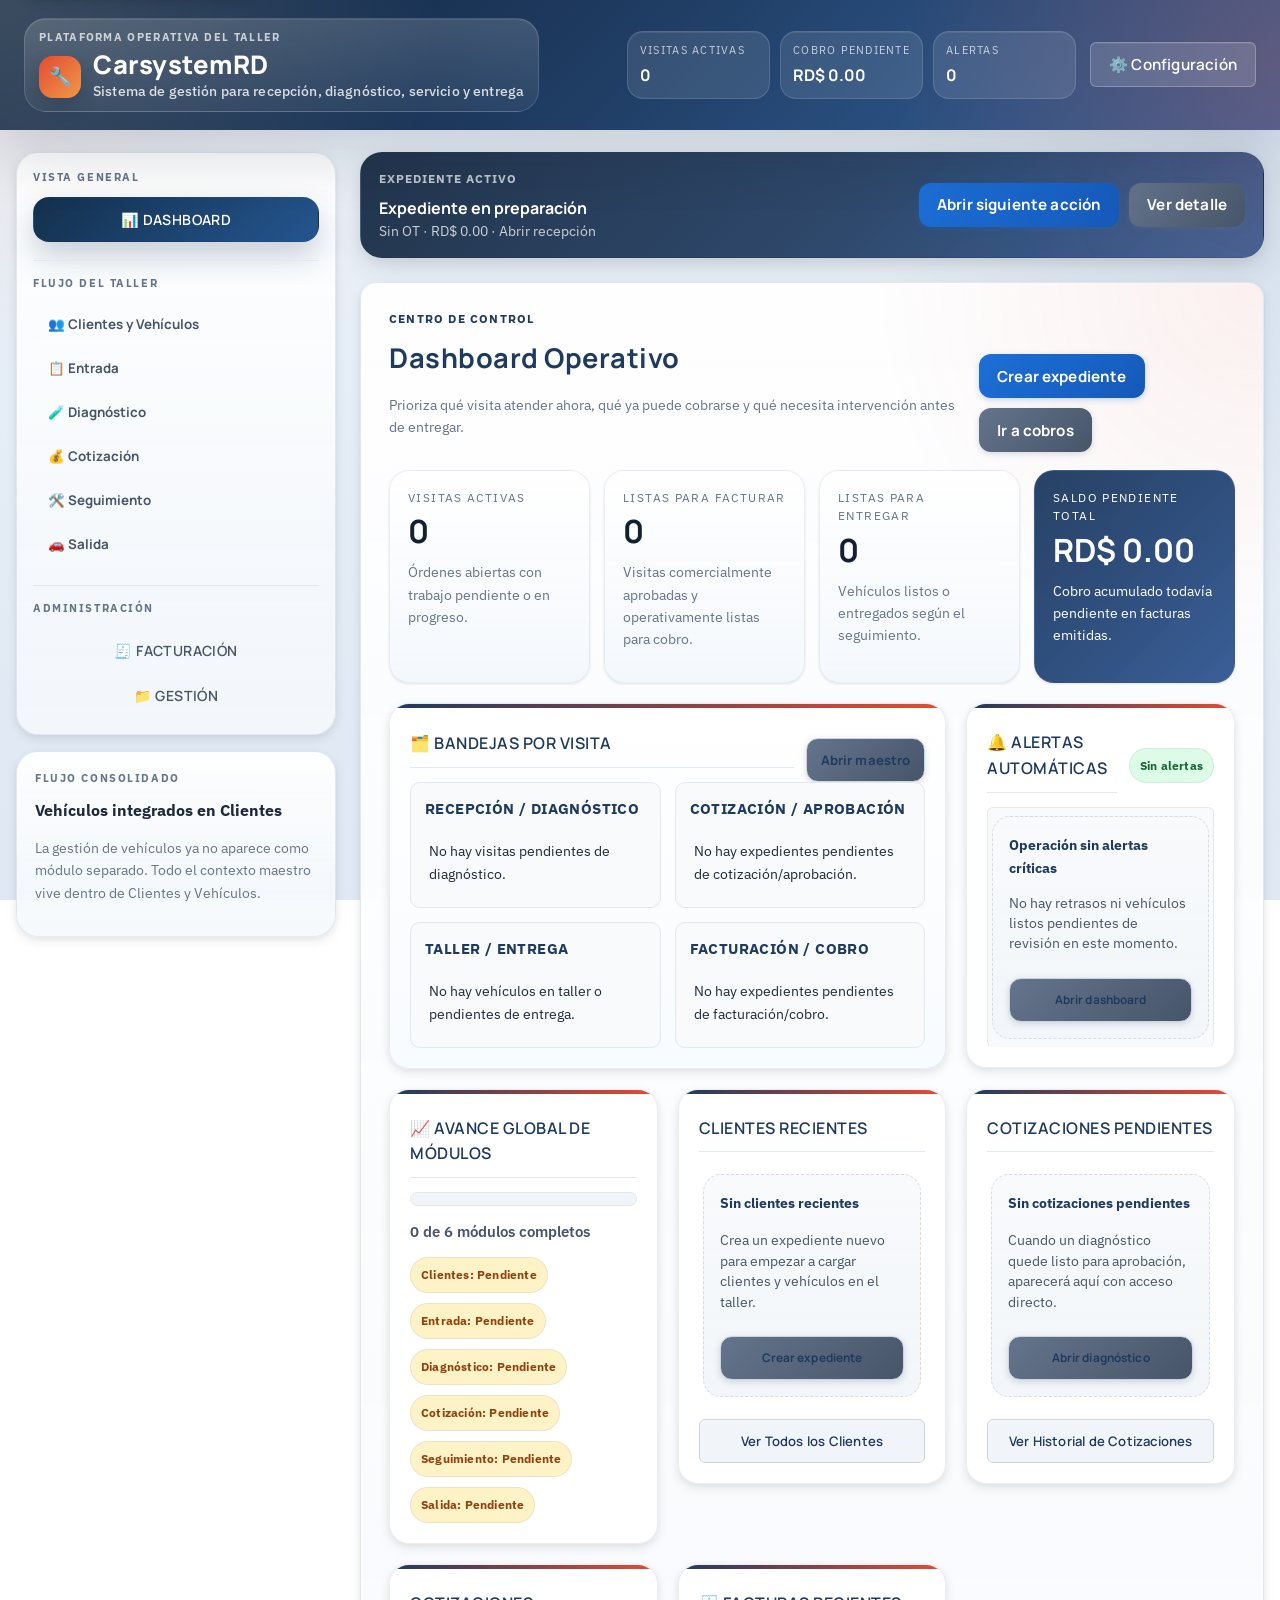
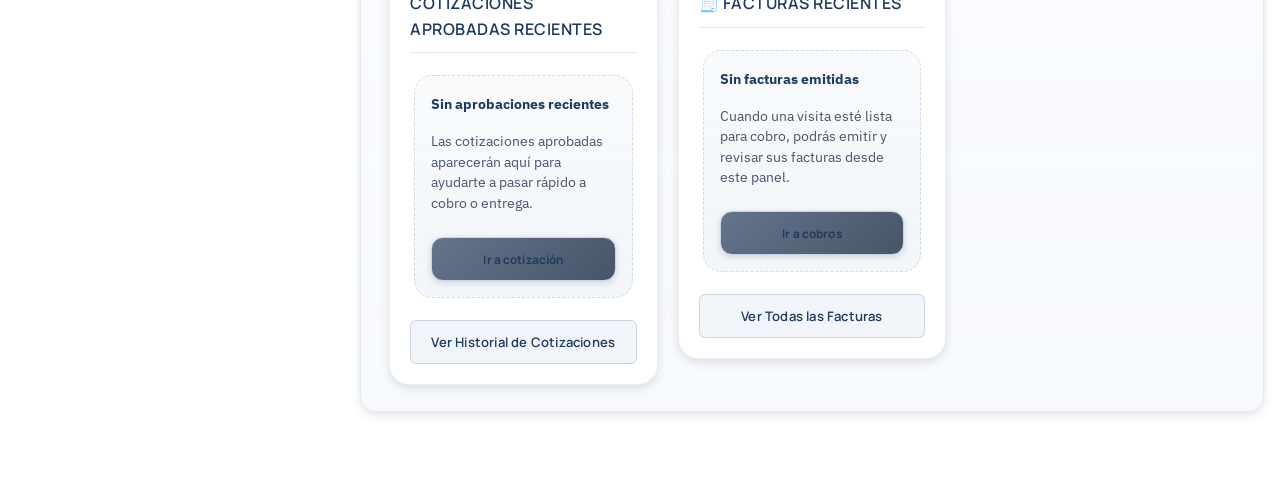
==== commit d04fd197: "Mejorar fondo de plantillas de impresion" ====
--- a/index.html
+++ b/index.html
@@ -891,15 +891,33 @@
                 --print-accent: __PRINT_ACCENT_COLOR__;
                 --print-border: #d6dde6;
                 --print-surface: #ffffff;
+                --print-surface-alt: #f8fbff;
                 --print-muted: #475569;
                 --print-ink: #1f2937;
                 --print-soft: #f8fafc;
                 --print-radius: __PRINT_BORDER_RADIUS_PX__px;
               }
               * { box-sizing: border-box; }
-              body { margin: 0; color: var(--print-ink); background: #ffffff; font-family: __PRINT_FONT_STACK__; font-size: __PRINT_BASE_FONT_SIZE_PX__px; }
-              .print-shell { padding: 14px 18px 18px; }
-              .print-shell-header { display: grid; grid-template-columns: 78px minmax(0, 1fr) 216px; gap: 10px; align-items: center; margin-bottom: 12px; padding-bottom: 8px; border-bottom: 1px solid var(--print-border); }
+              html, body { -webkit-print-color-adjust: exact; print-color-adjust: exact; }
+              body {
+                margin: 0;
+                color: var(--print-ink);
+                background:
+                  radial-gradient(circle at top right, rgba(232, 75, 48, 0.08) 0%, transparent 24%),
+                  radial-gradient(circle at left 18%, rgba(30, 58, 95, 0.06) 0%, transparent 28%),
+                  linear-gradient(180deg, #ffffff 0%, #f7fafd 100%);
+                font-family: __PRINT_FONT_STACK__;
+                font-size: __PRINT_BASE_FONT_SIZE_PX__px;
+              }
+              .print-shell {
+                padding: 14px 18px 18px;
+                background:
+                  linear-gradient(180deg, rgba(255,255,255,0.98) 0%, rgba(248,251,255,0.96) 100%),
+                  repeating-linear-gradient(135deg, rgba(214,221,230,0.06) 0 10px, rgba(255,255,255,0) 10px 20px);
+                border: 1px solid rgba(214,221,230,0.55);
+                border-radius: calc(var(--print-radius) + 4px);
+              }
+              .print-shell-header { display: grid; grid-template-columns: 78px minmax(0, 1fr) 216px; gap: 10px; align-items: center; margin-bottom: 12px; padding: 0 0 8px; border-bottom: 1px solid var(--print-border); background: linear-gradient(90deg, rgba(255,255,255,0) 0%, rgba(248,251,255,0.78) 48%, rgba(255,255,255,0) 100%); }
               .print-shell-brand { display: flex; align-items: center; justify-content: center; min-height: 64px; }
               .print-shell-brand img { max-width: 70px; max-height: 56px; object-fit: contain; display: block; }
               .print-shell-copy { min-width: 0; }
@@ -919,7 +937,7 @@
               p strong { color: var(--print-primary); }
               table { width: 100%; border-collapse: collapse; margin-top: 15px; page-break-inside: auto; }
               th, td { border: 1px solid #dbe1ea; padding: 10px; text-align: left; font-size: 0.94rem; vertical-align: top; }
-              th { background: #f4f7fb; color: var(--print-primary); font-weight: 700; }
+              th { background: linear-gradient(180deg, #f7faff 0%, #edf4fb 100%); color: var(--print-primary); font-weight: 700; }
               tr:nth-child(even) { background: #fbfdff; }
               tr { page-break-inside: avoid; page-break-after: auto; }
               thead { display: table-header-group; }
@@ -928,14 +946,14 @@
               .print-info:not(.print-entry-top-grid) { display: grid; grid-template-columns: repeat(2, minmax(0, 1fr)); gap: 14px; }
               .print-info:not(.print-entry-top-grid) > div { min-width: 0; }
               .print-info.print-entry-top-grid { display: grid; grid-template-columns: repeat(2, minmax(0, 1fr)); gap: 12px; }
-              .print-entry-card { border: 1px solid var(--print-border); border-radius: var(--print-radius); padding: 10px 12px; background: var(--print-surface); min-width: 0; }
+              .print-entry-card { border: 1px solid var(--print-border); border-radius: var(--print-radius); padding: 10px 12px; background: linear-gradient(180deg, var(--print-surface) 0%, var(--print-surface-alt) 100%); min-width: 0; box-shadow: inset 0 1px 0 rgba(255,255,255,0.7); }
               .print-entry-card h4 { margin: 2px 0 8px; font-size: 1rem; color: var(--print-primary); }
               .print-entry-card p { display: grid; grid-template-columns: 116px minmax(0, 1fr); gap: 8px; align-items: start; margin: 0 0 5px; font-size: 0.9rem; line-height: 1.25; }
               .print-entry-card p:last-child { margin-bottom: 0; }
               .print-entry-card p strong { display: block; color: var(--print-muted); font-weight: 700; }
               .print-entry-card p span { display: block; min-width: 0; word-break: break-word; }
               .print-card-kicker { display: inline-block; margin-bottom: 2px; font-size: 0.72rem; font-weight: 800; letter-spacing: 0.06em; text-transform: uppercase; color: var(--print-accent); }
-              .print-section-title { border-bottom: 1px solid var(--print-border); padding-bottom: 5px; margin-top: 20px; margin-bottom: 15px; font-size: 1.15rem; color: var(--print-primary); text-align: left; }
+              .print-section-title { border-bottom: 1px solid var(--print-border); padding-bottom: 5px; margin-top: 20px; margin-bottom: 15px; font-size: 1.15rem; color: var(--print-primary); text-align: left; background: linear-gradient(90deg, rgba(248,251,255,0.95) 0%, rgba(255,255,255,0) 72%); }
               .print-totals { margin-top: 24px; padding-top: 14px; border-top: 1px solid var(--print-border); }
               .print-totals p { text-align: right; font-size: 1.05rem; margin-bottom: 5px; }
               .print-final-total { font-size: 1.4rem; font-weight: 800; color: var(--print-primary); text-align: right; margin-top: 10px; }
--- a/assets/css/styles.css
+++ b/assets/css/styles.css
@@ -1038,6 +1038,10 @@
   font-size: 1.25rem;
 }
 
+.shell-sidebar-overview {
+  display: none;
+}
+
 .shell-sidebar-actions {
   display: grid;
   grid-template-columns: 1fr;
@@ -4701,27 +4705,60 @@
     left: 10px;
   }
   body { padding: 0 0 calc(104px + env(safe-area-inset-bottom, 0px)); }
-  .app-header { padding: 14px 16px; position: static; }
+  .app-header {
+    padding: 10px 12px;
+    position: static;
+  }
   .app-header-inner {
-    flex-direction: column;
-    align-items: stretch;
+    flex-direction: row;
+    align-items: center;
+    justify-content: space-between;
+    gap: 10px;
   }
   .app-header-right {
-    flex-direction: column;
-    align-items: stretch;
+    flex: 0 0 auto;
+    flex-direction: row;
+    align-items: center;
+    justify-content: flex-end;
+    gap: 8px;
   }
   .app-header-overview {
-    grid-template-columns: repeat(2, minmax(0, 1fr));
+    display: none;
   }
   .app-brand-shell {
-    flex-direction: column;
-    align-items: flex-start;
     gap: 10px;
-  }
-  .app-brand-title-row { align-items: flex-start; }
-  .app-header-logo { max-width: 140px; max-height: 46px; }
-  .app-header h1 { font-size: 1.3em; }
-  .app-header-config-btn { width: 100%; }
+    padding: 8px 10px;
+    border-radius: 16px;
+  }
+  .app-brand-title-row {
+    align-items: center;
+    gap: 8px;
+  }
+  .app-brand-kicker,
+  .app-header .app-subtitle {
+    display: none;
+  }
+  .app-brand-mark {
+    width: 34px;
+    height: 34px;
+    border-radius: 12px;
+    font-size: 1rem;
+  }
+  .app-header-logo-wrap {
+    padding: 6px 8px;
+    border-radius: 12px;
+  }
+  .app-header-logo { max-width: 108px; max-height: 34px; }
+  .app-header h1 {
+    font-size: 1.08rem;
+    line-height: 1.05;
+  }
+  .app-header-config-btn {
+    width: auto;
+    min-width: 44px;
+    padding: 9px 12px;
+    font-size: 0.82rem;
+  }
   .app-layout {
     grid-template-columns: 1fr;
     gap: 12px;
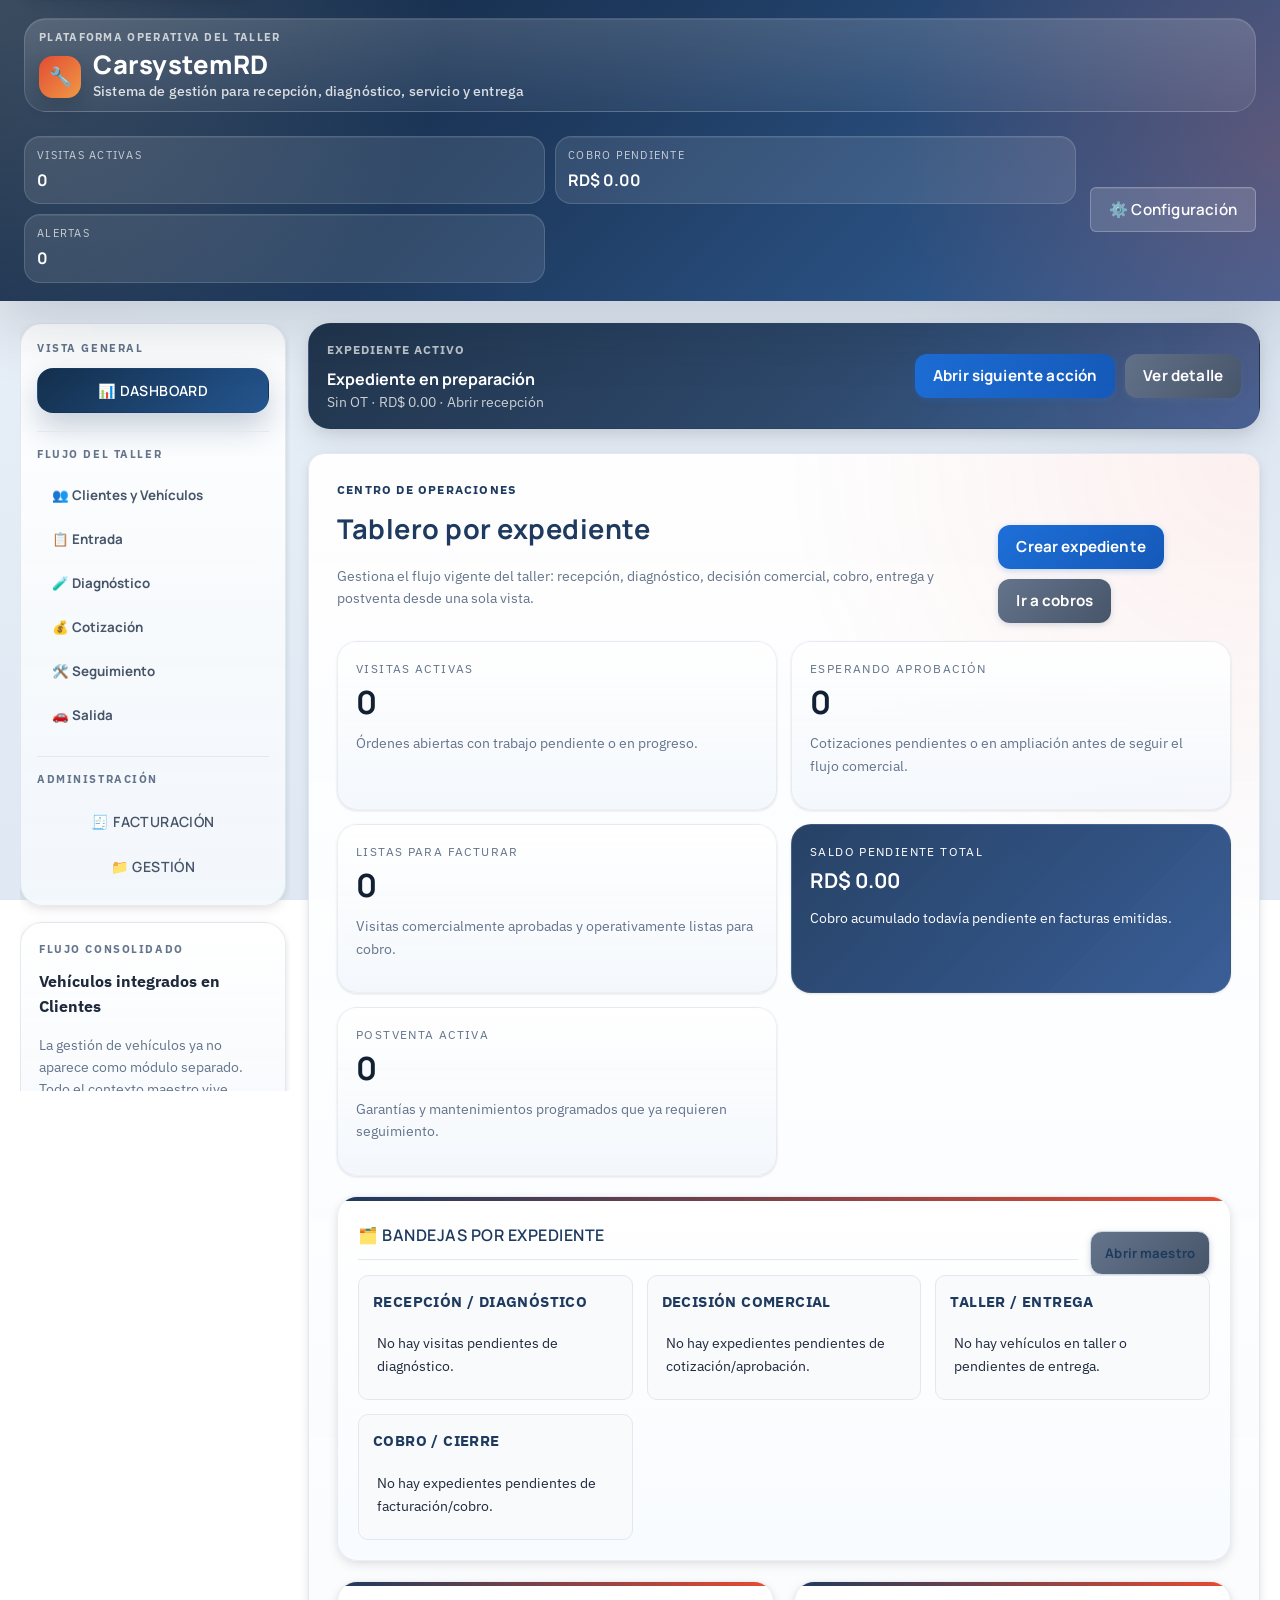
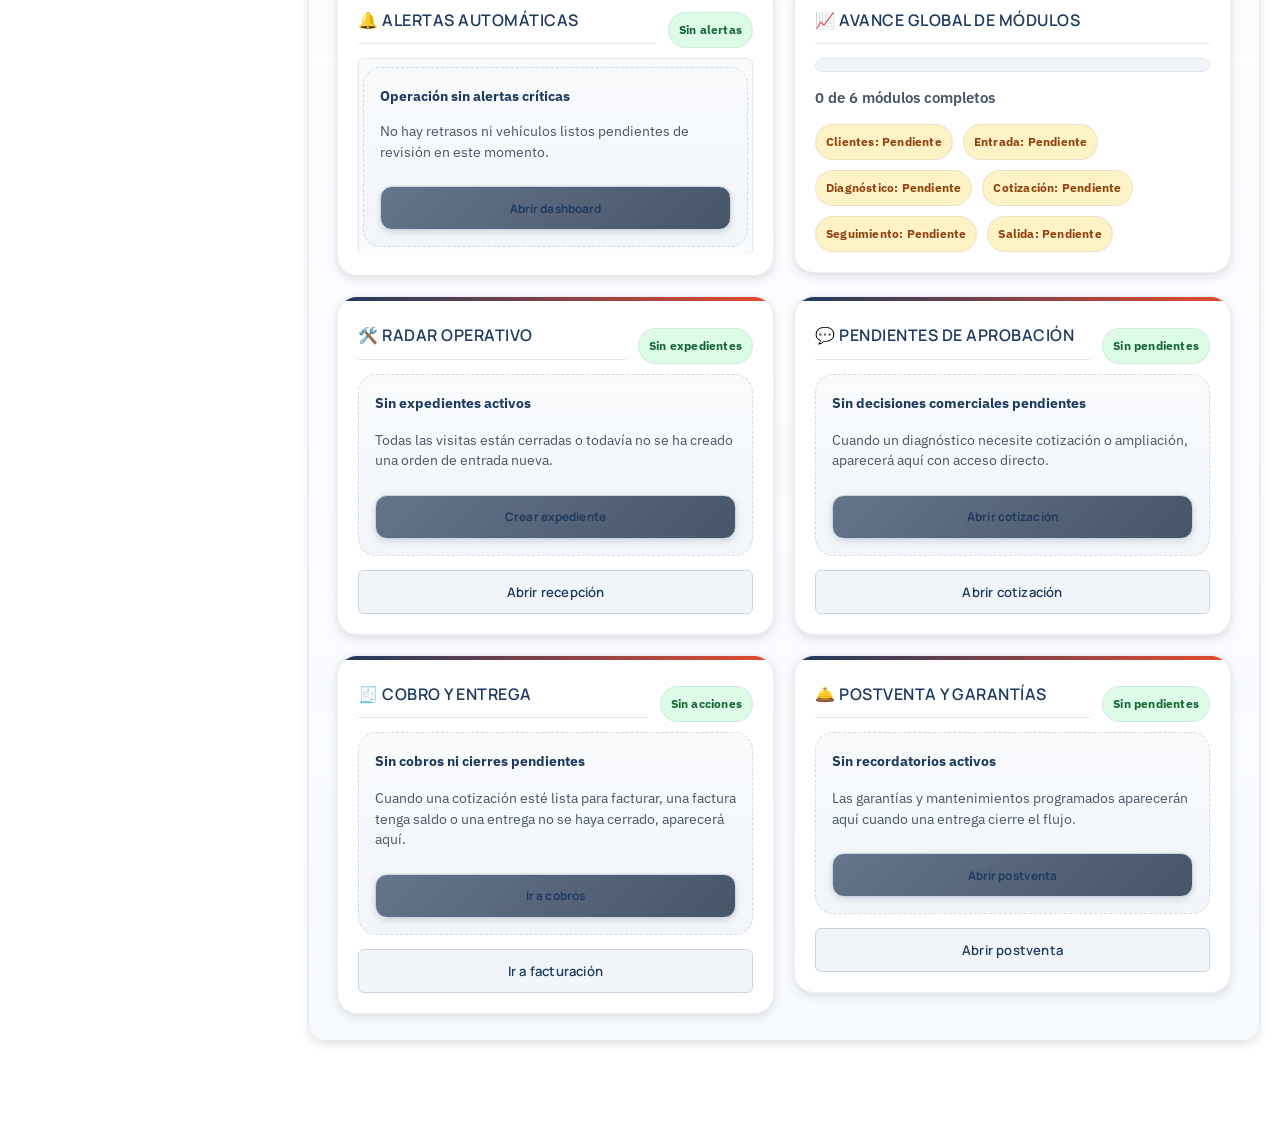
==== commit d29d4fe6: "Refina flujo operativo y dashboard del taller" ====
--- a/index.html
+++ b/index.html
@@ -3,6 +3,7 @@
   <head>
     <meta charset="UTF-8" />
     <meta name="viewport" content="width=device-width, initial-scale=1.0" />
+    <meta name="color-scheme" content="light dark" />
     <title>CarsystemRD Avanzado</title>
     <link rel="icon" type="image/svg+xml" href="data:image/svg+xml,%3Csvg xmlns='http://www.w3.org/2000/svg' viewBox='0 0 64 64'%3E%3Crect width='64' height='64' rx='16' fill='%230f172a'/%3E%3Cpath d='M18 20h28v8H18zm0 16h28v8H18z' fill='%23e2e8f0'/%3E%3Ccircle cx='22' cy='24' r='4' fill='%23e84b30'/%3E%3Ccircle cx='42' cy='40' r='4' fill='%232d5490'/%3E%3C/svg%3E" />
     <link rel="preconnect" href="https://fonts.googleapis.com">
@@ -246,9 +247,9 @@
       <div id="dashboard" class="tab-content active section dashboard-shell">
         <div class="dashboard-hero">
           <div>
-            <p class="module-kicker">Centro de control</p>
-            <h2>Dashboard Operativo</h2>
-            <p class="text-tip">Prioriza qué visita atender ahora, qué ya puede cobrarse y qué necesita intervención antes de entregar.</p>
+            <p class="module-kicker">Centro de operaciones</p>
+            <h2>Tablero por expediente</h2>
+            <p class="text-tip">Gestiona el flujo vigente del taller: recepción, diagnóstico, decisión comercial, cobro, entrega y postventa desde una sola vista.</p>
           </div>
           <div class="dashboard-hero-actions">
             <button type="button" class="btn-primary" data-action="shell-open-tab" data-tab="cotStepCliente">Crear expediente</button>
@@ -262,16 +263,20 @@
             <strong id="dashboardMobileVisitsCount">0</strong>
           </article>
           <article class="dashboard-mobile-quickcard">
-            <span>Cobro</span>
+            <span>Aprobación</span>
+            <strong id="dashboardMobilePendingApprovalCount">0</strong>
+          </article>
+          <article class="dashboard-mobile-quickcard">
+            <span>Facturar</span>
             <strong id="dashboardMobileReadyBillingCount">0</strong>
           </article>
           <article class="dashboard-mobile-quickcard">
-            <span>Entrega</span>
-            <strong id="dashboardMobileReadyDeliveryCount">0</strong>
+            <span>Saldo</span>
+            <strong id="dashboardMobilePendingCollectionTotal">RD$ 0.00</strong>
           </article>
           <article class="dashboard-mobile-quickcard is-accent">
-            <span>Alertas</span>
-            <strong id="dashboardMobileAlertsCount">0</strong>
+            <span>Postventa</span>
+            <strong id="dashboardMobilePostventaCount">0</strong>
           </article>
         </div>
 
@@ -282,20 +287,25 @@
             <p class="text-tip">Órdenes abiertas con trabajo pendiente o en progreso.</p>
           </article>
           <article class="dashboard-kpi-card">
+            <span class="dashboard-kpi-label">Esperando aprobación</span>
+            <strong id="dashboardPendingApprovalCount" class="dashboard-kpi-value">0</strong>
+            <p class="text-tip">Cotizaciones pendientes o en ampliación antes de seguir el flujo comercial.</p>
+          </article>
+          <article class="dashboard-kpi-card">
             <span class="dashboard-kpi-label">Listas para facturar</span>
             <strong id="dashboardReadyBillingCount" class="dashboard-kpi-value">0</strong>
             <p class="text-tip">Visitas comercialmente aprobadas y operativamente listas para cobro.</p>
-          </article>
-          <article class="dashboard-kpi-card">
-            <span class="dashboard-kpi-label">Listas para entregar</span>
-            <strong id="dashboardReadyDeliveryCount" class="dashboard-kpi-value">0</strong>
-            <p class="text-tip">Vehículos listos o entregados según el seguimiento.</p>
           </article>
           <article class="dashboard-kpi-card dashboard-kpi-card-accent">
             <span class="dashboard-kpi-label">Saldo pendiente total</span>
             <strong id="dashboardPendingCollectionTotal" class="dashboard-kpi-value">RD$ 0.00</strong>
             <p class="text-tip">Cobro acumulado todavía pendiente en facturas emitidas.</p>
           </article>
+          <article class="dashboard-kpi-card">
+            <span class="dashboard-kpi-label">Postventa activa</span>
+            <strong id="dashboardPostventaCount" class="dashboard-kpi-value">0</strong>
+            <p class="text-tip">Garantías y mantenimientos programados que ya requieren seguimiento.</p>
+          </article>
         </div>
 
         <div id="dashboardAlertRail" class="dashboard-alert-rail hidden" aria-live="polite"></div>
@@ -303,7 +313,7 @@
         <div class="dashboard-grid dashboard-grid-v2">
           <div class="dashboard-card dashboard-card-wide dashboard-queue-board-card">
             <div class="dashboard-card-header-inline">
-              <h3>🗂️ Bandejas por Visita</h3>
+              <h3>🗂️ Bandejas por Expediente</h3>
               <button type="button" class="btn-secondary" data-action="shell-open-tab" data-tab="cotStepCliente">Abrir maestro</button>
             </div>
             <div class="dashboard-queue-board">
@@ -314,7 +324,7 @@
                 </ul>
               </section>
               <section class="dashboard-queue-column">
-                <h4>Cotización / Aprobación</h4>
+                <h4>Decisión comercial</h4>
                 <ul id="dashboardQueueCotizacionList">
                   <li>No hay expedientes esperando cotización.</li>
                 </ul>
@@ -326,7 +336,7 @@
                 </ul>
               </section>
               <section class="dashboard-queue-column">
-                <h4>Facturación / Cobro</h4>
+                <h4>Cobro / Cierre</h4>
                 <ul id="dashboardQueueCobroList">
                   <li>No hay facturas pendientes.</li>
                 </ul>
@@ -356,35 +366,47 @@
           </div>
 
           <div class="dashboard-card">
-            <h3>Clientes Recientes</h3>
-            <ul id="clientesRecientesList">
-              <li>No hay clientes recientes.</li>
+            <div class="dashboard-card-header-inline">
+              <h3>🛠️ Radar Operativo</h3>
+              <span id="dashboardOperationalCountBadge" class="dashboard-module-chip is-pending">0 activos</span>
+            </div>
+            <ul id="dashboardOperationalList" class="dashboard-summary-list">
+              <li>No hay expedientes activos.</li>
             </ul>
-            <button type="button" data-action="shell-open-tab" data-tab="cotStepCliente">Ver Todos los Clientes</button>
+            <button type="button" data-action="shell-open-tab" data-tab="cotStepOrden">Abrir recepción</button>
           </div>
 
           <div class="dashboard-card">
-            <h3>Cotizaciones Pendientes</h3>
-            <ul id="cotizacionesPendientesList">
-              <li>No hay cotizaciones pendientes.</li>
+            <div class="dashboard-card-header-inline">
+              <h3>💬 Pendientes de Aprobación</h3>
+              <span id="dashboardCommercialCountBadge" class="dashboard-module-chip is-pending">0 pendientes</span>
+            </div>
+            <ul id="dashboardCommercialList" class="dashboard-summary-list">
+              <li>No hay decisiones comerciales pendientes.</li>
             </ul>
-            <button type="button" data-action="shell-open-tab" data-tab="gestionYCatalogos" data-subtab="historialCotizacionesTab">Ver Historial de Cotizaciones</button>
+            <button type="button" data-action="shell-open-tab" data-tab="cotStepServicio">Abrir cotización</button>
           </div>
 
           <div class="dashboard-card">
-            <h3>Cotizaciones Aprobadas Recientes</h3>
-            <ul id="cotizacionesAprobadasList">
-              <li>No hay cotizaciones aprobadas.</li>
+            <div class="dashboard-card-header-inline">
+              <h3>🧾 Cobro y Entrega</h3>
+              <span id="dashboardCollectionCountBadge" class="dashboard-module-chip is-pending">0 acciones</span>
+            </div>
+            <ul id="dashboardCollectionList" class="dashboard-summary-list">
+              <li>No hay cobros ni cierres pendientes.</li>
             </ul>
-            <button type="button" data-action="shell-open-tab" data-tab="gestionYCatalogos" data-subtab="historialCotizacionesTab">Ver Historial de Cotizaciones</button>
+            <button type="button" data-action="shell-open-tab" data-tab="facturacion">Ir a facturación</button>
           </div>
 
           <div class="dashboard-card">
-            <h3>🧾 Facturas Recientes</h3>
-            <ul id="facturasRecientesList">
-              <li>No hay facturas emitidas.</li>
+            <div class="dashboard-card-header-inline">
+              <h3>🛎️ Postventa y Garantías</h3>
+              <span id="dashboardPostventaCountBadge" class="dashboard-module-chip is-complete">Sin pendientes</span>
+            </div>
+            <ul id="dashboardPostventaList" class="dashboard-summary-list">
+              <li>No hay recordatorios activos.</li>
             </ul>
-            <button type="button" data-action="shell-open-tab" data-tab="gestionYCatalogos" data-subtab="historialFacturasTab">Ver Todas las Facturas</button>
+            <button type="button" data-action="shell-open-tab" data-tab="gestionYCatalogos" data-subtab="postventaTab">Abrir postventa</button>
           </div>
         </div>
       </div>
@@ -749,6 +771,13 @@
             <input type="number" id="diasRecordatorioMantenimiento" min="1" step="1" value="180">
             <label for="horasAlertaRetraso">Horas para alerta de retraso</label>
             <input type="number" id="horasAlertaRetraso" min="1" step="1" value="24">
+            <label for="appThemePreference">Tema visual de la app</label>
+            <select id="appThemePreference">
+              <option value="light" selected>Claro fijo</option>
+              <option value="dark">Oscuro fijo</option>
+              <option value="system">Seguir sistema</option>
+            </select>
+            <p class="config-hint">Los documentos impresos siempre se generan en claro, aunque la app use modo oscuro.</p>
           </section>
         </div>
 
@@ -765,7 +794,7 @@
 La entrega del vehículo se realizará una vez el monto total de la factura haya sido saldado.</textarea>
         </section>
 
-        <section class="config-card config-card-full">
+        <section class="config-card config-card-full print-editor-card">
           <h3>Plantilla HTML de Impresión</h3>
           <p class="text-tip">Configura encabezado, tipografía, espacio, títulos y pie de la plantilla reutilizable que usan los documentos comerciales.</p>
           <div class="button-group" style="margin-bottom: 12px;">
@@ -861,7 +890,7 @@
           <p class="text-tip">Estos cambios afectan cotizaciones nuevas, facturas e impresión.</p>
         </div>
 
-        <section class="config-card config-card-full">
+        <section class="config-card config-card-full print-editor-card print-editor-card-preview">
           <h3>Impresos de Prueba</h3>
           <p class="text-tip">Usa estos botones para revisar logo, encabezados, distribución y estilos de impresión sin depender de un expediente activo.</p>
           <div class="button-group">
@@ -887,6 +916,7 @@
             <style>
               @page { size: __PRINT_PAGE_SIZE__ portrait; margin: __PRINT_PAGE_MARGIN_MM__mm; }
               :root {
+                color-scheme: light;
                 --print-primary: __PRINT_PRIMARY_COLOR__;
                 --print-accent: __PRINT_ACCENT_COLOR__;
                 --print-border: #d6dde6;
@@ -902,22 +932,21 @@
               body {
                 margin: 0;
                 color: var(--print-ink);
-                background:
-                  radial-gradient(circle at top right, rgba(232, 75, 48, 0.08) 0%, transparent 24%),
-                  radial-gradient(circle at left 18%, rgba(30, 58, 95, 0.06) 0%, transparent 28%),
-                  linear-gradient(180deg, #ffffff 0%, #f7fafd 100%);
+                background: #ffffff;
                 font-family: __PRINT_FONT_STACK__;
                 font-size: __PRINT_BASE_FONT_SIZE_PX__px;
               }
               .print-shell {
                 padding: 14px 18px 18px;
                 background:
-                  linear-gradient(180deg, rgba(255,255,255,0.98) 0%, rgba(248,251,255,0.96) 100%),
-                  repeating-linear-gradient(135deg, rgba(214,221,230,0.06) 0 10px, rgba(255,255,255,0) 10px 20px);
-                border: 1px solid rgba(214,221,230,0.55);
+                  radial-gradient(circle at top right, rgba(30, 58, 95, 0.025) 0%, transparent 26%),
+                  radial-gradient(circle at bottom left, rgba(232, 75, 48, 0.022) 0%, transparent 24%),
+                  repeating-linear-gradient(135deg, rgba(214,221,230,0.035) 0 8px, rgba(255,255,255,0) 8px 24px),
+                  linear-gradient(180deg, #ffffff 0%, #fcfdff 100%);
+                border: 1px solid rgba(214,221,230,0.42);
                 border-radius: calc(var(--print-radius) + 4px);
               }
-              .print-shell-header { display: grid; grid-template-columns: 78px minmax(0, 1fr) 216px; gap: 10px; align-items: center; margin-bottom: 12px; padding: 0 0 8px; border-bottom: 1px solid var(--print-border); background: linear-gradient(90deg, rgba(255,255,255,0) 0%, rgba(248,251,255,0.78) 48%, rgba(255,255,255,0) 100%); }
+              .print-shell-header { display: grid; grid-template-columns: 78px minmax(0, 1fr) 216px; gap: 10px; align-items: center; margin-bottom: 12px; padding: 0 0 8px; border-bottom: 1px solid var(--print-border); background: linear-gradient(90deg, rgba(246,249,253,0) 0%, rgba(246,249,253,0.55) 48%, rgba(246,249,253,0) 100%); }
               .print-shell-brand { display: flex; align-items: center; justify-content: center; min-height: 64px; }
               .print-shell-brand img { max-width: 70px; max-height: 56px; object-fit: contain; display: block; }
               .print-shell-copy { min-width: 0; }
@@ -946,14 +975,14 @@
               .print-info:not(.print-entry-top-grid) { display: grid; grid-template-columns: repeat(2, minmax(0, 1fr)); gap: 14px; }
               .print-info:not(.print-entry-top-grid) > div { min-width: 0; }
               .print-info.print-entry-top-grid { display: grid; grid-template-columns: repeat(2, minmax(0, 1fr)); gap: 12px; }
-              .print-entry-card { border: 1px solid var(--print-border); border-radius: var(--print-radius); padding: 10px 12px; background: linear-gradient(180deg, var(--print-surface) 0%, var(--print-surface-alt) 100%); min-width: 0; box-shadow: inset 0 1px 0 rgba(255,255,255,0.7); }
+              .print-entry-card { border: 1px solid var(--print-border); border-radius: var(--print-radius); padding: 10px 12px; background: linear-gradient(180deg, #ffffff 0%, #fbfcfe 100%); min-width: 0; box-shadow: inset 0 1px 0 rgba(255,255,255,0.82); }
               .print-entry-card h4 { margin: 2px 0 8px; font-size: 1rem; color: var(--print-primary); }
               .print-entry-card p { display: grid; grid-template-columns: 116px minmax(0, 1fr); gap: 8px; align-items: start; margin: 0 0 5px; font-size: 0.9rem; line-height: 1.25; }
               .print-entry-card p:last-child { margin-bottom: 0; }
               .print-entry-card p strong { display: block; color: var(--print-muted); font-weight: 700; }
               .print-entry-card p span { display: block; min-width: 0; word-break: break-word; }
               .print-card-kicker { display: inline-block; margin-bottom: 2px; font-size: 0.72rem; font-weight: 800; letter-spacing: 0.06em; text-transform: uppercase; color: var(--print-accent); }
-              .print-section-title { border-bottom: 1px solid var(--print-border); padding-bottom: 5px; margin-top: 20px; margin-bottom: 15px; font-size: 1.15rem; color: var(--print-primary); text-align: left; background: linear-gradient(90deg, rgba(248,251,255,0.95) 0%, rgba(255,255,255,0) 72%); }
+              .print-section-title { border-bottom: 1px solid var(--print-border); padding-bottom: 5px; margin-top: 20px; margin-bottom: 15px; font-size: 1.15rem; color: var(--print-primary); text-align: left; background: linear-gradient(90deg, rgba(248,251,255,0.7) 0%, rgba(255,255,255,0) 72%); }
               .print-totals { margin-top: 24px; padding-top: 14px; border-top: 1px solid var(--print-border); }
               .print-totals p { text-align: right; font-size: 1.05rem; margin-bottom: 5px; }
               .print-final-total { font-size: 1.4rem; font-weight: 800; color: var(--print-primary); text-align: right; margin-top: 10px; }
@@ -1031,7 +1060,7 @@
           <section class="print-entry-card">
             <span class="print-card-kicker">Vehículo</span>
             <h4>Datos del vehículo</h4>
-            <p><strong>Modelo:</strong> <span id="pVehiculoModelo"></span> (<span id="pVehiculoAnio"></span>)</p>
+              <p><strong>Modelo:</strong> <span id="pVehiculoResumen"></span></p>
             <p><strong>Combustible:</strong> <span id="pVehiculoCombustible"></span></p>
             <p><strong>Chasis:</strong> <span id="pVehiculoChasis"></span></p>
             <p><strong>Placa:</strong> <span id="pVehiculoPlaca"></span></p>
@@ -1205,7 +1234,7 @@
             <p><strong>Teléfono:</strong> <span id="fTelefono"></span></p>
           </div>
           <div>
-            <p><strong>Vehículo:</strong> <span id="fVehiculoModelo"></span> (<span id="fVehiculoAnio"></span>)</p>
+            <p><strong>Vehículo:</strong> <span id="fVehiculoResumen"></span></p>
             <p><strong>Placa:</strong> <span id="fVehiculoPlaca"></span></p>
             <p><strong>Chasis:</strong> <span id="fVehiculoChasis"></span></p>
           </div>
@@ -1260,7 +1289,7 @@
             <p><strong>Teléfono:</strong> <span id="sTelefono"></span></p>
           </div>
           <div>
-            <p><strong>Vehículo:</strong> <span id="sVehiculoModelo"></span> (<span id="sVehiculoAnio"></span>)</p>
+            <p><strong>Vehículo:</strong> <span id="sVehiculoResumen"></span></p>
             <p><strong>Placa:</strong> <span id="sVehiculoPlaca"></span></p>
             <p><strong>Chasis:</strong> <span id="sVehiculoChasis"></span></p>
           </div>
@@ -1403,7 +1432,7 @@
           </button>
         </nav>
     </div>
-    <script src="assets/js/app.js"></script>
+    <script src="assets/js/app.js?v=20260409-3"></script>
     <script src="assets/js/core/app-utils.js"></script>
     <script src="assets/js/core/app-storage.js"></script>
     <script src="assets/js/core/app-actions.js"></script>
--- a/assets/css/styles.css
+++ b/assets/css/styles.css
@@ -2,6 +2,7 @@
    VARIABLES CSS Y RESET
 ============================================= */
 :root {
+  color-scheme: light;
   --primary:       #1e3a5f;
   --primary-light: #2d5490;
   --primary-dark:  #142844;
@@ -43,6 +44,131 @@
   --font-body:     'IBM Plex Sans', 'Segoe UI', Arial, sans-serif;
 }
 
+html[data-app-theme="dark"] {
+  color-scheme: dark;
+}
+
+html[data-app-theme="dark"] body {
+  background:
+    radial-gradient(circle at top left, rgba(56, 189, 248, 0.10), transparent 24%),
+    radial-gradient(circle at right 20%, rgba(232, 75, 48, 0.08), transparent 26%),
+    linear-gradient(180deg, #08111d 0%, #0c1726 46%, #111f31 100%);
+  color: #dbe5f1;
+}
+
+html[data-app-theme="dark"] .app-header {
+  background:
+    radial-gradient(circle at top left, rgba(255,255,255,0.10), transparent 34%),
+    radial-gradient(circle at right center, rgba(232,75,48,0.18), transparent 28%),
+    linear-gradient(135deg, #08101a 0%, #12253d 44%, #1c3c61 100%);
+}
+
+html[data-app-theme="dark"] .shell-sidebar-card,
+html[data-app-theme="dark"] .section,
+html[data-app-theme="dark"] .tab-content,
+html[data-app-theme="dark"] .config-card,
+html[data-app-theme="dark"] .dashboard-card,
+html[data-app-theme="dark"] .dashboard-queue-column,
+html[data-app-theme="dark"] .entry-form-card,
+html[data-app-theme="dark"] .entry-summary-card,
+html[data-app-theme="dark"] .module-v2-block,
+html[data-app-theme="dark"] .client-form-card,
+html[data-app-theme="dark"] .client-hub-list-card,
+html[data-app-theme="dark"] .client-hub-detail-card,
+html[data-app-theme="dark"] .diagnostic-context-card,
+html[data-app-theme="dark"] .billing-stat-card,
+html[data-app-theme="dark"] .billing-panel-card,
+html[data-app-theme="dark"] .app-modal-dialog,
+html[data-app-theme="dark"] .app-mobile-workflow-strip,
+html[data-app-theme="dark"] .module-nav-button,
+html[data-app-theme="dark"] .data-table-container {
+  background: linear-gradient(180deg, rgba(16, 27, 43, 0.98) 0%, rgba(12, 22, 36, 0.96) 100%);
+  border-color: rgba(100, 116, 139, 0.34);
+  box-shadow: 0 16px 36px rgba(0, 0, 0, 0.28);
+}
+
+html[data-app-theme="dark"] .tabs,
+html[data-app-theme="dark"] .sub-tabs,
+html[data-app-theme="dark"] .app-mobile-dock,
+html[data-app-theme="dark"] .app-notice-card,
+html[data-app-theme="dark"] .dashboard-mobile-quickcard,
+html[data-app-theme="dark"] .billing-pending-item,
+html[data-app-theme="dark"] .seguimiento-quality-item,
+html[data-app-theme="dark"] .salida-check-item,
+html[data-app-theme="dark"] .diagnostic-filter-chip,
+html[data-app-theme="dark"] .record-id-chip,
+html[data-app-theme="dark"] .print-editor-card,
+html[data-app-theme="dark"] .print-editor-card-preview {
+  background: linear-gradient(180deg, rgba(18, 30, 47, 0.96) 0%, rgba(12, 22, 36, 0.94) 100%);
+  border-color: rgba(100, 116, 139, 0.34);
+}
+
+html[data-app-theme="dark"] input,
+html[data-app-theme="dark"] select,
+html[data-app-theme="dark"] textarea {
+  background-color: #0b1422;
+  color: #e5edf7;
+  border-color: #334155;
+}
+
+html[data-app-theme="dark"] input::placeholder,
+html[data-app-theme="dark"] textarea::placeholder {
+  color: #8ca0b8;
+}
+
+html[data-app-theme="dark"] h1,
+html[data-app-theme="dark"] h2,
+html[data-app-theme="dark"] h3,
+html[data-app-theme="dark"] h4,
+html[data-app-theme="dark"] label,
+html[data-app-theme="dark"] strong,
+html[data-app-theme="dark"] .module-main-tab-label,
+html[data-app-theme="dark"] .dashboard-kpi-value,
+html[data-app-theme="dark"] .dashboard-card h3,
+html[data-app-theme="dark"] .print-entry-card h4 {
+  color: #f3f7fb;
+}
+
+html[data-app-theme="dark"] .text-tip,
+html[data-app-theme="dark"] .config-hint,
+html[data-app-theme="dark"] .shell-sidebar-kicker,
+html[data-app-theme="dark"] .sidebar-nav-label,
+html[data-app-theme="dark"] .app-header-overview-label,
+html[data-app-theme="dark"] .dashboard-kpi-label,
+html[data-app-theme="dark"] .dashboard-visit-progress-text,
+html[data-app-theme="dark"] .app-mobile-dock-label,
+html[data-app-theme="dark"] .app-mobile-workflow-meta,
+html[data-app-theme="dark"] .app-subtitle,
+html[data-app-theme="dark"] .app-brand-kicker {
+  color: #9eb0c5;
+}
+
+html[data-app-theme="dark"] .tab-button,
+html[data-app-theme="dark"] .sub-tab-button,
+html[data-app-theme="dark"] .diagnostic-filter-chip,
+html[data-app-theme="dark"] .app-header-config-btn,
+html[data-app-theme="dark"] .modal-close-btn {
+  color: #dbe5f1;
+}
+
+html[data-app-theme="dark"] .dashboard-progress-track,
+html[data-app-theme="dark"] .entry-print-diagram-frame,
+html[data-app-theme="dark"] .diagnostic-signature-canvas {
+  background: #0b1422;
+  border-color: #334155;
+}
+
+html[data-app-theme="dark"] th,
+html[data-app-theme="dark"] td,
+html[data-app-theme="dark"] .data-table th,
+html[data-app-theme="dark"] .data-table td {
+  border-color: rgba(100, 116, 139, 0.34);
+}
+
+html[data-app-theme="dark"] tr:nth-child(even) {
+  background-color: rgba(15, 23, 42, 0.42);
+}
+
 *, *::before, *::after {
   box-sizing: border-box;
   -webkit-tap-highlight-color: transparent;
@@ -111,7 +237,7 @@
 }
 
 .app-header-inner {
-  max-width: 1500px;
+  max-width: 1680px;
   margin: 0 auto;
   display: flex;
   align-items: center;
@@ -269,11 +395,11 @@
    CONTENEDOR PRINCIPAL
 ============================================= */
 .app-layout {
-  max-width: 1500px;
+  max-width: 1680px;
   margin: 22px auto;
-  padding: 0 16px 40px;
-  display: grid;
-  grid-template-columns: 320px minmax(0, 1fr);
+  padding: 0 20px 40px;
+  display: grid;
+  grid-template-columns: 300px minmax(0, 1fr);
   gap: 24px;
   align-items: start;
 }
@@ -283,6 +409,9 @@
   top: 116px;
   display: grid;
   gap: 16px;
+  max-height: calc(100vh - 132px);
+  overflow-y: auto;
+  padding-right: 4px;
 }
 
 .app-main {
@@ -360,6 +489,25 @@
 
 .config-card-full {
   margin-top: 18px;
+}
+
+.print-editor-card {
+  background:
+    radial-gradient(circle at top right, rgba(30, 58, 95, 0.05) 0%, transparent 26%),
+    radial-gradient(circle at bottom left, rgba(232, 75, 48, 0.045) 0%, transparent 22%),
+    repeating-linear-gradient(135deg, rgba(214, 221, 230, 0.18) 0 8px, rgba(255,255,255,0) 8px 22px),
+    linear-gradient(180deg, #ffffff 0%, #f9fbfe 100%);
+  border-color: #d9e2ec;
+}
+
+.print-editor-card .button-group {
+  gap: 10px;
+}
+
+.print-editor-card-preview {
+  background:
+    linear-gradient(180deg, rgba(255,255,255,0.98) 0%, rgba(248,251,255,0.95) 100%),
+    repeating-linear-gradient(135deg, rgba(214, 221, 230, 0.14) 0 8px, rgba(255,255,255,0) 8px 24px);
 }
 
 .config-actions {
@@ -1353,12 +1501,55 @@
   position: sticky;
   bottom: 12px;
   z-index: 20;
-  padding: 14px;
+  display: flex;
+  align-items: center;
+  justify-content: flex-start;
+  gap: 8px;
+  flex-wrap: nowrap;
+  overflow-x: auto;
+  padding: 8px 10px;
   border-radius: 18px;
   background: rgba(255,255,255,0.92);
   border: 1px solid rgba(148,163,184,0.22);
   box-shadow: var(--shadow-lg);
   backdrop-filter: blur(12px);
+  scrollbar-width: none;
+}
+
+.module-v2-actionbar::-webkit-scrollbar {
+  display: none;
+}
+
+.module-v2-actionbar button {
+  flex: 0 0 auto;
+  width: auto;
+  min-width: 0;
+  min-height: 34px;
+  margin-top: 0;
+  padding: 7px 10px;
+  font-size: 0.82rem;
+  line-height: 1.1;
+  border-radius: 10px;
+  white-space: nowrap;
+}
+
+.quote-module-actionbar.module-v2-actionbar {
+  gap: 6px;
+}
+
+.quote-module-actionbar.module-v2-actionbar::-webkit-scrollbar {
+  display: none;
+}
+
+.quote-module-actionbar.module-v2-actionbar button {
+  flex: 0 0 auto;
+  min-width: 0;
+  min-height: 34px;
+  padding: 7px 10px;
+  font-size: 0.82rem;
+  line-height: 1.1;
+  border-radius: 10px;
+  white-space: nowrap;
 }
 
 .active-workflow-progress-strip {
@@ -1404,6 +1595,89 @@
 
 .quote-summary-block .result {
   margin-top: 14px;
+}
+
+.quote-delivery-panel {
+  margin-top: 18px;
+  padding-top: 18px;
+  border-top: 1px solid var(--gray-200);
+}
+
+.quote-delivery-header {
+  display: flex;
+  align-items: flex-start;
+  justify-content: space-between;
+  gap: 14px;
+}
+
+.quote-delivery-header h3 {
+  margin: 0 0 6px;
+}
+
+.quote-delivery-toggle {
+  min-width: 210px;
+  margin-top: 0;
+  padding: 10px 14px;
+  border: 1px solid #cbd5e1;
+  border-radius: 999px;
+  background: linear-gradient(180deg, #ffffff 0%, #f8fafc 100%);
+  color: #334155;
+  font-weight: 800;
+  box-shadow: var(--shadow-sm);
+}
+
+.quote-delivery-toggle.is-active {
+  border-color: #86efac;
+  background: linear-gradient(180deg, #f0fdf4 0%, #dcfce7 100%);
+  color: #166534;
+}
+
+.quote-delivery-fields {
+  display: grid;
+  grid-template-columns: repeat(2, minmax(0, 1fr));
+  gap: 12px;
+  margin-top: 14px;
+}
+
+.quote-delivery-fields.is-disabled {
+  opacity: 0.56;
+}
+
+.quote-delivery-mode-grid {
+  display: grid;
+  grid-template-columns: repeat(2, minmax(0, 1fr));
+  gap: 12px;
+  grid-column: 1 / -1;
+}
+
+.quote-delivery-inline-check {
+  display: flex;
+  align-items: center;
+  justify-content: space-between;
+  gap: 12px;
+  padding: 12px 14px;
+  border: 1px solid var(--gray-200);
+  border-radius: var(--radius-md);
+  background: #f8fafc;
+}
+
+.quote-delivery-inline-check label {
+  margin: 0;
+}
+
+.quote-delivery-inline-check input {
+  width: 18px;
+  height: 18px;
+  margin: 0;
+}
+
+.quote-delivery-total {
+  grid-column: 1 / -1;
+}
+
+.quote-delivery-total input {
+  font-weight: 800;
+  background: #f8fafc;
 }
 
 .seguimiento-timeline-block {
@@ -1471,6 +1745,7 @@
 .client-hub-workspace {
   margin-top: 20px;
   align-items: start;
+  grid-template-columns: 340px minmax(0, 1fr);
 }
 
 .client-hub-menu-card {
@@ -1491,6 +1766,7 @@
 .client-hub-main-card {
   display: grid;
   gap: 18px;
+  min-width: 0;
 }
 
 .client-hub-main-header {
@@ -1547,38 +1823,46 @@
 
 .client-workspace-list {
   display: grid;
-  gap: 10px;
+  gap: 6px;
   margin-top: 14px;
   max-height: 760px;
   overflow-y: auto;
 }
 
 .client-workspace-card {
-  border: 1px solid var(--gray-200);
-  border-radius: var(--radius-md);
-  background: var(--white);
-  padding: 14px;
+  display: flex;
+  align-items: center;
+  justify-content: space-between;
+  gap: 12px;
+  border: 1px solid transparent;
+  border-left: 4px solid transparent;
+  border-radius: 14px;
+  background: rgba(255,255,255,0.78);
+  padding: 12px 14px;
   cursor: pointer;
-  transition: border-color var(--transition), box-shadow var(--transition), transform var(--transition);
+  transition: border-color var(--transition), background var(--transition), box-shadow var(--transition), transform var(--transition);
 }
 
 .client-workspace-card:hover {
-  border-color: rgba(31, 111, 235, 0.28);
-  box-shadow: var(--shadow-sm);
-  transform: translateY(-1px);
+  border-color: rgba(31, 111, 235, 0.16);
+  border-left-color: rgba(31, 111, 235, 0.38);
+  background: #ffffff;
+  box-shadow: 0 10px 24px rgba(15, 23, 42, 0.06);
 }
 
 .client-workspace-card.active {
-  border-color: rgba(31, 111, 235, 0.4);
-  background: linear-gradient(180deg, #eef5ff 0%, #ffffff 100%);
-  box-shadow: 0 14px 30px rgba(31, 111, 235, 0.12);
+  border-color: rgba(31, 111, 235, 0.18);
+  border-left-color: var(--primary-light);
+  background: linear-gradient(90deg, rgba(238,245,255,0.92) 0%, #ffffff 45%);
+  box-shadow: 0 14px 30px rgba(31, 111, 235, 0.1);
 }
 
 .client-workspace-card h4,
 .client-detail-section h4 {
-  margin: 0 0 8px;
+  margin: 0;
   color: var(--primary);
-  font-size: 1rem;
+  font-size: 0.98rem;
+  line-height: 1.2;
 }
 
 .client-workspace-card p,
@@ -1590,14 +1874,245 @@
   font-size: 0.92em;
 }
 
+.client-workspace-card-main {
+  display: grid;
+  gap: 6px;
+  min-width: 0;
+  flex: 1 1 auto;
+}
+
+.client-workspace-card-heading {
+  display: flex;
+  align-items: center;
+  gap: 8px;
+  min-width: 0;
+}
+
+.client-workspace-card-id {
+  display: inline-flex;
+  align-items: center;
+  padding: 3px 8px;
+  border-radius: 999px;
+  background: #f1f5f9;
+  color: var(--gray-500);
+  font-size: 0.72rem;
+  font-weight: 800;
+  letter-spacing: 0.05em;
+  text-transform: uppercase;
+  white-space: nowrap;
+}
+
 .client-workspace-meta {
   display: grid;
-  gap: 4px;
+  gap: 2px;
+}
+
+.client-workspace-meta p {
+  font-size: 0.82rem;
+  color: var(--gray-500);
+  white-space: nowrap;
+  overflow: hidden;
+  text-overflow: ellipsis;
+}
+
+.client-workspace-card-side {
+  display: grid;
+  gap: 6px;
+  justify-items: end;
+  flex: 0 0 auto;
+}
+
+.client-workspace-chip {
+  display: inline-flex;
+  align-items: center;
+  justify-content: center;
+  min-width: 72px;
+  padding: 4px 8px;
+  border-radius: 999px;
+  background: #f8fafc;
+  border: 1px solid var(--gray-200);
+  color: var(--gray-600);
+  font-size: 0.74rem;
+  font-weight: 800;
+}
+
+.client-workspace-card.active .client-workspace-chip {
+  background: #eef5ff;
+  border-color: rgba(31, 111, 235, 0.18);
+  color: var(--primary);
 }
 
 .client-workspace-detail {
   display: grid;
   gap: 16px;
+}
+
+.client-empty-state-lg {
+  min-height: 260px;
+  display: grid;
+  place-items: center;
+  text-align: center;
+}
+
+.client-expediente-shell {
+  display: grid;
+  grid-template-columns: 220px minmax(0, 1fr);
+  gap: 18px;
+}
+
+.client-expediente-nav {
+  display: grid;
+  gap: 10px;
+  align-content: start;
+}
+
+.client-expediente-nav-btn {
+  width: 100%;
+  margin-top: 0;
+  text-align: left;
+  padding: 14px 16px;
+  border-radius: var(--radius-md);
+  border: 1px solid var(--gray-200);
+  background: linear-gradient(180deg, #ffffff 0%, #f8fbff 100%);
+  color: var(--primary-ink);
+  box-shadow: var(--shadow-sm);
+}
+
+.client-expediente-nav-btn strong,
+.client-expediente-nav-btn span {
+  display: block;
+}
+
+.client-expediente-nav-btn span {
+  margin-top: 4px;
+  color: var(--gray-500);
+  font-size: 0.82rem;
+  font-weight: 600;
+}
+
+.client-expediente-nav-btn.active {
+  border-color: rgba(31, 111, 235, 0.4);
+  background: linear-gradient(180deg, #eef5ff 0%, #ffffff 100%);
+  box-shadow: 0 14px 30px rgba(31, 111, 235, 0.12);
+}
+
+.client-expediente-main {
+  display: grid;
+  gap: 18px;
+}
+
+.client-expediente-preview-panel,
+.client-expediente-content-panel {
+  border: 1px solid var(--gray-200);
+  border-radius: var(--radius-md);
+  background: linear-gradient(180deg, #ffffff 0%, #f8fbff 100%);
+  padding: 18px;
+  box-shadow: var(--shadow-sm);
+}
+
+.client-preview-card-grid,
+.client-preview-stat-grid,
+.client-preview-meta-grid {
+  display: grid;
+  gap: 12px;
+}
+
+.client-preview-card-grid,
+.client-preview-stat-grid,
+.client-preview-meta-grid {
+  grid-template-columns: repeat(2, minmax(0, 1fr));
+}
+
+.client-preview-card {
+  border: 1px solid var(--gray-200);
+  border-radius: var(--radius-md);
+  background: var(--white);
+  padding: 16px;
+}
+
+.client-preview-card-hero {
+  background:
+    radial-gradient(circle at top right, rgba(31, 111, 235, 0.08), transparent 26%),
+    linear-gradient(180deg, #f8fbff 0%, #ffffff 100%);
+}
+
+.client-preview-card h3,
+.client-preview-card h4 {
+  margin: 0 0 10px;
+  color: var(--primary);
+}
+
+.client-preview-card p {
+  margin: 0;
+  color: var(--gray-600);
+}
+
+.client-preview-stat {
+  border: 1px solid var(--gray-200);
+  border-radius: var(--radius-sm);
+  background: var(--gray-50);
+  padding: 12px;
+}
+
+.client-preview-stat span,
+.client-record-badge {
+  display: block;
+  color: var(--gray-500);
+  font-size: 0.76rem;
+  font-weight: 800;
+  letter-spacing: 0.06em;
+  text-transform: uppercase;
+}
+
+.client-preview-stat strong {
+  display: block;
+  margin-top: 4px;
+  color: var(--primary);
+  font-size: 1rem;
+}
+
+.client-preview-meta-grid {
+  margin-top: 14px;
+}
+
+.client-record-list {
+  display: grid;
+  gap: 12px;
+}
+
+.client-record-card {
+  display: flex;
+  justify-content: space-between;
+  align-items: flex-start;
+  gap: 14px;
+  padding: 14px 16px;
+  border: 1px solid var(--gray-200);
+  border-radius: var(--radius-md);
+  background: var(--white);
+}
+
+.client-record-copy {
+  display: grid;
+  gap: 5px;
+  min-width: 0;
+}
+
+.client-record-copy strong {
+  color: var(--primary);
+}
+
+.client-record-copy p {
+  margin: 0;
+  color: var(--gray-600);
+}
+
+.client-record-card .client-item-actions {
+  margin-top: 0;
+  justify-content: flex-end;
+}
+
+.client-record-card-edit {
+  align-items: center;
 }
 
 .client-workspace-editor {
@@ -1674,11 +2189,242 @@
   margin-bottom: 18px;
 }
 
+.diagnostic-pending-panel {
+  border: 1px solid var(--gray-200);
+  border-radius: var(--radius-md);
+  background: linear-gradient(180deg, #fffdf9 0%, #fff8ef 100%);
+  padding: 18px;
+  box-shadow: var(--shadow-sm);
+  margin-bottom: 18px;
+}
+
+.diagnostic-pending-grid {
+  display: grid;
+  grid-template-columns: repeat(auto-fit, minmax(260px, 1fr));
+  gap: 14px;
+  margin-top: 14px;
+}
+
+.diagnostic-pending-card,
+.diagnostic-pending-empty {
+  border: 1px solid rgba(148, 163, 184, 0.28);
+  border-radius: 18px;
+  background: rgba(255, 255, 255, 0.92);
+  padding: 16px;
+  box-shadow: 0 12px 28px rgba(15, 23, 42, 0.06);
+}
+
+.diagnostic-pending-card.is-active {
+  border-color: rgba(234, 88, 12, 0.38);
+  box-shadow: 0 16px 32px rgba(234, 88, 12, 0.14);
+}
+
+.diagnostic-pending-card-header,
+.diagnostic-pending-card-footer {
+  display: flex;
+  align-items: flex-start;
+  justify-content: space-between;
+  gap: 12px;
+}
+
+.diagnostic-pending-card-header h4 {
+  margin: 4px 0 0;
+  color: var(--primary);
+}
+
+.diagnostic-pending-card-vehicle,
+.diagnostic-pending-card-copy,
+.diagnostic-pending-card-meta,
+.diagnostic-pending-empty {
+  margin: 10px 0 0;
+}
+
+.diagnostic-pending-card-vehicle {
+  color: var(--gray-700);
+  font-weight: 700;
+}
+
+.diagnostic-pending-card-copy {
+  color: var(--gray-600);
+}
+
+.diagnostic-pending-card-footer {
+  margin-top: 14px;
+  align-items: center;
+}
+
+.diagnostic-pending-card-actions {
+  display: flex;
+  align-items: center;
+  gap: 8px;
+  flex-wrap: wrap;
+  justify-content: flex-end;
+}
+
+.diagnostic-pending-card-meta {
+  color: var(--gray-500);
+  font-size: 0.82rem;
+}
+
+.diagnostic-pending-empty {
+  color: var(--gray-600);
+  text-align: center;
+}
+
+.entry-pending-panel {
+  border: 1px solid var(--gray-200);
+  border-radius: var(--radius-md);
+  background: linear-gradient(180deg, #fdfdff 0%, #f5f9ff 100%);
+  padding: 18px;
+  box-shadow: var(--shadow-sm);
+  margin-bottom: 18px;
+}
+
+.entry-pending-grid {
+  display: grid;
+  grid-template-columns: repeat(auto-fit, minmax(260px, 1fr));
+  gap: 14px;
+  margin-top: 14px;
+}
+
+.entry-pending-card,
+.entry-pending-empty,
+.entry-active-case {
+  border: 1px solid rgba(148, 163, 184, 0.24);
+  border-radius: 18px;
+  background: rgba(255, 255, 255, 0.94);
+  padding: 16px;
+  box-shadow: 0 12px 28px rgba(15, 23, 42, 0.05);
+}
+
+.entry-pending-card-header,
+.entry-pending-card-footer,
+.entry-active-case-header,
+.entry-active-case-actions {
+  display: flex;
+  align-items: flex-start;
+  justify-content: space-between;
+  gap: 12px;
+}
+
+.entry-pending-card-header h4,
+.entry-active-case-header h3 {
+  margin: 4px 0 0;
+  color: var(--primary);
+}
+
+.entry-pending-card-copy,
+.entry-pending-card-meta,
+.entry-pending-empty,
+.entry-active-case-copy {
+  margin: 10px 0 0;
+}
+
+.entry-pending-card-copy,
+.entry-active-case-copy {
+  color: var(--gray-600);
+}
+
+.entry-pending-card-footer,
+.entry-active-case-body {
+  margin-top: 14px;
+  display: flex;
+  align-items: center;
+  justify-content: space-between;
+  gap: 16px;
+}
+
+.entry-pending-card-meta {
+  color: var(--gray-500);
+  font-size: 0.82rem;
+}
+
+.entry-pending-empty {
+  color: var(--gray-600);
+  text-align: center;
+}
+
+.entry-active-case {
+  margin-bottom: 18px;
+  background: linear-gradient(135deg, #f7fbff 0%, #ffffff 55%, #fffaf2 100%);
+}
+
+.entry-active-case-actions {
+  align-items: center;
+  flex-wrap: wrap;
+}
+
+.diagnostic-active-case {
+  border: 1px solid rgba(30, 58, 95, 0.12);
+  border-radius: 20px;
+  background: linear-gradient(135deg, #fffaf2 0%, #fff 58%, #f6fbff 100%);
+  padding: 18px;
+  box-shadow: var(--shadow-sm);
+  margin-bottom: 18px;
+}
+
+.diagnostic-active-case-header,
+.diagnostic-active-case-actions {
+  display: flex;
+  align-items: flex-start;
+  justify-content: space-between;
+  gap: 12px;
+}
+
+.diagnostic-active-case-header h3 {
+  margin: 4px 0 0;
+  color: var(--primary);
+}
+
+.diagnostic-active-case-copy {
+  margin: 12px 0 0;
+  color: var(--gray-600);
+}
+
+.diagnostic-active-case-body {
+  display: flex;
+  align-items: center;
+  justify-content: space-between;
+  gap: 16px;
+  margin-top: 14px;
+}
+
+.diagnostic-active-case-actions {
+  align-items: center;
+  justify-content: flex-end;
+  flex-wrap: wrap;
+}
+
+.entry-selector-panel.is-locked {
+  border-color: rgba(232, 75, 48, 0.35);
+  background: linear-gradient(180deg, #fff8f6 0%, #fffdfb 100%);
+}
+
+.workflow-lock-banner {
+  display: flex;
+  align-items: center;
+  justify-content: space-between;
+  gap: 12px;
+  margin: 14px 0 0;
+  padding: 12px 14px;
+  border: 1px solid rgba(232, 75, 48, 0.2);
+  border-radius: var(--radius-md);
+  background: rgba(232, 75, 48, 0.08);
+}
+
+.workflow-lock-banner p {
+  margin: 0;
+}
+
 .entry-selector-grid {
   display: grid;
   grid-template-columns: 1.15fr 1fr 1fr;
   gap: 16px;
   align-items: end;
+}
+
+.entry-selector-panel.is-locked .entry-selector-grid {
+  opacity: 0.72;
 }
 
 .entry-selector-grid label {
@@ -2058,6 +2804,79 @@
   .entry-accessory-grid {
     grid-template-columns: repeat(2, minmax(0, 1fr));
   }
+
+  .client-workspace-hero,
+  .client-hub-main-header,
+  .client-form-card-header {
+    flex-direction: column;
+    align-items: stretch;
+  }
+
+  .client-workspace-hero .module-v2-hero-actions,
+  .client-detail-toolbar {
+    width: 100%;
+    justify-content: stretch;
+  }
+
+  .client-workspace-hero .module-v2-hero-actions button,
+  .client-detail-toolbar button {
+    flex: 1 1 220px;
+  }
+
+  .client-expediente-nav {
+    display: flex;
+    flex-wrap: nowrap;
+    overflow-x: auto;
+    gap: 10px;
+    padding-bottom: 4px;
+    scrollbar-width: none;
+  }
+
+  .client-expediente-nav::-webkit-scrollbar {
+    display: none;
+  }
+
+  .client-expediente-nav-btn {
+    flex: 0 0 220px;
+    min-width: 220px;
+  }
+
+  .client-expediente-preview-panel,
+  .client-expediente-content-panel {
+    padding: 16px;
+  }
+
+  .client-record-card .client-item-actions {
+    width: 100%;
+    justify-content: stretch;
+  }
+
+  .client-record-card .client-item-actions button {
+    flex: 1 1 160px;
+  }
+
+  .diagnostic-helper-grid,
+  .diagnostic-overview-grid-compact {
+    grid-template-columns: 1fr;
+  }
+
+  .diagnostic-quick-actions {
+    grid-template-columns: repeat(2, minmax(0, 1fr));
+  }
+
+  .diagnostic-pending-card-footer,
+  .entry-pending-card-footer,
+  .diagnostic-active-case-body,
+  .entry-active-case-body {
+    flex-direction: column;
+    align-items: stretch;
+  }
+
+  .diagnostic-pending-card-actions,
+  .entry-active-case-actions,
+  .diagnostic-active-case-actions {
+    justify-content: stretch;
+  }
 }
 
 @media (max-width: 640px) {
@@ -2070,6 +2889,23 @@
   .client-vehicle-summary-grid,
   .client-detail-grid {
     grid-template-columns: 1fr;
+  }
+
+  .client-hub-list-card,
+  .client-hub-detail-card,
+  .client-expediente-preview-panel,
+  .client-expediente-content-panel {
+    padding: 14px;
+    border-radius: 16px;
+  }
+
+  .record-id-stack {
+    width: 100%;
+  }
+
+  .record-id-chip {
+    justify-content: center;
+    width: 100%;
   }
 
   .app-modal-dialog,
@@ -2077,6 +2913,11 @@
   .vehicle-form-modal-dialog {
     border-radius: 20px;
     max-height: calc(100dvh - 8px);
+  }
+
+  .app-modal-dialog-lg,
+  .app-modal-dialog-xl {
+    max-width: none;
   }
 
   .app-modal-header,
@@ -2121,6 +2962,107 @@
     width: 100%;
   }
 
+  .client-workspace-list {
+    max-height: none;
+  }
+
+  .client-workspace-card-heading,
+  .client-workspace-meta {
+    gap: 6px;
+  }
+
+  .client-workspace-card-id {
+    align-self: flex-start;
+  }
+
+  .client-expediente-nav {
+    margin: 0 -4px;
+    padding: 0 4px 6px;
+  }
+
+  .client-expediente-nav-btn {
+    flex-basis: 200px;
+    min-width: 200px;
+    padding: 12px 14px;
+  }
+
+  .client-preview-card-grid,
+  .client-preview-stat-grid,
+  .client-preview-meta-grid,
+  .client-record-list,
+  .client-vehicle-history-grid {
+    grid-template-columns: 1fr;
+  }
+
+  .client-record-card,
+  .client-history-list li,
+  .client-detail-list li {
+    flex-direction: column;
+    align-items: stretch;
+  }
+
+  .client-item-actions,
+  .client-record-card .client-item-actions {
+    width: 100%;
+    justify-content: stretch;
+  }
+
+  .client-item-actions button,
+  .client-record-card .client-item-actions button,
+  .client-workspace-hero .module-v2-hero-actions button,
+  .client-detail-toolbar button {
+    width: 100%;
+  }
+
+  .diagnostic-helper-card,
+  .diagnostic-pending-card,
+  .entry-pending-card,
+  .diagnostic-active-case,
+  .entry-active-case,
+  .diagnostic-overview-card,
+  .diagnostic-panel {
+    padding: 14px;
+    border-radius: 16px;
+  }
+
+  .diagnostic-quick-actions,
+  .diagnostic-general-grid,
+  .diagnostic-grid,
+  .diagnostic-summary-grid {
+    grid-template-columns: 1fr;
+  }
+
+  .diagnostic-note-chips,
+  .diagnostic-filter-group {
+    display: grid;
+    grid-template-columns: 1fr 1fr;
+  }
+
+  .diagnostic-note-chip,
+  .diagnostic-quick-actions button,
+  .diagnostic-pending-card-actions button,
+  .entry-active-case-actions button,
+  .diagnostic-active-case-actions button {
+    width: 100%;
+  }
+
+  .diagnostic-card-header,
+  .diagnostic-pending-card-header,
+  .entry-pending-card-header,
+  .diagnostic-active-case-header,
+  .entry-active-case-header {
+    flex-direction: column;
+    align-items: stretch;
+  }
+
+  .diagnostic-overview-counters {
+    grid-template-columns: repeat(2, minmax(0, 1fr));
+  }
+
+  .diagnostic-card-footer button {
+    width: 100%;
+  }
+
   .record-id-stack {
     width: 100%;
   }
@@ -2136,6 +3078,11 @@
   .entry-warning-grid,
   .entry-accessory-grid {
     grid-template-columns: 1fr;
+  }
+
+  .workflow-lock-banner {
+    flex-direction: column;
+    align-items: stretch;
   }
 
   .entry-fuel-header {
@@ -2917,6 +3864,128 @@
   background: linear-gradient(180deg, #fbfdff 0%, #f4f8fc 100%);
 }
 
+.diagnostic-helper-panel {
+  margin-bottom: 18px;
+}
+
+.diagnostic-helper-grid {
+  display: grid;
+  grid-template-columns: minmax(280px, 0.95fr) minmax(0, 1.25fr);
+  gap: 14px;
+}
+
+.diagnostic-helper-card {
+  border: 1px solid rgba(148, 163, 184, 0.24);
+  border-radius: 18px;
+  padding: 18px;
+  background: linear-gradient(180deg, rgba(255,255,255,0.96) 0%, rgba(246,250,255,0.96) 100%);
+  box-shadow: var(--shadow-sm);
+}
+
+.diagnostic-helper-card.is-guide {
+  background: linear-gradient(180deg, #fffaf2 0%, #fff 100%);
+}
+
+.diagnostic-helper-card.is-actions {
+  background: linear-gradient(180deg, #f7fbff 0%, #ffffff 100%);
+}
+
+.diagnostic-helper-card h4 {
+  margin: 4px 0 0;
+  color: var(--primary);
+}
+
+.diagnostic-checklist {
+  list-style: none;
+  margin: 14px 0 0;
+  padding: 0;
+  display: grid;
+  gap: 10px;
+}
+
+.diagnostic-check-item {
+  display: grid;
+  grid-template-columns: 40px minmax(0, 1fr);
+  gap: 10px;
+  align-items: center;
+  padding: 11px 12px;
+  border-radius: 14px;
+  border: 1px solid rgba(148, 163, 184, 0.22);
+  background: rgba(255,255,255,0.88);
+  color: var(--gray-700);
+  font-weight: 700;
+}
+
+.diagnostic-check-item.is-done {
+  border-color: rgba(34, 197, 94, 0.34);
+  background: rgba(220, 252, 231, 0.86);
+  color: #166534;
+}
+
+.diagnostic-check-item.is-pending {
+  border-color: rgba(245, 158, 11, 0.24);
+  background: rgba(255, 251, 235, 0.92);
+  color: #92400e;
+}
+
+.diagnostic-check-icon {
+  display: inline-flex;
+  align-items: center;
+  justify-content: center;
+  min-height: 30px;
+  border-radius: 999px;
+  font-size: 0.78rem;
+  font-weight: 800;
+  letter-spacing: 0.4px;
+  background: rgba(15, 23, 42, 0.08);
+}
+
+.diagnostic-quick-actions {
+  display: grid;
+  grid-template-columns: repeat(2, minmax(0, 1fr));
+  gap: 10px;
+  margin-top: 14px;
+}
+
+.diagnostic-quick-actions button {
+  min-height: 48px;
+  padding: 12px 14px;
+  font-size: 0.92rem;
+  font-weight: 700;
+}
+
+.diagnostic-guided-block {
+  border-color: rgba(245, 158, 11, 0.22);
+  background: linear-gradient(180deg, #fffdf8 0%, #fff 100%);
+}
+
+.diagnostic-note-chips {
+  display: flex;
+  flex-wrap: wrap;
+  gap: 8px;
+  margin-top: 10px;
+}
+
+.diagnostic-note-chip {
+  width: auto;
+  margin-top: 0;
+  min-height: 38px;
+  padding: 8px 12px;
+  border-radius: 999px;
+  border: 1px solid rgba(30, 58, 95, 0.14);
+  background: #fff;
+  color: var(--primary);
+  box-shadow: none;
+  font-size: 0.84rem;
+  font-weight: 700;
+}
+
+.diagnostic-note-chip:hover,
+.diagnostic-note-chip:focus-visible {
+  border-color: rgba(234, 88, 12, 0.34);
+  background: #fff7ed;
+}
+
 .diagnostic-context-panel,
 .diagnostic-overview-panel,
 .quote-context-panel {
@@ -3196,12 +4265,14 @@
 .diagnostic-filter-chip {
   width: auto;
   margin-top: 0;
-  padding: 9px 12px;
+  min-height: 42px;
+  padding: 10px 14px;
   border-radius: 999px;
   border: 1px solid var(--gray-200);
   background: var(--white);
   color: var(--gray-700);
   box-shadow: none;
+  font-weight: 700;
 }
 
 .diagnostic-filter-chip.is-active {
@@ -3237,6 +4308,22 @@
   box-shadow: var(--shadow-sm);
 }
 
+.diagnostic-card.diagnostic-card-state-pendiente {
+  border-left: 6px solid #cbd5e1;
+}
+
+.diagnostic-card.diagnostic-card-state-ok {
+  border-left: 6px solid #16a34a;
+}
+
+.diagnostic-card.diagnostic-card-state-atencion {
+  border-left: 6px solid #d97706;
+}
+
+.diagnostic-card.diagnostic-card-state-critico {
+  border-left: 6px solid #dc2626;
+}
+
 .diagnostic-summary-card-featured {
   grid-column: 1 / -1;
   background: linear-gradient(135deg, #fff8ec 0%, #fff 100%);
@@ -3254,7 +4341,7 @@
 .diagnostic-card-header h4 {
   margin: 0;
   color: var(--primary);
-  font-size: 1em;
+  font-size: 1.08em;
 }
 
 .diagnostic-badge {
@@ -3278,7 +4365,8 @@
 .diagnostic-summary-card p {
   margin: 0 0 10px;
   color: var(--gray-700);
-  font-size: 0.92em;
+  font-size: 0.98em;
+  line-height: 1.5;
 }
 
 .diagnostic-card-footer {
@@ -3291,8 +4379,10 @@
 
 .diagnostic-card-footer button {
   width: auto;
-  min-width: 110px;
+  min-width: 136px;
+  min-height: 42px;
   margin-top: 0;
+  font-weight: 700;
 }
 
 .diagnostic-visibility {
@@ -3368,12 +4458,24 @@
 
 .app-modal-footer {
   border-top: 1px solid var(--gray-200);
+  flex-wrap: wrap;
+  justify-content: flex-end;
+  padding: 14px 18px;
 }
 
 .app-modal-footer button,
 .diagnostic-panel-header button {
   width: auto;
   margin-top: 0;
+}
+
+.app-modal-footer button {
+  min-height: 36px;
+  padding: 7px 12px;
+  font-size: 0.84rem;
+  line-height: 1.1;
+  border-radius: 10px;
+  white-space: nowrap;
 }
 
 .modal-kicker {
@@ -4147,7 +5249,7 @@
 
 .dashboard-kpi-grid {
   display: grid;
-  grid-template-columns: repeat(4, minmax(0, 1fr));
+  grid-template-columns: repeat(auto-fit, minmax(190px, 1fr));
   gap: 14px;
   margin-bottom: 8px;
 }
@@ -4270,6 +5372,77 @@
   background: var(--primary);
   color: white;
   text-decoration: none;
+}
+
+.dashboard-summary-list {
+  display: grid;
+  gap: 12px;
+}
+
+.dashboard-summary-list li {
+  padding: 0 !important;
+  border-bottom: none !important;
+}
+
+.dashboard-summary-item {
+  display: flex;
+  align-items: flex-start;
+  justify-content: space-between;
+  gap: 14px;
+  width: 100%;
+  padding: 14px;
+  border: 1px solid rgba(148,163,184,0.18);
+  border-radius: 16px;
+  background: linear-gradient(180deg, #ffffff 0%, #f8fbff 100%);
+}
+
+.dashboard-summary-copy {
+  display: grid;
+  gap: 7px;
+  min-width: 0;
+  flex: 1 1 auto;
+}
+
+.dashboard-summary-copy strong {
+  color: var(--primary-ink);
+  font-size: 0.92rem;
+}
+
+.dashboard-summary-copy p {
+  margin: 0;
+  color: var(--gray-600);
+  font-size: 0.84rem;
+  line-height: 1.4;
+}
+
+.dashboard-summary-meta {
+  color: var(--gray-500) !important;
+  font-size: 0.76rem !important;
+  font-weight: 600;
+}
+
+.dashboard-summary-badges {
+  display: flex;
+  flex-wrap: wrap;
+  gap: 8px;
+}
+
+.dashboard-summary-action {
+  width: auto !important;
+  min-width: 96px;
+  margin-top: 0 !important;
+  align-self: center;
+}
+
+.dashboard-summary-item .ui-badge,
+.dashboard-summary-item .badge {
+  white-space: nowrap;
+}
+
+.dashboard-kpi-value.is-compact,
+.dashboard-mobile-quickcard strong.is-compact {
+  font-size: 1.28rem;
+  line-height: 1.15;
 }
 .dashboard-card button {
   margin-top: 14px;
@@ -4492,6 +5665,140 @@
   box-shadow: var(--shadow-sm);
 }
 
+@media (min-width: 1500px) {
+  .app-layout {
+    grid-template-columns: 332px minmax(0, 1fr);
+    gap: 28px;
+  }
+
+  .section {
+    padding: 26px 32px;
+  }
+
+  .dashboard-grid-v2 {
+    grid-template-columns: repeat(4, minmax(0, 1fr));
+  }
+
+  .dashboard-card-wide {
+    grid-column: span 2;
+  }
+
+  .module-v2-grid-sidebar {
+    grid-template-columns: minmax(0, 1.6fr) minmax(340px, 0.86fr);
+  }
+
+  .module-v2-grid-sidebar-diagnostic {
+    grid-template-columns: minmax(0, 1.65fr) minmax(360px, 0.88fr);
+  }
+
+  .module-v2-grid-sidebar-quote {
+    grid-template-columns: minmax(0, 1.65fr) minmax(360px, 0.84fr);
+  }
+
+  .billing-panel-grid {
+    grid-template-columns: minmax(0, 1.55fr) minmax(340px, 0.9fr);
+  }
+
+  .client-hub-workspace {
+    grid-template-columns: 360px minmax(0, 1fr);
+  }
+
+  .client-expediente-shell {
+    grid-template-columns: 240px minmax(0, 1fr);
+  }
+}
+
+@media (max-width: 1360px) {
+  .app-header-inner {
+    flex-wrap: wrap;
+    align-items: flex-start;
+  }
+
+  .app-brand {
+    flex: 1 1 420px;
+  }
+
+  .app-header-right {
+    flex: 1 1 100%;
+    flex-wrap: wrap;
+    justify-content: space-between;
+  }
+
+  .app-header-overview {
+    flex: 1 1 520px;
+    grid-template-columns: repeat(3, minmax(130px, 1fr));
+  }
+
+  .app-header-config-btn {
+    margin-left: auto;
+  }
+
+  .active-workflow-grid {
+    grid-template-columns: repeat(3, minmax(0, 1fr));
+  }
+}
+
+@media (max-width: 1450px) {
+  .dashboard-grid-v2 {
+    grid-template-columns: repeat(2, minmax(0, 1fr));
+  }
+
+  .dashboard-card-wide {
+    grid-column: 1 / -1;
+  }
+
+  .client-hub-workspace {
+    grid-template-columns: 300px minmax(0, 1fr);
+  }
+
+  .client-expediente-shell {
+    grid-template-columns: 1fr;
+  }
+
+  .client-expediente-nav {
+    grid-template-columns: repeat(auto-fit, minmax(180px, 1fr));
+  }
+}
+
+@media (max-width: 1280px) {
+  .app-header-overview {
+    grid-template-columns: repeat(2, minmax(0, 1fr));
+  }
+
+  .app-layout {
+    grid-template-columns: 270px minmax(0, 1fr);
+    gap: 18px;
+  }
+
+  .section,
+  .tab-content {
+    padding: 20px 22px;
+  }
+
+  .dashboard-kpi-grid,
+  .diagnostic-context-grid,
+  .diagnostic-overview-grid,
+  .entry-selector-grid {
+    grid-template-columns: repeat(2, minmax(0, 1fr));
+  }
+
+  .active-workflow-grid {
+    grid-template-columns: repeat(2, minmax(0, 1fr));
+  }
+
+  .client-hub-workspace,
+  .module-v2-grid-sidebar,
+  .module-v2-grid-sidebar-diagnostic,
+  .module-v2-grid-sidebar-quote,
+  .billing-panel-grid {
+    grid-template-columns: 1fr;
+  }
+
+  .client-hub-list-card {
+    position: static;
+  }
+}
+
 .billing-stat-label {
   margin: 0 0 6px;
   color: var(--gray-500);
@@ -4704,6 +6011,19 @@
     top: 10px;
     left: 10px;
   }
+  .quote-delivery-header {
+    flex-direction: column;
+  }
+  .quote-delivery-toggle {
+    width: 100%;
+    min-width: 0;
+  }
+  .quote-delivery-fields {
+    grid-template-columns: 1fr;
+  }
+  .quote-delivery-mode-grid {
+    grid-template-columns: 1fr;
+  }
   body { padding: 0 0 calc(104px + env(safe-area-inset-bottom, 0px)); }
   .app-header {
     padding: 10px 12px;
@@ -4868,6 +6188,12 @@
     padding: 16px;
     border-radius: 22px;
   }
+  .dashboard-summary-item {
+    flex-direction: column;
+  }
+  .dashboard-summary-action {
+    width: 100% !important;
+  }
   .dashboard-alert-banner {
     flex-direction: column;
     align-items: stretch;
@@ -4923,22 +6249,27 @@
     right: auto;
     bottom: auto;
     z-index: auto;
-    display: grid;
-    grid-auto-flow: row;
-    grid-auto-columns: 1fr;
-    gap: 10px;
-    overflow: visible;
-    padding: 0;
+    display: flex;
+    align-items: center;
+    justify-content: flex-start;
+    gap: 8px;
+    overflow-x: auto;
+    padding: 4px 0 0;
     margin-top: 18px;
     border-radius: 0;
     background: transparent;
     box-shadow: none;
+    border: none;
+    backdrop-filter: none;
   }
   .module-v2-actionbar::-webkit-scrollbar { display: none; }
   .module-v2-actionbar button {
-    width: 100%;
+    width: auto;
+    flex: 0 0 auto;
     margin-top: 0;
-    min-height: 50px;
+    min-height: 34px;
+    padding: 7px 10px;
+    font-size: 0.82rem;
   }
   .quote-module-actionbar.module-v2-actionbar {
     position: static;
@@ -4946,14 +6277,13 @@
     right: auto;
     bottom: auto;
     z-index: auto;
-    grid-auto-flow: row;
-    grid-auto-columns: 1fr;
-    overflow: visible;
-    padding: 0;
+    overflow-x: auto;
+    padding: 4px 0 0;
     margin-top: 18px;
     border-radius: 0;
     background: transparent;
     box-shadow: none;
+    border: none;
   }
   .diagnostic-module-actionbar.module-v2-actionbar {
     position: static;
@@ -4961,14 +6291,13 @@
     right: auto;
     bottom: auto;
     z-index: auto;
-    grid-auto-flow: row;
-    grid-auto-columns: 1fr;
-    overflow: visible;
-    padding: 0;
+    overflow-x: auto;
+    padding: 4px 0 0;
     margin-top: 18px;
     border-radius: 0;
     background: transparent;
     box-shadow: none;
+    border: none;
   }
   .client-form-grid,
   .client-hub-workspace,
@@ -4989,6 +6318,34 @@
     flex-direction: column;
     align-items: stretch;
   }
+  .client-workspace-card,
+  .client-workspace-card-heading {
+    align-items: flex-start;
+  }
+  .client-workspace-card {
+    flex-direction: column;
+  }
+  .client-workspace-card-side {
+    width: 100%;
+    grid-template-columns: repeat(2, minmax(0, 1fr));
+    justify-items: stretch;
+  }
+  .client-workspace-chip {
+    width: 100%;
+  }
+  .client-expediente-shell,
+  .client-preview-card-grid,
+  .client-preview-stat-grid,
+  .client-preview-meta-grid,
+  .client-record-card {
+    grid-template-columns: 1fr;
+  }
+  .client-expediente-nav {
+    grid-template-columns: repeat(auto-fit, minmax(180px, 1fr));
+  }
+  .client-record-card {
+    display: grid;
+  }
   .client-detail-toolbar button {
     width: 100%;
   }
@@ -5033,12 +6390,22 @@
   }
   .diagnostic-panel-header,
   .diagnostic-signature-header,
-  .diagnostic-card-footer,
-  .app-modal-footer { flex-direction: column; align-items: stretch; }
+  .diagnostic-card-footer { flex-direction: column; align-items: stretch; }
   .app-modal-header {
     flex-direction: row;
     align-items: center;
   }
+  .app-modal-footer {
+    flex-direction: row;
+    align-items: center;
+    justify-content: flex-start;
+    flex-wrap: nowrap;
+    overflow-x: auto;
+    padding: 12px 14px;
+    gap: 8px;
+    scrollbar-width: none;
+  }
+  .app-modal-footer::-webkit-scrollbar { display: none; }
   .diagnostic-photo-actions { grid-template-columns: 1fr; }
   .vehicle-signal-card,
   .diagnostic-signature-actions { flex-direction: column; }
@@ -5061,8 +6428,14 @@
   .diagnostic-card-footer button,
   .diagnostic-panel-header button,
   .diagnostic-signature-actions button,
-  .diagnostic-filter-chip,
-  .app-modal-footer button { width: 100%; }
+  .diagnostic-filter-chip { width: 100%; }
+  .app-modal-footer button {
+    width: auto;
+    flex: 0 0 auto;
+    min-height: 34px;
+    padding: 7px 10px;
+    font-size: 0.82rem;
+  }
   .print-info { flex-direction: column; }
   .print-info div { padding: 0; min-width: 100%; margin-bottom: 15px; }
   .button-group { flex-direction: column; gap: 6px; }
@@ -5080,57 +6453,113 @@
     display: none !important;
   }
   .active-workflow-compact {
-    flex-direction: column;
-    align-items: stretch;
-  }
-  .active-workflow-compact-actions {
-    justify-content: stretch;
-  }
-  .active-workflow-compact-actions button {
+    display: flex;
+      flex-direction: column;
+      align-items: stretch;
+    justify-content: flex-start;
+    gap: 8px;
+    padding: 4px 0 0;
     width: 100%;
   }
 }
 
-@media (max-width: 1100px) {
-  .app-layout {
-    grid-template-columns: 1fr;
-  }
-
-  .app-sidebar {
-    position: static;
-  }
-
-  .tabs {
-    flex-direction: row;
-    overflow-x: auto;
-    scrollbar-width: none;
-  }
-
-  .tabs::-webkit-scrollbar {
-    display: none;
-  }
-
-  .tab-button {
-    width: auto;
-    min-width: 140px;
-    flex-shrink: 0;
-  }
-}
-
-@media (max-width: 480px) {
-  .app-header-logo { max-width: 120px; max-height: 40px; }
-  .app-brand-kicker { font-size: 0.62rem; }
-  .app-brand-mark { width: 36px; height: 36px; border-radius: 12px; font-size: 1rem; }
-  .app-header h1 { font-size: 1.15em; }
-  .app-header .app-subtitle { font-size: 0.78em; }
-  h2 { font-size: 1.2em; }
-  h3 { font-size: 1em; }
-  .result { font-size: 1.1em; }
-  button { padding: 10px 14px; font-size: 0.9em; }
-  .data-table th, .data-table td { padding: 7px 8px; font-size: 0.8em; }
-  th, td { padding: 8px 10px; }
-}
-
+  @media (max-width: 1100px) {
+    .app-layout {
+      grid-template-columns: 1fr;
+    }
+
+    .tabs {
+      flex-direction: row;
+      overflow-x: auto;
+      scrollbar-width: none;
+    }
+
+    .tabs::-webkit-scrollbar {
+      display: none;
+    }
+
+    .tab-button {
+      width: auto;
+      min-width: 140px;
+      flex-shrink: 0;
+    }
+  }
+
+  @media (max-width: 480px) {
+    .app-header-logo { max-width: 120px; max-height: 40px; }
+    .app-brand-kicker { font-size: 0.62rem; }
+    h2 { font-size: 1.2em; }
+    h3 { font-size: 1em; }
+    .result { font-size: 1.1em; }
+    button { padding: 10px 14px; font-size: 0.9em; }
+    .data-table th, .data-table td { padding: 7px 8px; font-size: 0.8em; }
+    .module-v2-actionbar button,
+    .app-modal-footer button {
+      min-height: 32px;
+      padding: 6px 9px;
+      font-size: 0.78rem;
+    }
+    .tab-button {
+      min-width: 120px;
+    }
+
+    .client-workspace-hero {
+      padding: 14px 16px;
+    }
+
+    .client-workspace-card,
+    .client-record-card,
+    .client-expediente-nav-btn {
+      padding: 12px;
+    }
+
+    .client-workspace-meta p,
+    .client-record-copy p,
+    .client-detail-section p,
+    .client-history-list li,
+    .client-detail-list li {
+      font-size: 0.86rem;
+      white-space: normal;
+      overflow: visible;
+      text-overflow: clip;
+    }
+
+    .client-expediente-nav-btn {
+      flex-basis: 170px;
+      min-width: 170px;
+    }
+
+    .client-expediente-nav-btn span {
+      font-size: 0.76rem;
+    }
+
+    .diagnostic-note-chips,
+    .diagnostic-filter-group,
+    .diagnostic-quick-actions,
+    .diagnostic-pending-card-actions {
+      grid-template-columns: 1fr;
+    }
+
+    .diagnostic-overview-counters {
+      grid-template-columns: 1fr;
+    }
+
+    .diagnostic-helper-card h4,
+    .diagnostic-active-case-header h3,
+    .entry-active-case-header h3,
+    .diagnostic-card-header h4 {
+      font-size: 0.98rem;
+    }
+
+    .diagnostic-snippet,
+    .diagnostic-recommendation,
+    .diagnostic-pending-card-copy,
+    .entry-pending-card-copy,
+    .diagnostic-active-case-copy,
+    .entry-active-case-copy {
+      font-size: 0.9rem;
+    }
+  }
 /* =============================================
    ESTILOS DE IMPRESION
 ============================================= */
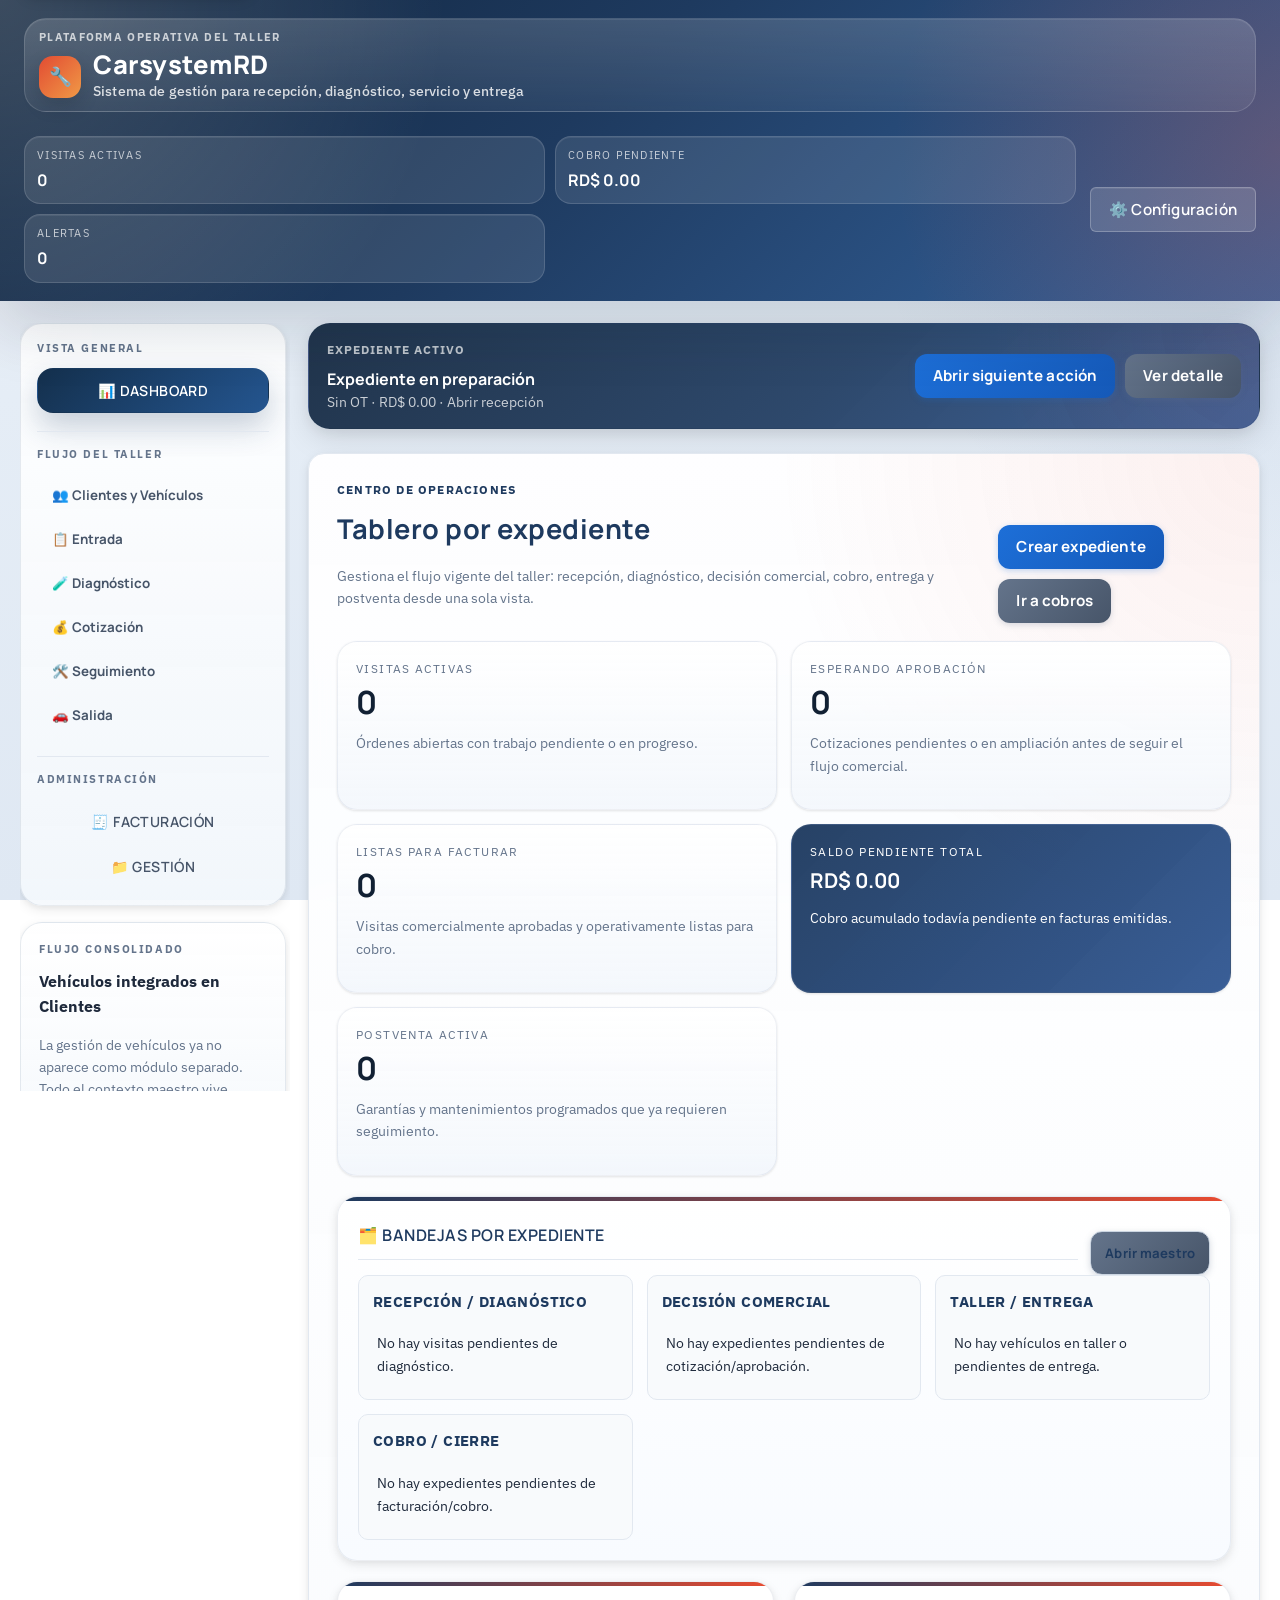
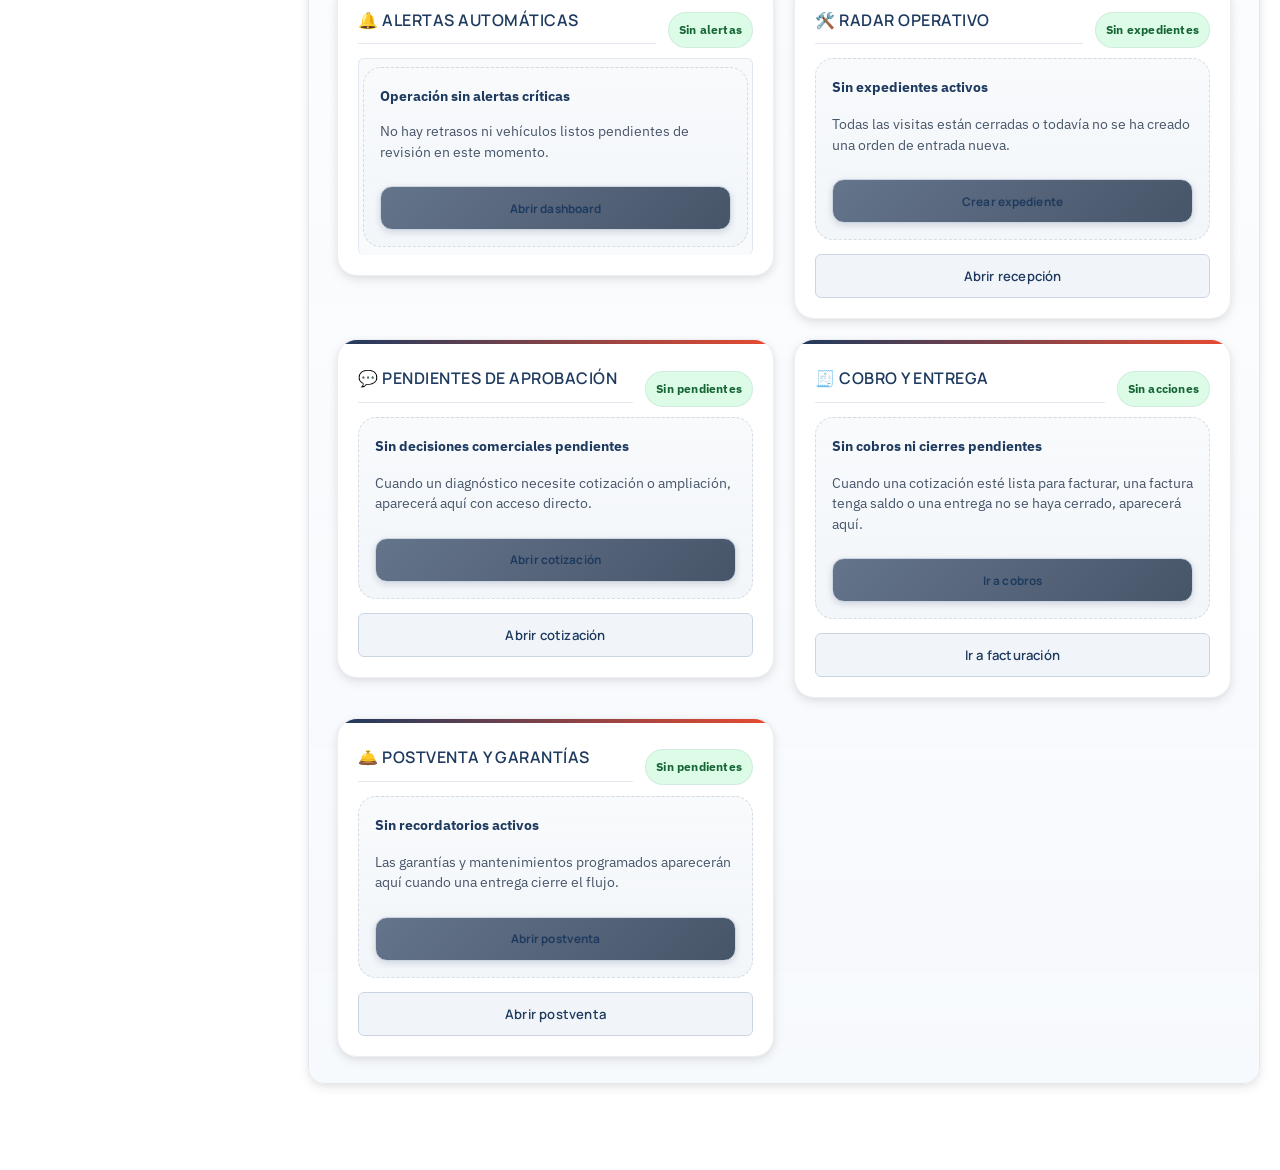
==== commit 7f8cb5ff: "Mejora flujo de cotizacion directa y mano de obra" ====
--- a/index.html
+++ b/index.html
@@ -354,7 +354,7 @@
             </ul>
           </div>
 
-          <div class="dashboard-card">
+          <div class="dashboard-card hidden" aria-hidden="true">
             <h3>📈 Avance Global de Módulos</h3>
             <div id="dashboardModuleSummary" class="dashboard-module-summary">
               <div class="dashboard-progress-track">
--- a/assets/css/styles.css
+++ b/assets/css/styles.css
@@ -1680,6 +1680,115 @@
   background: #f8fafc;
 }
 
+.quote-labor-mode-card {
+  display: flex;
+  align-items: flex-start;
+  justify-content: space-between;
+  gap: 16px;
+  padding: 14px 16px;
+  margin-bottom: 16px;
+  border: 1px solid var(--gray-200);
+  border-radius: var(--radius-lg);
+  background: linear-gradient(180deg, #fff7ed 0%, #fffbeb 100%);
+}
+
+.quote-labor-mode-card h3 {
+  margin: 0 0 6px;
+}
+
+.quote-labor-mode-group {
+  margin: 0;
+  justify-content: flex-end;
+}
+
+.quote-items-toolbar {
+  display: flex;
+  align-items: end;
+  justify-content: space-between;
+  gap: 14px;
+  margin-bottom: 14px;
+  flex-wrap: wrap;
+}
+
+.quote-items-toolbar-field {
+  flex: 1 1 320px;
+}
+
+.quote-items-box {
+  border: 1px solid var(--gray-200);
+  border-radius: var(--radius-lg);
+  background: linear-gradient(180deg, #ffffff 0%, #f8fafc 100%);
+  box-shadow: var(--shadow-sm);
+  overflow: auto;
+  max-height: 360px;
+}
+
+.quote-items-table {
+  width: 100%;
+  border-collapse: collapse;
+  min-width: 780px;
+}
+
+.quote-items-table thead th {
+  position: sticky;
+  top: 0;
+  z-index: 1;
+  background: #e2e8f0;
+  color: #0f172a;
+  text-align: left;
+  font-size: 0.78rem;
+  letter-spacing: 0.08em;
+  text-transform: uppercase;
+  padding: 12px 14px;
+  border-bottom: 1px solid var(--gray-200);
+}
+
+.quote-items-table tbody td {
+  padding: 10px 12px;
+  border-bottom: 1px solid #e2e8f0;
+  vertical-align: middle;
+}
+
+.quote-items-table tbody tr:last-child td {
+  border-bottom: 0;
+}
+
+.quote-item-row td:nth-child(2) {
+  min-width: 240px;
+}
+
+.quote-item-row select,
+.quote-item-row input {
+  margin: 0;
+  min-height: 42px;
+}
+
+.quote-item-row select {
+  min-width: 128px;
+}
+
+.quote-item-row input[type="number"] {
+  min-width: 96px;
+}
+
+.quote-item-row.is-labor td {
+  background: rgba(251, 191, 36, 0.08);
+}
+
+.quote-item-row.is-labor input[disabled] {
+  background: #f8fafc;
+  color: var(--gray-500);
+}
+
+.quote-item-actions-cell {
+  width: 1%;
+  white-space: nowrap;
+}
+
+.quote-item-delete-btn {
+  margin: 0;
+}
+
 .seguimiento-timeline-block {
   position: relative;
 }
@@ -6010,6 +6119,21 @@
   .skip-link:focus {
     top: 10px;
     left: 10px;
+  }
+  .quote-labor-mode-card {
+    flex-direction: column;
+  }
+  .quote-labor-mode-group {
+    justify-content: flex-start;
+  }
+  .quote-items-toolbar {
+    align-items: stretch;
+  }
+  .quote-items-toolbar-field {
+    flex-basis: 100%;
+  }
+  .quote-items-box {
+    max-height: 420px;
   }
   .quote-delivery-header {
     flex-direction: column;
